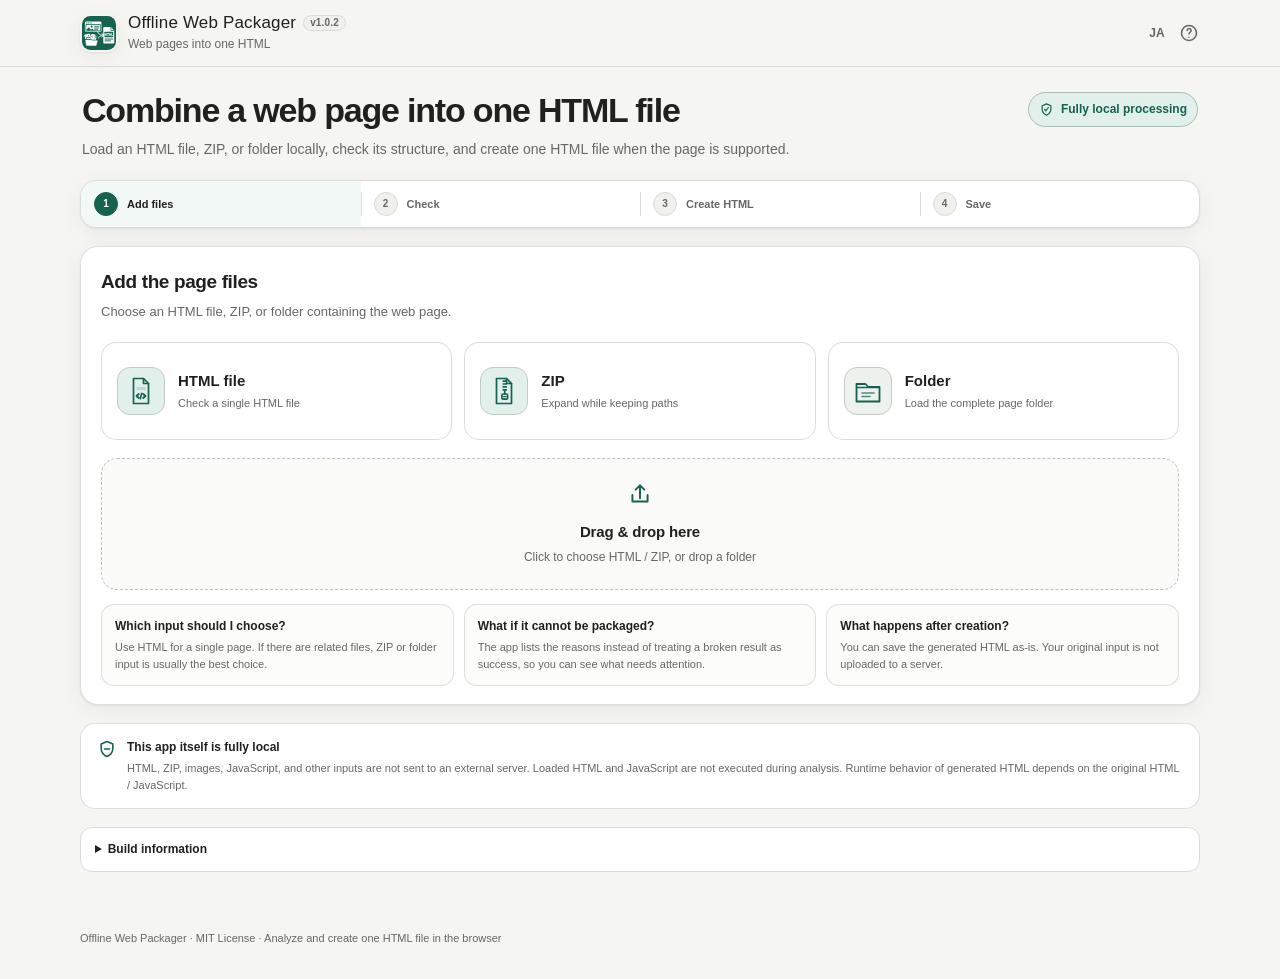
==== offline-web-packager.html @ 0f4d9cc2 "fix: standardize bilingual header and synchronize release artifact" ====
<!doctype html>
<html lang="ja">
<head>
  <meta charset="utf-8">
  <meta name="viewport" content="width=device-width,initial-scale=1,viewport-fit=cover">
  <meta name="color-scheme" content="light">
  <meta name="theme-color" content="#f5f5f2">
  <meta http-equiv="Content-Security-Policy" content="default-src 'self' data: blob:; script-src 'self' 'unsafe-inline' blob:; style-src 'self' 'unsafe-inline'; img-src 'self' data: blob:; font-src 'self' data: blob:; media-src 'self' data: blob:; worker-src 'self' blob:; connect-src 'none'; object-src 'none'; frame-src 'none'; base-uri 'none'; form-action 'none'">
  <title>Offline Web Packager</title>
  <link rel="icon" href="[data-uri]">
  <style>
    :root {
      color-scheme: light;
      --bg: #f5f5f2;
      --surface: #fff;
      --surface-muted: #f0f1ed;
      --surface-hover: #e9ebe6;
      --text: #20211f;
      --muted: #666963;
      --line: #dadbd6;
      --line-strong: #bfc1ba;
      --accent: #16624f;
      --accent-hover: #0e503f;
      --accent-soft: #e1f0ea;
      --warn: #8a5a00;
      --warn-soft: #fff4d8;
      --danger: #b3261e;
      --danger-soft: #fdecea;
      --focus: #4d8bc7;
      --shadow-sm: 0 1px 2px rgba(25,28,24,.08),0 6px 24px rgba(25,28,24,.05);
      --shadow-md: 0 20px 44px rgba(25,28,24,.16);
      --radius: 14px;
      --header-height: 66px;
    }
    * { box-sizing: border-box; }
    html { min-height: 100%; background: var(--bg); scroll-behavior: smooth; }
    body {
      margin: 0; min-height: 100vh; background: var(--bg); color: var(--text);
      font-family: -apple-system,BlinkMacSystemFont,"Segoe UI","Noto Sans JP","Yu Gothic UI","Hiragino Kaku Gothic ProN",Meiryo,sans-serif;
      font-size: 15px; line-height: 1.55; -webkit-font-smoothing: antialiased;
    }
    button,input,select { font: inherit; }
    button { color: inherit; }
    button:focus-visible,input:focus-visible,select:focus-visible,summary:focus-visible,[tabindex]:focus-visible {
      outline: 3px solid color-mix(in srgb,var(--focus) 55%,transparent); outline-offset: 2px;
    }
    .sr-only { position:absolute!important; width:1px!important; height:1px!important; padding:0!important; margin:-1px!important; overflow:hidden!important; clip:rect(0,0,0,0)!important; white-space:nowrap!important; border:0!important; }
    .app-header { position: sticky; z-index: 30; top: 0; min-height: var(--header-height); border-bottom: 1px solid color-mix(in srgb,var(--line) 82%,transparent); background: color-mix(in srgb,var(--bg) 92%,transparent); backdrop-filter: blur(16px) saturate(1.2); }
    .header-inner { width:min(1180px,100%); min-height:var(--header-height); margin:0 auto; padding:10px clamp(14px,2.8vw,30px); display:flex; align-items:center; gap:14px; }
    .brand { display:flex; align-items:center; gap:10px; min-width:0; }
    .brand-mark { display:block; width:38px; height:38px; flex:0 0 auto; border-radius:11px; overflow:hidden; box-shadow:var(--shadow-sm); }
    .brand-mark img { width:100%; height:100%; display:block; }
    .brand-copy { min-width:0; }
    .brand-name { margin:0; font-size:17px; line-height:1.2; letter-spacing:.01em; white-space:nowrap; overflow:hidden; text-overflow:ellipsis; }
    .version-badge { display:inline-flex; align-items:center; margin-left:7px; padding:1px 6px; border:1px solid var(--line); border-radius:999px; color:var(--muted); background:var(--surface-muted); font-size:10px; font-weight:650; vertical-align:2px; }
    .brand-meta { margin:2px 0 0; color:var(--muted); font-size:12px; white-space:nowrap; overflow:hidden; text-overflow:ellipsis; }
    .header-actions { margin-left:auto; display:flex; align-items:center; gap:12px; }
    .language-button { min-width:0; padding:5px 1px; border:0; background:transparent; color:var(--muted); font-size:12px; font-weight:750; letter-spacing:.02em; cursor:pointer; transition:color .16s ease,opacity .16s ease; }
    .language-button:hover { color:var(--text); }
    .language-button:active { opacity:.65; }
    .icon-button { display:inline-grid; place-items:center; width:38px; height:38px; padding:0; border:1px solid var(--line); border-radius:10px; background:var(--surface); cursor:pointer; transition:border-color .16s ease,background .16s ease,transform .16s ease; }
    .icon-button:hover { border-color:var(--line-strong); background:var(--surface-hover); }
    .icon-button:active { transform:translateY(1px); }
    .icon-button svg { width:18px; height:18px; display:block; }
    .header-icon-button { width:auto; height:auto; padding:5px 1px; border:0; border-radius:0; background:transparent; color:var(--muted); transition:color .16s ease,opacity .16s ease; }
    .header-icon-button:hover { border-color:transparent; background:transparent; color:var(--text); }
    .header-icon-button:active { transform:none; opacity:.65; }
    .header-icon-button svg { width:20px; height:20px; }
    .main { width:min(1180px,100%); margin:0 auto; padding:22px clamp(14px,2.8vw,30px) 58px; }
    .page-intro { display:flex; align-items:flex-start; justify-content:space-between; gap:20px; padding:0 2px 20px; }
    .page-intro h1 { margin:0; font-size:clamp(25px,4vw,34px); line-height:1.25; letter-spacing:-.035em; }
    .page-intro p { margin:7px 0 0; max-width:760px; color:var(--muted); font-size:14px; }
    .local-badge { display:inline-flex; align-items:center; gap:7px; flex:0 0 auto; margin-top:3px; padding:7px 10px; border:1px solid color-mix(in srgb,var(--accent) 24%,var(--line)); border-radius:999px; color:var(--accent); background:var(--accent-soft); font-size:12px; font-weight:700; white-space:nowrap; }
    .local-badge svg { width:15px; height:15px; }

    .workflow { margin:0 0 18px; border:1px solid var(--line); border-radius:16px; background:var(--surface); box-shadow:var(--shadow-sm); overflow:hidden; }
    .workflow-list { display:grid; grid-template-columns:repeat(4,minmax(0,1fr)); margin:0; padding:0; list-style:none; }
    .workflow-step { position:relative; display:flex; align-items:center; gap:9px; min-width:0; padding:11px 13px; color:var(--muted); font-size:11px; font-weight:720; }
    .workflow-step + .workflow-step::before { content:""; position:absolute; left:0; top:24%; bottom:24%; width:1px; background:var(--line); }
    .workflow-number { display:grid; place-items:center; width:24px; height:24px; flex:0 0 auto; border:1px solid var(--line); border-radius:50%; background:var(--surface-muted); color:var(--muted); font-size:10px; font-weight:850; }
    .workflow-label { overflow:hidden; text-overflow:ellipsis; white-space:nowrap; }
    .workflow-step[data-state="current"] { color:var(--text); background:color-mix(in srgb,var(--accent-soft) 48%,#fff); }
    .workflow-step[data-state="current"] .workflow-number { border-color:var(--accent); background:var(--accent); color:#fff; }
    .workflow-step[data-state="done"] { color:var(--accent); }
    .workflow-step[data-state="done"] .workflow-number { border-color:var(--accent); background:var(--accent-soft); color:var(--accent); }
    .panel { margin:0 0 18px; border:1px solid color-mix(in srgb,var(--line) 84%,transparent); border-radius:18px; background:var(--surface); box-shadow:var(--shadow-sm); overflow:hidden; }
    .panel-head { display:flex; justify-content:space-between; align-items:flex-start; gap:16px; padding:20px 20px 4px; }
    .panel-head h2 { margin:0; font-size:19px; letter-spacing:-.02em; }
    .panel-head p { margin:5px 0 0; color:var(--muted); font-size:13px; }
    .input-grid { display:grid; grid-template-columns:repeat(3,minmax(0,1fr)); gap:12px; padding:16px 20px; }
    .input-button { min-height:98px; display:flex; align-items:center; gap:13px; width:100%; padding:15px; border:1px solid color-mix(in srgb,var(--line) 88%,transparent); border-radius:15px; background:var(--surface); box-shadow:0 1px 0 rgba(255,255,255,.9) inset; text-align:left; cursor:pointer; transition:border-color .15s ease,background .15s ease,transform .15s ease,box-shadow .15s ease; }
    .input-button:hover { border-color:color-mix(in srgb,var(--accent) 48%,var(--line)); background:var(--accent-soft); box-shadow:0 6px 16px rgba(22,98,79,.08); }
    .input-button:active { transform:translateY(1px); }
    .input-icon { display:grid; place-items:center; width:48px; height:48px; flex:0 0 auto; border:1px solid color-mix(in srgb,var(--accent) 13%,var(--line)); border-radius:13px; background:color-mix(in srgb,var(--accent-soft) 72%,#fff); color:var(--accent); }
    .input-icon svg { width:32px; height:32px; }
    .input-button[data-kind="html"] .input-icon { background:var(--accent-soft); }
    .input-button[data-kind="zip"] .input-icon { background:var(--accent-soft); }
    .input-button[data-kind="folder"] .input-icon { background:#edf2ef; }
    .input-label { display:block; font-weight:780; }
    .input-note { display:block; margin-top:3px; color:var(--muted); font-size:11px; font-weight:500; }
    .dropzone { margin:2px 20px 14px; min-height:132px; display:grid; place-items:center; padding:22px; border:1.5px dashed var(--line-strong); border-radius:16px; background:#fafaf8; text-align:center; cursor:pointer; transition:border-color .15s ease,background .15s ease,box-shadow .15s ease,transform .15s ease; }
    .dropzone:hover,.dropzone:focus-visible,.dropzone[data-active="true"] { border-color:var(--accent); background:var(--accent-soft); box-shadow:inset 0 0 0 1px var(--accent), 0 8px 22px rgba(22,98,79,.07); }
    .dropzone:active { transform:translateY(1px); }
    .dropzone[aria-disabled="true"] { cursor:not-allowed; opacity:.58; transform:none; }
    .dropzone svg { width:26px; height:26px; color:var(--accent); }
    .dropzone strong { display:block; margin-top:7px; font-size:15px; letter-spacing:-.01em; }
    .dropzone span { display:block; margin-top:4px; color:var(--muted); font-size:12px; }
    .quick-guide { display:grid; grid-template-columns:repeat(3,minmax(0,1fr)); gap:10px; padding:0 20px 18px; }
    .quick-guide-item { min-width:0; padding:12px 13px; border:1px solid color-mix(in srgb,var(--line) 84%,transparent); border-radius:13px; background:#fcfcfb; }
    .quick-guide-item strong { display:block; font-size:12px; }
    .quick-guide-item p { margin:4px 0 0; color:var(--muted); font-size:11px; line-height:1.55; }
    .busy-row { display:none; align-items:center; gap:10px; margin:0 20px 20px; padding:12px 14px; border-radius:12px; background:var(--surface-muted); color:var(--muted); font-size:13px; }
    .busy-row[data-visible="true"] { display:flex; }
    .busy-copy { min-width:0; flex:1 1 auto; }
    .busy-copy strong { display:block; color:var(--text); font-size:12px; }
    .busy-progress-line { display:flex; align-items:center; gap:8px; margin-top:5px; }
    .busy-progress { width:min(300px,40vw); height:7px; accent-color:var(--accent); }
    .busy-progress-text { min-width:42px; color:var(--muted); font-size:10px; font-variant-numeric:tabular-nums; }
    .busy-cancel { min-height:36px; flex:0 0 auto; padding:6px 10px; }
    .spinner { width:17px; height:17px; flex:0 0 auto; border:2px solid var(--line-strong); border-top-color:var(--accent); border-radius:50%; animation:spin .8s linear infinite; }
    @keyframes spin { to { transform:rotate(360deg); } }
    .result-panel[hidden] { display:none; }
    .result-status { display:flex; align-items:flex-start; gap:12px; padding:20px 20px 18px; border-bottom:1px solid var(--line); background:#f8fcfa; }
    .result-status-icon { display:grid; place-items:center; width:38px; height:38px; flex:0 0 auto; border-radius:50%; background:var(--accent-soft); color:var(--accent); }
    .result-status-icon svg { width:21px; height:21px; }
    .result-status h2 { margin:0; font-size:18px; }
    .result-status p { margin:3px 0 0; color:var(--muted); font-size:12px; }
    .result-status[data-status="review"] { background:var(--warn-soft); }
    .result-status[data-status="review"] .result-status-icon { background:var(--warn-soft); color:var(--warn); }
    .result-status[data-status="blocked"] { background:var(--danger-soft); }
    .result-status[data-status="blocked"] .result-status-icon { background:var(--danger-soft); color:var(--danger); }
    .result-status[data-status="analyzing"] .result-status-icon { background:var(--surface-muted); color:var(--muted); }
    .analysis-section { border-top:1px solid var(--line); padding:16px 20px; }
    .analysis-head { display:flex; align-items:flex-start; justify-content:space-between; gap:12px; margin-bottom:11px; }
    .analysis-head h3 { margin:0; font-size:14px; }
    .analysis-head p { margin:3px 0 0; color:var(--muted); font-size:11px; }
    .analysis-counts { display:flex; flex-wrap:wrap; gap:6px; }
    .analysis-count { display:inline-flex; align-items:center; gap:5px; min-height:26px; padding:3px 8px; border:1px solid var(--line); border-radius:999px; background:var(--surface-muted); color:var(--muted); font-size:10px; font-weight:750; white-space:nowrap; }
    .analysis-count[data-kind="block"] { border-color:color-mix(in srgb,var(--danger) 22%,var(--line)); background:var(--danger-soft); color:var(--danger); }
    .analysis-count[data-kind="warning"] { border-color:color-mix(in srgb,var(--warn) 24%,var(--line)); background:var(--warn-soft); color:var(--warn); }
    .finding-list { display:grid; gap:8px; margin:0; padding:0; list-style:none; }
    .finding-item { display:grid; grid-template-columns:auto minmax(0,1fr); gap:10px; align-items:flex-start; padding:11px 12px; border:1px solid var(--line); border-radius:11px; background:#fcfcfb; }
    .finding-item[data-severity="block"] { border-color:color-mix(in srgb,var(--danger) 22%,var(--line)); background:color-mix(in srgb,var(--danger-soft) 55%,#fff); }
    .finding-item[data-severity="warning"] { border-color:color-mix(in srgb,var(--warn) 20%,var(--line)); background:color-mix(in srgb,var(--warn-soft) 52%,#fff); }
    .finding-icon { width:22px; height:22px; display:grid; place-items:center; margin-top:1px; border-radius:50%; background:var(--surface-muted); color:var(--accent); }
    .finding-item[data-severity="block"] .finding-icon { background:var(--danger-soft); color:var(--danger); }
    .finding-item[data-severity="warning"] .finding-icon { background:var(--warn-soft); color:var(--warn); }
    .finding-icon svg { width:14px; height:14px; }
    .finding-copy { min-width:0; }
    .finding-copy strong { display:block; font-size:12px; }
    .finding-copy p { margin:3px 0 0; color:var(--muted); font-size:11px; overflow-wrap:anywhere; }
    .finding-detail { margin-top:6px; }
    .finding-detail summary { width:max-content; max-width:100%; color:var(--muted); font-size:10px; cursor:pointer; }
    .finding-detail code { display:block; margin-top:6px; padding:7px 8px; border-radius:8px; background:rgba(255,255,255,.72); color:var(--muted); font-size:10px; white-space:pre-wrap; overflow-wrap:anywhere; }
    .analysis-ok { display:flex; align-items:flex-start; gap:9px; padding:11px 12px; border:1px solid color-mix(in srgb,var(--accent) 20%,var(--line)); border-radius:11px; background:var(--accent-soft); color:var(--accent); }
    .analysis-ok svg { width:18px; height:18px; flex:0 0 auto; margin-top:1px; }
    .analysis-ok p { margin:0; font-size:11px; font-weight:650; }
    .button:disabled { cursor:not-allowed; opacity:.48; transform:none; }
    .button:disabled:hover { border-color:var(--line); background:var(--surface); }
    .button.primary:disabled:hover { border-color:var(--accent); background:var(--accent); }
    .summary-grid { display:grid; grid-template-columns:repeat(4,minmax(0,1fr)); gap:9px; padding:16px 20px 0; }
    .summary-item { position:relative; min-width:0; padding:13px 13px 12px; border:1px solid color-mix(in srgb,var(--line) 88%,transparent); border-radius:14px; background:#f7f8f4; overflow:hidden; }
    .summary-item::before { content:""; position:absolute; left:0; top:0; width:100%; height:3px; background:var(--accent); opacity:.22; }
    .summary-label { display:block; color:var(--muted); font-size:10px; font-weight:700; }
    .summary-value { display:block; margin-top:2px; font-size:17px; font-weight:800; overflow-wrap:anywhere; }
    .entry-row { display:grid; grid-template-columns:minmax(0,1fr) auto; gap:12px; align-items:end; padding:16px 20px; }
    .field { display:grid; gap:6px; min-width:0; }
    .field label { font-size:11px; font-weight:750; color:var(--muted); }
    select { width:100%; min-height:42px; padding:8px 38px 8px 11px; border:1px solid var(--line); border-radius:10px; background:var(--surface); color:var(--text); }
    .entry-note { margin:0; max-width:310px; color:var(--muted); font-size:11px; text-align:right; }
    .report-actions { display:flex; flex-wrap:wrap; align-items:end; gap:12px; margin-top:18px; }
    .report-actions .field { flex:1 1 240px; min-width:0; }
    .report-actions input { width:100%; min-height:44px; padding:10px 12px; border:1px solid var(--line); border-radius:10px; font:inherit; color:var(--text); background:var(--surface); }
    .report-note { margin:8px 0 0; color:var(--muted); font-size:12px; line-height:1.7; }
    .file-section { border-top:1px solid var(--line); }
    .file-head { display:flex; justify-content:space-between; align-items:center; gap:12px; padding:13px 20px; }
    .file-head h3 { margin:0; font-size:14px; }
    .file-head span { color:var(--muted); font-size:11px; }
    .file-list { margin:0; padding:0 20px 16px; list-style:none; display:grid; gap:6px; max-height:370px; overflow:auto; overscroll-behavior:contain; }
    .file-item { display:grid; grid-template-columns:minmax(0,1fr) auto auto; gap:10px; align-items:center; min-height:44px; padding:8px 10px; border:1px solid color-mix(in srgb,var(--line) 88%,transparent); border-radius:12px; background:#fcfcfb; }
    .file-path { min-width:0; font-size:12px; font-weight:650; overflow-wrap:anywhere; }
    .file-type { padding:2px 7px; border-radius:999px; background:var(--surface-muted); color:var(--muted); font-size:10px; font-weight:750; text-transform:uppercase; }
    .file-size { min-width:62px; color:var(--muted); font-size:11px; text-align:right; white-space:nowrap; }
    .result-actions { display:flex; flex-wrap:wrap; justify-content:space-between; align-items:center; gap:10px; padding:0 20px 18px; }
    .result-actions .button-row { margin-left:auto; }
    .output-verification { display:grid; grid-template-columns:auto minmax(0,1fr); gap:10px; align-items:start; margin:16px 20px; padding:12px 14px; border:1px solid color-mix(in srgb,var(--accent) 20%,var(--line)); border-radius:12px; background:var(--accent-soft); color:var(--accent); }
    .output-verification[data-status="review"] { border-color:color-mix(in srgb,var(--warn) 24%,var(--line)); background:var(--warn-soft); color:var(--warn); }
    .output-verification > svg { width:22px; height:22px; flex:0 0 auto; margin-top:1px; }
    .output-verification strong { display:block; color:var(--text); font-size:12px; }
    .output-verification p { margin:3px 0 0; color:var(--muted); font-size:11px; }
    .output-note { flex:1 1 430px; min-width:0; margin:0; color:var(--muted); font-size:11px; line-height:1.65; }
    .button-row { display:flex; flex-wrap:wrap; gap:8px; }
    .button { min-height:42px; padding:8px 14px; border:1px solid var(--line); border-radius:11px; background:var(--surface); font-weight:750; cursor:pointer; transition:border-color .15s ease,background .15s ease,transform .15s ease,box-shadow .15s ease; }
    .button:hover { border-color:var(--line-strong); background:var(--surface-hover); box-shadow:0 5px 14px rgba(25,28,24,.08); }
    .button:active { transform:translateY(1px); }
    .button.primary { border-color:var(--accent); color:#fff; background:var(--accent); }
    .button.primary:hover { border-color:var(--accent-hover); background:var(--accent-hover); }
    .button.danger { color:var(--danger); }
    .foundation-note { margin:0; color:var(--muted); font-size:11px; }
    .error-panel { display:none; margin:0 0 18px; padding:14px 16px; border:1px solid color-mix(in srgb,var(--danger) 25%,var(--line)); border-radius:13px; background:var(--danger-soft); }
    .error-panel[data-visible="true"] { display:block; }
    .error-panel strong { display:block; color:var(--danger); }
    .error-panel p { margin:4px 0 0; font-size:12px; }
    .error-detail { margin-top:8px; }
    .error-detail summary { color:var(--muted); font-size:11px; cursor:pointer; }
    .error-detail code { display:block; margin-top:7px; padding:8px; border-radius:8px; background:rgba(255,255,255,.68); color:var(--muted); font-size:10px; white-space:pre-wrap; overflow-wrap:anywhere; }
    .privacy-strip { display:grid; grid-template-columns:auto minmax(0,1fr); gap:10px; align-items:start; margin-top:18px; padding:14px 16px; border:1px solid color-mix(in srgb,var(--line) 88%,transparent); border-radius:15px; background:var(--surface); }
    .privacy-strip svg { width:20px; height:20px; margin-top:1px; color:var(--accent); }
    .privacy-strip strong { display:block; font-size:12px; }
    .privacy-strip p { margin:3px 0 0; color:var(--muted); font-size:11px; }
    details.build-info { margin-top:18px; border:1px solid var(--line); border-radius:12px; background:var(--surface); overflow:hidden; }
    details.build-info > summary { padding:12px 14px; cursor:pointer; font-size:12px; font-weight:720; }
    .build-grid { display:grid; grid-template-columns:repeat(3,1fr); gap:8px; padding:0 14px 14px; }
    .build-item { padding:9px; border-radius:9px; background:var(--surface-muted); }
    .build-item span { display:block; color:var(--muted); font-size:9px; }
    .build-item strong { display:block; margin-top:2px; overflow-wrap:anywhere; font-size:11px; }
    footer { width:min(1180px,100%); margin:0 auto; padding:0 clamp(14px,2.8vw,30px) 32px; color:var(--muted); font-size:11px; }
    dialog { width:min(610px,calc(100vw - 30px)); max-height:min(760px,calc(100dvh - 30px)); padding:0; border:1px solid var(--line); border-radius:16px; background:var(--surface); box-shadow:var(--shadow-md); overflow:hidden; }
    dialog[open] { display:flex; flex-direction:column; }
    dialog::backdrop { background:rgba(0,0,0,.34); backdrop-filter:blur(2px); }
    .dialog-header { position:sticky; top:0; z-index:1; display:flex; align-items:center; justify-content:space-between; gap:12px; padding:15px 17px; border-bottom:1px solid var(--line); background:var(--surface); }
    .dialog-header h2 { margin:0; font-size:17px; }
    .dialog-close { display:grid; place-items:center; width:36px; height:36px; border:1px solid var(--line); border-radius:9px; background:var(--surface); cursor:pointer; }
    .dialog-close svg { width:17px; height:17px; }
    .dialog-body { min-height:0; padding:16px 18px 22px; overflow:auto; overscroll-behavior:contain; }
    .dialog-body h3 { margin:18px 0 7px; font-size:13px; }
    .dialog-body h3:first-child { margin-top:0; }
    .dialog-body p,.dialog-body li { color:var(--muted); font-size:12px; }
    .dialog-body ol,.dialog-body ul { padding-left:20px; }
    .dialog-note { padding:11px 12px; border-radius:10px; background:var(--surface-muted); }
    .app-confirm-dialog { width:min(480px,calc(100vw - 30px)); }
    .app-confirm-body { padding:14px 18px 18px; }
    .app-confirm-message { margin:0; color:var(--muted); font-size:13px; }
    .app-confirm-actions { display:grid; grid-template-columns:1fr 1fr; gap:8px; margin-top:16px; }
    .app-confirm-button { min-height:42px; border:1px solid var(--line); border-radius:10px; background:var(--surface); font-weight:750; cursor:pointer; }
    .app-confirm-button.primary { border-color:var(--accent); color:#fff; background:var(--accent); }
    .app-confirm-button.danger { border-color:var(--danger); color:#fff; background:var(--danger); }
    .app-toast { position:fixed; right:18px; bottom:calc(18px + env(safe-area-inset-bottom)); z-index:60; display:flex; align-items:center; gap:12px; max-width:min(430px,calc(100vw - 36px)); padding:10px 13px; border:1px solid var(--line); border-radius:12px; background:var(--surface); box-shadow:var(--shadow-md); opacity:0; pointer-events:none; transform:translateY(8px); transition:opacity .16s ease,transform .16s ease; }
    .app-toast[data-visible="true"] { opacity:1; pointer-events:auto; transform:translateY(0); }
    .app-toast-message { font-size:12px; }

    .mobile-action-bar { display:none; }
    @media (max-width:760px) {
      .main { padding-top:18px; padding-bottom:42px; }
      .page-intro { display:block; }
      .local-badge { margin-top:12px; }
      .input-grid { grid-template-columns:1fr; }
      .input-button { min-height:72px; }
      .quick-guide { grid-template-columns:1fr; }
      .summary-grid { grid-template-columns:1fr 1fr; }
      .entry-row { grid-template-columns:1fr; align-items:start; }
      .entry-note { max-width:none; text-align:left; }
      .file-item { grid-template-columns:minmax(0,1fr) auto; }
      .file-size { grid-column:2; }
      .file-type { display:none; }
      .build-grid { grid-template-columns:1fr; }
      body[data-mobile-action="true"] .main { padding-bottom:calc(122px + env(safe-area-inset-bottom)); }
      body[data-mobile-action="true"] footer { padding-bottom:calc(104px + env(safe-area-inset-bottom)); }
      .mobile-action-bar:not([hidden]) { position:fixed; left:10px; right:10px; bottom:calc(10px + env(safe-area-inset-bottom)); z-index:45; display:flex; align-items:center; gap:12px; padding:10px; border:1px solid color-mix(in srgb,var(--line) 86%,transparent); border-radius:14px; background:color-mix(in srgb,var(--surface) 96%,transparent); box-shadow:var(--shadow-md); backdrop-filter:blur(14px) saturate(1.1); }
      .mobile-action-copy { min-width:0; flex:1 1 auto; }
      .mobile-action-copy strong { display:block; overflow:hidden; text-overflow:ellipsis; white-space:nowrap; font-size:12px; }
      .mobile-action-copy span { display:block; margin-top:1px; overflow:hidden; text-overflow:ellipsis; white-space:nowrap; color:var(--muted); font-size:10px; }
      .mobile-action-bar .button { flex:0 0 auto; min-height:46px; max-width:52%; }
    }
    @media (max-width:520px) {
      :root { --header-height:58px; }
      .header-inner { padding-block:8px; }
      .brand-mark { width:34px; height:34px; border-radius:10px; }
      .brand-name { font-size:15px; }
      .brand-meta { display:none; }
      .header-actions { gap:11px; }
      .language-button { padding-block:6px; }
      .header-icon-button { padding-block:6px; }
      .workflow-list { grid-template-columns:1fr 1fr; }
      .workflow-step { padding:9px 11px; }
      .workflow-step:nth-child(3)::before { display:none; }
      .input-icon { width:46px; height:46px; }
      .input-icon svg { width:30px; height:30px; }
      .panel-head,.input-grid,.result-status,.entry-row,.file-head,.result-actions,.analysis-section,.quick-guide { padding-left:14px; padding-right:14px; }
      .dropzone,.output-verification { margin-left:14px; margin-right:14px; }
      .busy-row { margin-left:14px; margin-right:14px; align-items:flex-start; flex-wrap:wrap; }
      .busy-copy { flex-basis:calc(100% - 40px); }
      .busy-progress { width:100%; }
      .busy-cancel { width:100%; min-height:44px; }
      .summary-grid { padding-left:14px; padding-right:14px; }
      .file-list { padding-left:14px; padding-right:14px; }
      .result-actions { align-items:stretch; }
      .result-actions .button-row { width:100%; }
      .result-actions .button { flex:1 1 auto; min-height:46px; }
      dialog { width:100%; max-width:none; max-height:calc(100dvh - 12px - env(safe-area-inset-top)); margin:auto 0 0; border-width:1px 0 0; border-radius:20px 20px 0 0; }
      .dialog-body { padding-bottom:calc(24px + env(safe-area-inset-bottom)); }
      .app-confirm-actions { grid-template-columns:1fr; }
      .app-confirm-button { min-height:48px; }
    }
    @media (prefers-reduced-motion:reduce) { *,*::before,*::after { scroll-behavior:auto!important; transition-duration:.01ms!important; animation-duration:.01ms!important; } }
  </style>
</head>
<body>
  <header class="app-header">
    <div class="header-inner">
      <div class="brand">
        <div class="brand-mark" aria-hidden="true"><img id="appBrandIcon" src="[data-uri]" alt=""></div>
        <div class="brand-copy">
          <p class="brand-name"><span id="brandName">Offline Web Packager</span><span class="version-badge" id="versionBadge">v1.0.2</span></p>
          <p class="brand-meta" data-i18n="brandMeta">Webページを1つのHTMLへ</p>
        </div>
      </div>
      <div class="header-actions">
        <button class="language-button" id="languageButton" type="button" aria-label="英語に切り替え" title="英語に切り替え">EN</button>
        <button class="icon-button header-icon-button" id="helpButton" type="button" data-i18n-title="helpTitle" data-i18n-aria-label="helpTitle" title="使い方と注意事項" aria-label="使い方と注意事項">
          <svg viewBox="0 0 24 24" fill="none" stroke="currentColor" stroke-width="1.9" stroke-linecap="round" stroke-linejoin="round" aria-hidden="true"><circle cx="12" cy="12" r="9"/><path d="M9.8 9a2.35 2.35 0 1 1 3.72 1.9c-.92.67-1.52 1.12-1.52 2.1"/><path d="M12 17h.01"/></svg>
        </button>
      </div>
    </div>
  </header>

  <main class="main">
    <section class="page-intro" aria-labelledby="heroTitle">
      <div>
        <h1 id="heroTitle" data-i18n="introTitle">Webページを1つのHTMLにまとめる</h1>
        <p data-i18n="lead">HTML、ZIP、フォルダを端末内で読み込み、構成を確認して、対応範囲なら1つのHTMLを作成します。</p>
      </div>
      <div class="local-badge">
        <svg viewBox="0 0 24 24" fill="none" stroke="currentColor" stroke-width="1.9" stroke-linecap="round" stroke-linejoin="round" aria-hidden="true"><path d="M12 3 5 6v5c0 4.6 2.8 8 7 10 4.2-2 7-5.4 7-10V6z"/><path d="m9 12 2 2 4-5"/></svg>
        <span data-i18n="localBadge">完全ローカル処理</span>
      </div>
    </section>

    <nav class="workflow" id="workflow" data-i18n-aria-label="workflowLabel" aria-label="作業の流れ">
      <ol class="workflow-list">
        <li class="workflow-step" id="workflowStep1" data-state="current"><span class="workflow-number">1</span><span class="workflow-label" data-i18n="stepAdd">ファイルを追加</span></li>
        <li class="workflow-step" id="workflowStep2" data-state="upcoming"><span class="workflow-number">2</span><span class="workflow-label" data-i18n="stepCheck">確認</span></li>
        <li class="workflow-step" id="workflowStep3" data-state="upcoming"><span class="workflow-number">3</span><span class="workflow-label" data-i18n="stepCreate">HTMLを作成</span></li>
        <li class="workflow-step" id="workflowStep4" data-state="upcoming"><span class="workflow-number">4</span><span class="workflow-label" data-i18n="stepSave">保存</span></li>
      </ol>
    </nav>

    <section class="panel" id="inputPanel" aria-labelledby="inputTitle">
      <div class="panel-head">
        <div><h2 id="inputTitle" data-i18n="inputTitle">ページ一式を追加</h2><p data-i18n="inputBody">手元のHTML、ZIP、またはWebページのフォルダを選んでください。</p></div>
      </div>
      <div class="input-grid">
        <button class="input-button" id="chooseHtmlButton" data-kind="html" type="button">
          <span class="input-icon" aria-hidden="true"><svg viewBox="0 0 32 32" fill="none" stroke="currentColor" stroke-linecap="round" stroke-linejoin="round"><path d="M8.5 3.5h10l5 5v20h-15z" stroke-width="1.7"/><path d="M18.5 3.5v5h5" stroke-width="1.7"/><rect x="11.5" y="12" width="9.5" height="3" rx="1.2" fill="currentColor" stroke="none" opacity=".16"/><path d="m13.8 19-2.3 2 2.3 2m4.4-4 2.3 2-2.3 2" stroke-width="1.9"/><path d="m16.7 18.2-1.4 5.6" stroke-width="1.6"/></svg></span>
          <span><span class="input-label" data-i18n="htmlButton">HTMLファイル</span><span class="input-note" data-i18n="htmlNote">1つのHTMLを確認</span></span>
        </button>
        <button class="input-button" id="chooseZipButton" data-kind="zip" type="button">
          <span class="input-icon" aria-hidden="true"><svg viewBox="0 0 32 32" fill="none" stroke="currentColor" stroke-linecap="round" stroke-linejoin="round"><path d="M8.5 3.5h10l5 5v20h-15z" stroke-width="1.7"/><path d="M18.5 3.5v5h5" stroke-width="1.7"/><path d="M15.2 6.1h3.1M15.2 9h3.1M15.2 11.9h3.1M15.2 14.8h3.1" stroke-width="1.7"/><path d="M16.75 14.9v4.2" stroke-width="1.7"/><rect x="13.9" y="19" width="5.7" height="5.2" rx="1.3" stroke-width="1.7"/><path d="M15.4 21.6h2.7" stroke-width="1.4"/></svg></span>
          <span><span class="input-label" data-i18n="zipButton">ZIP</span><span class="input-note" data-i18n="zipNote">フォルダ構成を保って展開</span></span>
        </button>
        <button class="input-button" id="chooseFolderButton" data-kind="folder" type="button">
          <span class="input-icon" aria-hidden="true"><svg viewBox="0 0 32 32" fill="none" stroke="currentColor" stroke-linecap="round" stroke-linejoin="round"><path d="M4.5 9h9l2.8 3H27.5v14.5h-23z" stroke-width="1.8"/><path d="M5 12.5h22" stroke-width="1.5"/><path d="M10 18h12M10 21.5h8" stroke-width="1.5" opacity=".72"/></svg></span>
          <span><span class="input-label" data-i18n="folderButton">フォルダ</span><span class="input-note" data-i18n="folderNote">Webページ一式をまとめて読み込み</span></span>
        </button>
      </div>
      <div class="dropzone" id="dropzone" data-active="false" role="button" tabindex="0" data-i18n-aria-label="dropAria" aria-label="HTMLまたはZIPを選択、またはHTML・ZIP・フォルダをドラッグ＆ドロップ">
        <div>
          <svg viewBox="0 0 24 24" fill="none" stroke="currentColor" stroke-width="1.8" stroke-linecap="round" stroke-linejoin="round" aria-hidden="true"><path d="M12 16V4m0 0L8 8m4-4 4 4"/><path d="M5 13v6h14v-6"/></svg>
          <strong data-i18n="dropTitle">ここにドラッグ＆ドロップ</strong>
          <span data-i18n="dropBody">クリックしてHTML / ZIPを選択することもできます</span>
        </div>
      </div>
      <div class="quick-guide" aria-label="Quick guide">
        <div class="quick-guide-item"><strong data-i18n="guideTitle1">まず何を選べばよい？</strong><p data-i18n="guideBody1">ページ1枚だけならHTML、関連ファイルもあるならZIPかフォルダがおすすめです。</p></div>
        <div class="quick-guide-item"><strong data-i18n="guideTitle2">変換できないときは？</strong><p data-i18n="guideBody2">理由を一覧で表示します。成功扱いにせず、何を直せばよいか分かる形にします。</p></div>
        <div class="quick-guide-item"><strong data-i18n="guideTitle3">作成後の扱いは？</strong><p data-i18n="guideBody3">生成したHTMLはそのまま保存できます。元の入力はサーバーへ送信しません。</p></div>
      </div>
      <div class="busy-row" id="busyRow" data-visible="false" role="status" aria-live="polite">
        <span class="spinner" aria-hidden="true"></span>
        <div class="busy-copy"><strong id="busyText" data-i18n="reading">読み込んでいます…</strong><div class="busy-progress-line"><progress class="busy-progress" id="busyProgress" max="100"></progress><span class="busy-progress-text" id="busyProgressText"></span></div></div>
        <button class="button busy-cancel" id="cancelOperationButton" type="button" hidden data-i18n="cancelOperation">キャンセル</button>
      </div>
      <input id="quickInput" class="sr-only" type="file" accept=".html,.htm,.zip,text/html,application/zip">
      <input id="htmlInput" class="sr-only" type="file" accept=".html,.htm,text/html">
      <input id="zipInput" class="sr-only" type="file" accept=".zip,application/zip">
      <input id="folderInput" class="sr-only" type="file" webkitdirectory directory multiple>
    </section>

    <section class="error-panel" id="errorPanel" data-visible="false" role="alert" tabindex="-1">
      <strong id="errorTitle" data-i18n="errorTitle">読み込めませんでした</strong>
      <p id="errorMessage"></p>
      <details class="error-detail" id="errorDetail" hidden><summary data-i18n="technicalDetail">技術的な詳細</summary><code id="errorCode"></code></details>
    </section>

    <section class="panel result-panel" id="resultPanel" hidden aria-labelledby="resultTitle">
      <div class="result-status" id="analysisStatus" data-status="analyzing" aria-live="polite">
        <span class="result-status-icon" id="analysisStatusIcon" aria-hidden="true"></span>
        <div><h2 id="resultTitle" tabindex="-1">解析しています</h2><p id="resultSubtitle">ファイルの参照関係を静的に確認しています。HTMLやJavaScriptは実行しません。</p></div>
      </div>
      <div class="summary-grid">
        <div class="summary-item"><span class="summary-label" data-i18n="sourceType">入力</span><strong class="summary-value" id="sourceTypeValue">—</strong></div>
        <div class="summary-item"><span class="summary-label" data-i18n="fileCount">ファイル</span><strong class="summary-value" id="fileCountValue">0</strong></div>
        <div class="summary-item"><span class="summary-label" data-i18n="htmlCount">HTML</span><strong class="summary-value" id="htmlCountValue">0</strong></div>
        <div class="summary-item"><span class="summary-label" data-i18n="totalSize">合計サイズ</span><strong class="summary-value" id="totalSizeValue">0 B</strong></div>
      </div>
      <div class="entry-row">
        <div class="field"><label for="entryHtmlSelect" data-i18n="entryHtml">開始HTML</label><select id="entryHtmlSelect"></select></div>
        <p class="entry-note" id="entryNote"></p>
      </div>
      <section class="analysis-section" aria-labelledby="analysisTitle">
        <div class="analysis-head">
          <div><h3 id="analysisTitle" data-i18n="analysisTitle">確認結果</h3><p data-i18n="analysisBody">開始HTMLからたどれる参照と、対応外の構成を静的に確認します。</p></div>
          <div class="analysis-counts" id="analysisCounts"></div>
        </div>
        <div id="analysisResults"></div>
        <div class="report-actions">
          <div class="field"><label for="reportFilename" data-i18n="reportFilename">確認レポートのファイル名 (.txt)</label><input id="reportFilename" type="text" maxlength="200" disabled aria-describedby="reportNote" autocomplete="off" spellcheck="false"></div>
          <button class="button" id="saveReportButton" type="button" disabled data-i18n="saveReport">確認レポートを保存</button>
        </div>
        <p class="report-note" id="reportNote" data-i18n="reportNote">変換できない場合も、現在の確認結果をテキストで保存できます。ソース本文は含めません。</p>
      </section>
      <div class="file-section">
        <div class="file-head"><h3 data-i18n="filesTitle">読み込んだファイル</h3><span id="fileListHint"></span></div>
        <ul class="file-list" id="fileList"></ul>
      </div>
      <div class="result-actions">
        <p class="foundation-note" id="versionStageNote" data-i18n="analysisStageNote">確認結果に問題がなければ、次は「1つのHTMLを作成」を押します。</p>
        <div class="button-row"><button class="button danger" id="clearButton" type="button" data-i18n="clear">別のファイルに切り替える</button><button class="button primary" id="createHtmlButton" type="button" disabled data-i18n="createHtml">1つのHTMLを作成</button></div>
      </div>
    </section>

    <section class="panel output-panel" id="outputPanel" hidden aria-labelledby="outputTitle">
      <div class="result-status" data-status="convertible" aria-live="polite">
        <span class="result-status-icon" aria-hidden="true"><svg viewBox="0 0 24 24" fill="none" stroke="currentColor" stroke-width="2" stroke-linecap="round" stroke-linejoin="round"><path d="m5 12 4 4L19 6"/></svg></span>
        <div><h2 id="outputTitle" tabindex="-1" data-i18n="outputTitle">HTMLを作成しました</h2><p data-i18n="outputBody">必要なローカルファイルを1つのHTML内へ取り込みました。</p></div>
      </div>
      <div class="summary-grid">
        <div class="summary-item"><span class="summary-label" data-i18n="outputFile">保存ファイル</span><strong class="summary-value output-filename" id="outputFilename">—</strong></div>
        <div class="summary-item"><span class="summary-label" data-i18n="outputSize">生成サイズ</span><strong class="summary-value" id="outputSize">—</strong></div>
        <div class="summary-item"><span class="summary-label" data-i18n="embeddedFiles">取り込んだファイル</span><strong class="summary-value" id="embeddedFilesValue">0</strong></div>
        <div class="summary-item"><span class="summary-label" data-i18n="outputEntry">開始HTML</span><strong class="summary-value output-filename" id="outputEntryValue">—</strong></div>
      </div>
      <div class="output-verification" id="outputVerification" data-status="verified">
        <svg viewBox="0 0 24 24" fill="none" stroke="currentColor" stroke-width="2" stroke-linecap="round" stroke-linejoin="round" aria-hidden="true"><circle cx="12" cy="12" r="9"/><path d="m8 12 2.5 2.5L16 9"/></svg>
        <div><strong id="outputVerificationTitle" data-i18n="verificationTitle">作成後の確認</strong><p id="outputVerificationBody" data-i18n="verificationVerified">未解決のローカル参照や取り込み漏れは見つかりませんでした。</p></div>
      </div>
      <div class="result-actions">
        <p class="output-note" data-i18n="generatedRuntimeNote">生成したHTMLの実行時動作は、元のHTML / JavaScriptの内容に依存します。このツール自体は入力ファイルを外部送信しませんが、生成HTMLの安全性までは保証しません。</p>
        <div class="button-row"><button class="button" id="releaseOutputButton" type="button" data-i18n="releaseOutput">作成結果を閉じる</button><button class="button primary" id="saveHtmlButton" type="button" data-i18n="saveHtml">HTMLを保存</button></div>
      </div>
    </section>

    <section class="privacy-strip" aria-label="Privacy">
      <svg viewBox="0 0 24 24" fill="none" stroke="currentColor" stroke-width="1.9" stroke-linecap="round" stroke-linejoin="round" aria-hidden="true"><path d="M12 3 5 6v5c0 4.6 2.8 8 7 10 4.2-2 7-5.4 7-10V6z"/><path d="M9 12h6"/></svg>
      <div><strong data-i18n="privacyTitle">このアプリ自身は完全ローカル処理です</strong><p data-i18n="privacyBody">追加したHTML、ZIP、画像、JavaScript等を外部サーバーへ送信しません。読み込んだHTMLやJavaScriptも解析中に実行しません。生成HTMLの実行時動作は、元のHTML / JavaScriptに依存します。</p></div>
    </section>

    <details class="build-info"><summary data-i18n="buildInfo">ビルド情報</summary><div class="build-grid"><div class="build-item"><span data-i18n="appVersion">アプリバージョン</span><strong id="buildVersion">—</strong></div><div class="build-item"><span data-i18n="builtAt">生成日時</span><strong id="builtAt">—</strong></div><div class="build-item"><span data-i18n="runtimeNetwork">アプリの外部通信</span><strong data-i18n="runtimeNetworkValue">なし</strong></div></div></details>
  </main>

  <footer><span id="footerName">Offline Web Packager</span> · MIT License · <span data-i18n="footer">ブラウザ内でページ一式を確認</span></footer>

  <div class="mobile-action-bar" id="mobileActionBar" hidden role="region" data-i18n-aria-label="mobileActionLabel" aria-label="次の操作">
    <div class="mobile-action-copy"><strong id="mobileActionTitle"></strong><span id="mobileActionHint"></span></div>
    <button class="button primary" id="mobilePrimaryAction" type="button"></button>
  </div>

  <div class="sr-only" id="statusAnnouncer" role="status" aria-live="polite" aria-atomic="true"></div>

  <div class="app-toast" id="appToast" role="status" aria-live="polite" aria-atomic="true" data-visible="false"><span class="app-toast-message" id="appToastMessage"></span></div>

  <dialog class="app-confirm-dialog" id="appConfirmDialog" aria-labelledby="appConfirmTitle" aria-describedby="appConfirmMessage">
    <div class="dialog-header"><h2 id="appConfirmTitle">確認</h2><button class="dialog-close" id="appConfirmClose" type="button" data-i18n-aria-label="close" aria-label="閉じる"><svg viewBox="0 0 24 24" fill="none" stroke="currentColor" stroke-width="2" stroke-linecap="round"><path d="M6 6l12 12M18 6 6 18"/></svg></button></div>
    <div class="app-confirm-body"><p class="app-confirm-message" id="appConfirmMessage"></p><div class="app-confirm-actions"><button class="app-confirm-button" id="appConfirmCancel" type="button">キャンセル</button><button class="app-confirm-button primary" id="appConfirmOk" type="button">続ける</button></div></div>
  </dialog>

  <dialog id="helpDialog" aria-labelledby="helpTitle">
    <div class="dialog-header"><h2 id="helpTitle" data-i18n="helpTitle">使い方と注意事項</h2><button class="dialog-close" id="closeHelpButton" type="button" data-i18n-aria-label="close" aria-label="閉じる"><svg viewBox="0 0 24 24" fill="none" stroke="currentColor" stroke-width="2" stroke-linecap="round"><path d="M6 6l12 12M18 6 6 18"/></svg></button></div>
    <div class="dialog-body">
      <h3 data-i18n="helpBasicsTitle">基本操作</h3>
      <ol><li data-i18n="helpStep1">HTML、ZIP、またはフォルダを追加します。ドラッグ＆ドロップも使えます。</li><li data-i18n="helpStep2">ZIPやフォルダでは、フォルダ構成を保ったままファイルを読み込みます。</li><li data-i18n="helpStep3">複数のHTMLがある場合は、自動検出した開始HTMLを確認して必要なら変更します。</li></ol>
      <p data-i18n="helpReport">確認結果の下でファイル名を編集し、「確認レポートを保存」で現在の結果を .txt として保存できます。変換できない場合も利用できます。入力や開始HTMLを変えると以前のレポートは保存できません。レポートは静的解析の記録で、安全性を保証しません。</p>
      <h3 data-i18n="helpSafetyTitle">読み込み時の安全設計</h3>
      <ul><li data-i18n="helpSafety1">読み込んだHTMLやJavaScriptを、このアプリが勝手に実行することはありません。</li><li data-i18n="helpSafety2">ZIP内の「../」や絶対パスなど、フォルダの外側を指すファイル名は拒否します。</li><li data-i18n="helpSafety3">このアプリはマルウェアスキャナーではありません。「安全なHTML」と判定する機能ではありません。</li></ul>
      <h3 data-i18n="helpLimitsTitle">大きな入力</h3>
      <ul><li data-i18n="helpLimit1">1ファイルは50 MBまでです。</li><li data-i18n="helpLimit2">入力全体は100 MB、ファイル数は2,000件までです。</li><li data-i18n="helpLimit3">ZIPは展開前にファイル数・展開後サイズ・極端な圧縮率を確認します。</li></ul>
      <h3 data-i18n="helpBrowserTitle">このブラウザで使える機能</h3>
      <ul><li><span data-i18n="helpBrowserFolder">フォルダ選択</span>: <strong id="folderSupportStatus">—</strong></li><li><span data-i18n="helpBrowserZip">圧縮ZIPの展開</span>: <strong id="zipSupportStatus">—</strong></li><li><span data-i18n="helpBrowserSave">HTMLの保存</span>: <strong id="saveSupportStatus">—</strong></li></ul>
      <h3 data-i18n="helpPrivacyTitle">プライバシー</h3>
      <p data-i18n="helpPrivacyBody">このアプリ自身は完全ローカル処理です。入力ファイルをサーバーへ送信しません。ただし、今後生成するHTMLの実行時動作は元のHTML / JavaScriptに依存します。</p>
      <p class="dialog-note" data-i18n="helpVersionNote">v1.0.2では、ヘッダーの言語切り替えをEN / JAに統一し、切り替え先をラベルで案内します。</p>
    </div>
  </dialog>

  <script>
(function (global) {
  'use strict';

  const HTML_EXTENSIONS = new Set(['html', 'htm']);
  const ZIP_LOCAL_FILE = 0x04034b50;
  const ZIP_CENTRAL_FILE = 0x02014b50;
  const ZIP_END = 0x06054b50;
  const DEFAULT_LIMITS = Object.freeze({
    maxFiles: 2000,
    maxTotalBytes: 100 * 1024 * 1024,
    maxSingleBytes: 50 * 1024 * 1024,
    largeFileWarningBytes: 50 * 1024 * 1024,
    maxZipCompressionRatio: 200
  });
  const CRC_TABLE = (() => {
    const table = new Uint32Array(256);
    for (let n = 0; n < 256; n += 1) {
      let c = n;
      for (let k = 0; k < 8; k += 1) c = (c & 1) ? (0xedb88320 ^ (c >>> 1)) : (c >>> 1);
      table[n] = c >>> 0;
    }
    return table;
  })();

  class PackagerInputError extends Error {
    constructor(code, message, detail = '') {
      super(message);
      this.name = 'PackagerInputError';
      this.code = code;
      this.detail = detail;
    }
  }


  function abortError() {
    return new PackagerInputError('operation-cancelled', '処理をキャンセルしました。');
  }

  function throwIfAborted(signal) {
    if (signal && signal.aborted) throw abortError();
  }

  function reportProgress(options, stage, completed, total, detail = '') {
    throwIfAborted(options && options.signal);
    const callback = options && options.onProgress;
    if (typeof callback !== 'function') return;
    const safeTotal = Number.isFinite(total) && total > 0 ? total : 0;
    const safeCompleted = Number.isFinite(completed) ? Math.max(0, completed) : 0;
    callback({ stage, completed: safeCompleted, total: safeTotal, detail });
  }

  function inputLimits(options = {}) {
    return {
      maxFiles: Number.isFinite(options.maxFiles) ? options.maxFiles : DEFAULT_LIMITS.maxFiles,
      maxTotalBytes: Number.isFinite(options.maxTotalBytes) ? options.maxTotalBytes : DEFAULT_LIMITS.maxTotalBytes,
      maxSingleBytes: Number.isFinite(options.maxSingleBytes) ? options.maxSingleBytes : DEFAULT_LIMITS.maxSingleBytes,
      largeFileWarningBytes: Number.isFinite(options.largeFileWarningBytes) ? options.largeFileWarningBytes : DEFAULT_LIMITS.largeFileWarningBytes,
      maxZipCompressionRatio: Number.isFinite(options.maxZipCompressionRatio) ? options.maxZipCompressionRatio : DEFAULT_LIMITS.maxZipCompressionRatio
    };
  }

  function assertInputLimits(records, options = {}) {
    const files = Array.isArray(records) ? records : [];
    const limits = inputLimits(options);
    if (files.length > limits.maxFiles) {
      throw new PackagerInputError('too-many-files', 'ファイル数が上限を超えています。', `${files.length} / ${limits.maxFiles}`);
    }
    let totalBytes = 0;
    for (let index = 0; index < files.length; index += 1) {
      throwIfAborted(options.signal);
      const record = files[index] || {};
      const size = Number(record.size ?? record.bytes?.byteLength ?? record.file?.size ?? 0) || 0;
      const path = record.path || record.name || `file ${index + 1}`;
      if (size > limits.maxSingleBytes) {
        throw new PackagerInputError('file-too-large', '50 MBを超えるファイルは読み込めません。', `${path}: ${size} bytes`);
      }
      totalBytes += size;
      if (totalBytes > limits.maxTotalBytes) {
        throw new PackagerInputError('input-too-large', '入力全体が100 MBの上限を超えています。', `${totalBytes} bytes`);
      }
    }
    return { fileCount: files.length, totalBytes, limits };
  }

  function toUint8Array(value) {
    if (value instanceof Uint8Array) return value;
    if (value instanceof ArrayBuffer) return new Uint8Array(value);
    if (ArrayBuffer.isView(value)) return new Uint8Array(value.buffer, value.byteOffset, value.byteLength);
    throw new TypeError('Expected ArrayBuffer or Uint8Array.');
  }

  function safeDecodeURIComponent(value) {
    try { return decodeURIComponent(value); } catch { return value; }
  }

  function hasTraversalSegment(path) {
    const decoded = safeDecodeURIComponent(String(path).replace(/\\/g, '/'));
    return decoded.split('/').some(segment => segment === '..');
  }

  function assertSafeArchivePath(rawPath) {
    const value = String(rawPath || '');
    const slashPath = value.replace(/\\/g, '/');
    const decoded = safeDecodeURIComponent(slashPath);
    if (!value || /\0/.test(value)) throw new PackagerInputError('zip-path-invalid', 'ZIP内に無効なファイル名があります。', value);
    if (/^[a-zA-Z]:[\\/]/.test(value) || /^\\\\/.test(value) || slashPath.startsWith('/') || decoded.startsWith('/')) {
      throw new PackagerInputError('zip-path-absolute', 'ZIP内に端末上の絶対パスを示すファイル名があります。', value);
    }
    if (hasTraversalSegment(value)) {
      throw new PackagerInputError('zip-path-traversal', 'ZIP内にフォルダの外側を参照するファイル名があります。', value);
    }
  }

  function normalizeVirtualPath(rawPath, options = {}) {
    const rejectTraversal = options.rejectTraversal !== false;
    let value = String(rawPath || '').replace(/\\/g, '/').normalize('NFC');
    if (/\0/.test(value)) throw new PackagerInputError('path-invalid', 'ファイル名に無効な文字が含まれています。', rawPath);
    value = value.replace(/^\.\//, '');
    const parts = [];
    for (const part of value.split('/')) {
      if (!part || part === '.') continue;
      if (part === '..') {
        if (rejectTraversal) throw new PackagerInputError('path-traversal', 'フォルダの外側を参照するパスは読み込めません。', rawPath);
        if (parts.length) parts.pop();
        continue;
      }
      parts.push(part);
    }
    const normalized = parts.join('/');
    if (!normalized) throw new PackagerInputError('path-empty', '空のファイル名は読み込めません。', rawPath);
    return normalized;
  }

  function extensionOf(path) {
    const name = String(path).split('/').pop() || '';
    const dot = name.lastIndexOf('.');
    return dot > -1 ? name.slice(dot + 1).toLowerCase() : '';
  }

  function stripCommonRoot(entries) {
    const list = entries.map(entry => ({ ...entry, path: normalizeVirtualPath(entry.path) }));
    if (!list.length) return list;
    const split = list.map(entry => entry.path.split('/'));
    if (!split.every(parts => parts.length >= 2)) return list;
    const first = split[0][0];
    if (!split.every(parts => parts[0] === first)) return list;
    return list.map((entry, index) => ({ ...entry, path: split[index].slice(1).join('/') }));
  }

  function detectStartHtml(paths) {
    const candidates = paths
      .map(path => normalizeVirtualPath(path))
      .filter(path => HTML_EXTENSIONS.has(extensionOf(path)))
      .map(path => {
        const parts = path.split('/');
        const basename = parts[parts.length - 1].toLowerCase();
        const depth = parts.length - 1;
        let score = 0;
        if (basename === 'index.html') score += 1000;
        else if (basename === 'index.htm') score += 900;
        else if (basename === 'default.html' || basename === 'default.htm') score += 520;
        if (depth === 0) score += 500;
        score -= depth * 12;
        return { path, score, depth, basename };
      })
      .sort((a, b) => b.score - a.score || a.path.localeCompare(b.path, 'en'));

    if (!candidates.length) return { selected: '', candidates: [], reason: 'none', ambiguous: false };
    const selected = candidates[0].path;
    const topScore = candidates[0].score;
    const ambiguous = candidates.length > 1 && candidates[1].score === topScore;
    const lower = selected.toLowerCase();
    const reason = lower === 'index.html' || lower === 'index.htm'
      ? 'root-index'
      : /(^|\/)index\.html?$/.test(lower)
        ? 'nested-index'
        : candidates.length === 1
          ? 'single-html'
          : 'best-candidate';
    return { selected, candidates: candidates.map(item => item.path), reason, ambiguous };
  }

  function crc32(input) {
    const bytes = toUint8Array(input);
    let crc = 0xffffffff;
    for (let i = 0; i < bytes.length; i += 1) crc = CRC_TABLE[(crc ^ bytes[i]) & 0xff] ^ (crc >>> 8);
    return (crc ^ 0xffffffff) >>> 0;
  }

  function findEndOfCentralDirectory(bytes) {
    const min = Math.max(0, bytes.length - 0xffff - 22);
    for (let offset = bytes.length - 22; offset >= min; offset -= 1) {
      if (bytes[offset] === 0x50 && bytes[offset + 1] === 0x4b && bytes[offset + 2] === 0x05 && bytes[offset + 3] === 0x06) return offset;
    }
    return -1;
  }

  function decodeZipName(bytes, utf8) {
    if (utf8) return new TextDecoder('utf-8', { fatal: false }).decode(bytes);
    try {
      const decoded = new TextDecoder('utf-8', { fatal: true }).decode(bytes);
      if (!decoded.includes('\ufffd')) return decoded;
    } catch { /* fall through */ }
    let output = '';
    for (const byte of bytes) output += String.fromCharCode(byte);
    return output;
  }

  function supportsDeflateRaw() {
    if (typeof DecompressionStream !== 'function' || typeof Blob !== 'function' || typeof Blob.prototype.stream !== 'function' || typeof Response !== 'function') return false;
    try {
      new DecompressionStream('deflate-raw');
      return true;
    } catch {
      return false;
    }
  }

  async function inflateRaw(compressed) {
    if (!supportsDeflateRaw()) {
      throw new PackagerInputError('zip-deflate-unsupported', 'このブラウザでは圧縮されたZIPを展開できません。', 'DecompressionStream(\'deflate-raw\') is unavailable.');
    }
    let stream;
    try {
      stream = new Blob([compressed]).stream().pipeThrough(new DecompressionStream('deflate-raw'));
    } catch (error) {
      throw new PackagerInputError('zip-deflate-unsupported', 'このブラウザではこのZIPの圧縮方式を展開できません。', String(error && error.message || error));
    }
    try {
      return new Uint8Array(await new Response(stream).arrayBuffer());
    } catch (error) {
      throw new PackagerInputError('zip-corrupt', 'ZIPの展開中にエラーが発生しました。', String(error && error.message || error));
    }
  }

  async function readZip(input, options = {}) {
    const bytes = toUint8Array(input);
    const limits = inputLimits(options);
    const maxEntries = Number.isFinite(options.maxEntries) ? options.maxEntries : limits.maxFiles;
    const maxTotalUncompressed = Number.isFinite(options.maxTotalUncompressed) ? options.maxTotalUncompressed : limits.maxTotalBytes;
    const maxSingleUncompressed = Number.isFinite(options.maxSingleUncompressed) ? options.maxSingleUncompressed : limits.maxSingleBytes;
    const maxCompressionRatio = Number.isFinite(options.maxCompressionRatio) ? options.maxCompressionRatio : limits.maxZipCompressionRatio;
    throwIfAborted(options.signal);
    if (bytes.byteLength > limits.maxSingleBytes) {
      throw new PackagerInputError('zip-input-too-large', '50 MBを超えるZIPは読み込めません。', `${bytes.byteLength} bytes`);
    }
    const view = new DataView(bytes.buffer, bytes.byteOffset, bytes.byteLength);
    const eocd = findEndOfCentralDirectory(bytes);
    if (eocd < 0) throw new PackagerInputError('zip-invalid', 'ZIPとして読み込めませんでした。', 'End of central directory was not found.');
    if (view.getUint32(eocd, true) !== ZIP_END) throw new PackagerInputError('zip-invalid', 'ZIPとして読み込めませんでした。');

    const diskNumber = view.getUint16(eocd + 4, true);
    const centralDisk = view.getUint16(eocd + 6, true);
    const entriesOnDisk = view.getUint16(eocd + 8, true);
    const entryCount = view.getUint16(eocd + 10, true);
    const centralSize = view.getUint32(eocd + 12, true);
    const centralOffset = view.getUint32(eocd + 16, true);
    if (diskNumber !== 0 || centralDisk !== 0 || entriesOnDisk !== entryCount) {
      throw new PackagerInputError('zip-multidisk', '複数ファイルに分割されたZIPには対応していません。');
    }
    if (entryCount === 0xffff || centralSize === 0xffffffff || centralOffset === 0xffffffff) {
      throw new PackagerInputError('zip64-unsupported', '非常に大きなZIP形式にはまだ対応していません。', 'ZIP64 is not supported.');
    }
    if (entryCount > Math.max(maxEntries * 2, maxEntries + 512)) throw new PackagerInputError('zip-too-many-entries', 'ZIP内の項目数が多すぎます。', `${entryCount} entries`);
    if (centralOffset + centralSize > bytes.length) throw new PackagerInputError('zip-corrupt', 'ZIPの管理情報が壊れています。');

    const metadata = [];
    let cursor = centralOffset;
    let totalUncompressed = 0;
    let fileEntryCount = 0;
    for (let index = 0; index < entryCount; index += 1) {
      reportProgress(options, 'zip-index', index, Math.max(entryCount, 1));
      if (cursor + 46 > bytes.length || view.getUint32(cursor, true) !== ZIP_CENTRAL_FILE) {
        throw new PackagerInputError('zip-corrupt', 'ZIPのファイル一覧が壊れています。', `Central entry ${index + 1}`);
      }
      const madeBy = view.getUint16(cursor + 4, true);
      const flags = view.getUint16(cursor + 8, true);
      const method = view.getUint16(cursor + 10, true);
      const expectedCrc = view.getUint32(cursor + 16, true);
      const compressedSize = view.getUint32(cursor + 20, true);
      const uncompressedSize = view.getUint32(cursor + 24, true);
      const nameLength = view.getUint16(cursor + 28, true);
      const extraLength = view.getUint16(cursor + 30, true);
      const commentLength = view.getUint16(cursor + 32, true);
      const diskStart = view.getUint16(cursor + 34, true);
      const externalAttributes = view.getUint32(cursor + 38, true);
      const localOffset = view.getUint32(cursor + 42, true);
      const next = cursor + 46 + nameLength + extraLength + commentLength;
      if (next > bytes.length) throw new PackagerInputError('zip-corrupt', 'ZIPのファイル名情報が壊れています。');
      const nameBytes = bytes.subarray(cursor + 46, cursor + 46 + nameLength);
      const rawName = decodeZipName(nameBytes, Boolean(flags & 0x0800));
      assertSafeArchivePath(rawName);
      const path = normalizeVirtualPath(rawName);
      const isDirectory = rawName.endsWith('/');
      if (!isDirectory) {
        fileEntryCount += 1;
        if (fileEntryCount > maxEntries) throw new PackagerInputError('zip-too-many-files', 'ZIP内のファイル数が2,000件の上限を超えています。', `${fileEntryCount} files`);
      }
      const hostOs = madeBy >>> 8;
      const unixMode = (externalAttributes >>> 16) & 0xffff;
      const isSymlink = hostOs === 3 && (unixMode & 0xf000) === 0xa000;
      if (isSymlink) throw new PackagerInputError('zip-symlink', 'ZIP内のシンボリックリンクには対応していません。', rawName);
      if (flags & 0x0001) throw new PackagerInputError('zip-encrypted', 'パスワード付きZIPには対応していません。', rawName);
      if (!isDirectory && method !== 0 && method !== 8) {
        throw new PackagerInputError('zip-method-unsupported', 'このZIPで使われている圧縮方式には対応していません。', `${rawName}: method ${method}`);
      }
      if (diskStart !== 0) throw new PackagerInputError('zip-multidisk', '複数ファイルに分割されたZIPには対応していません。');
      if (compressedSize === 0xffffffff || uncompressedSize === 0xffffffff || localOffset === 0xffffffff) {
        throw new PackagerInputError('zip64-unsupported', '非常に大きなZIP形式にはまだ対応していません。', rawName);
      }
      if (!isDirectory && uncompressedSize > maxSingleUncompressed) {
        throw new PackagerInputError('zip-entry-too-large', 'ZIP内に大きすぎるファイルがあります。', `${rawName}: ${uncompressedSize} bytes`);
      }
      if (!isDirectory && compressedSize > 0 && uncompressedSize > 1024 * 1024 && (uncompressedSize / compressedSize) > maxCompressionRatio) {
        throw new PackagerInputError('zip-compression-ratio', 'ZIP内に展開後のサイズが急増するファイルがあります。', `${rawName}: ${Math.round(uncompressedSize / compressedSize)}x`);
      }
      if (!isDirectory) {
        totalUncompressed += uncompressedSize;
        if (totalUncompressed > maxTotalUncompressed) {
          throw new PackagerInputError('zip-expanded-too-large', 'ZIPを展開したときの合計サイズが大きすぎます。', `${totalUncompressed} bytes`);
        }
      }
      metadata.push({ path, rawName, isDirectory, method, flags, expectedCrc, compressedSize, uncompressedSize, localOffset });
      cursor = next;
    }

    reportProgress(options, 'zip-index', entryCount, Math.max(entryCount, 1));
    const files = [];
    const seen = new Set();
    let extractedCount = 0;
    const fileMetadataCount = metadata.filter(item => !item.isDirectory).length;
    for (const item of metadata) {
      throwIfAborted(options.signal);
      if (item.isDirectory) continue;
      if (seen.has(item.path)) throw new PackagerInputError('zip-duplicate-path', 'ZIP内に同じ場所を指すファイルが複数あります。', item.path);
      seen.add(item.path);
      const local = item.localOffset;
      if (local + 30 > bytes.length || view.getUint32(local, true) !== ZIP_LOCAL_FILE) {
        throw new PackagerInputError('zip-corrupt', 'ZIP内のファイル情報が壊れています。', item.rawName);
      }
      const localNameLength = view.getUint16(local + 26, true);
      const localExtraLength = view.getUint16(local + 28, true);
      const dataStart = local + 30 + localNameLength + localExtraLength;
      const dataEnd = dataStart + item.compressedSize;
      if (dataStart < 0 || dataEnd > bytes.length) throw new PackagerInputError('zip-corrupt', 'ZIP内のファイルデータが壊れています。', item.rawName);
      const compressed = bytes.subarray(dataStart, dataEnd);
      const data = item.method === 0 ? new Uint8Array(compressed) : await inflateRaw(compressed);
      if (data.byteLength !== item.uncompressedSize) {
        throw new PackagerInputError('zip-size-mismatch', 'ZIP内のファイルサイズが一致しません。', item.rawName);
      }
      if (crc32(data) !== item.expectedCrc) {
        throw new PackagerInputError('zip-crc-mismatch', 'ZIP内のファイルを正しく読み取れませんでした。', item.rawName);
      }
      files.push({ path: item.path, bytes: data, size: data.byteLength });
      extractedCount += 1;
      reportProgress(options, 'zip-extract', extractedCount, Math.max(fileMetadataCount, 1), item.path);
    }
    return stripCommonRoot(files);
  }


  function stripUrlSuffix(value) {
    const text = String(value || '').trim();
    const hash = text.indexOf('#');
    const query = text.indexOf('?');
    let end = text.length;
    if (hash >= 0) end = Math.min(end, hash);
    if (query >= 0) end = Math.min(end, query);
    return text.slice(0, end);
  }

  function directoryOf(path) {
    const normalized = String(path || '').replace(/\\/g, '/');
    const index = normalized.lastIndexOf('/');
    return index >= 0 ? normalized.slice(0, index + 1) : '';
  }

  function normalizeResolvedPath(value) {
    const decoded = safeDecodeURIComponent(String(value || '').replace(/\\/g, '/')).normalize('NFC');
    const parts = [];
    for (const segment of decoded.split('/')) {
      if (!segment || segment === '.') continue;
      if (segment === '..') {
        if (!parts.length) return { path: '', outsideRoot: true };
        parts.pop();
      } else {
        parts.push(segment);
      }
    }
    return { path: parts.join('/'), outsideRoot: false };
  }

  function classifyReference(rawValue) {
    const raw = String(rawValue || '').trim();
    if (!raw || raw.startsWith('#')) return { kind: 'ignored', raw };
    if (/^(?:data|blob|javascript|mailto|tel|about):/i.test(raw)) return { kind: 'ignored', raw };
    if (/^\/\//.test(raw)) return { kind: 'external', raw, url: raw };
    const scheme = raw.match(/^([a-z][a-z0-9+.-]*):/i);
    if (scheme) {
      if (/^https?$/i.test(scheme[1])) return { kind: 'external', raw, url: raw };
      return { kind: 'unsupported-scheme', raw, scheme: scheme[1].toLowerCase() };
    }
    return { kind: 'local', raw };
  }

  function resolveVirtualReference(fromPath, rawValue, baseHref = '') {
    const classified = classifyReference(rawValue);
    if (classified.kind !== 'local') return classified;
    const clean = stripUrlSuffix(classified.raw);
    if (!clean) return { kind: 'ignored', raw: classified.raw };

    let baseDirectory = directoryOf(fromPath);
    if (baseHref) {
      const baseClass = classifyReference(baseHref);
      if (baseClass.kind === 'external') return { kind: 'external-base', raw: classified.raw, baseHref };
      if (baseClass.kind === 'unsupported-scheme') return { kind: 'unsupported-base', raw: classified.raw, baseHref, scheme: baseClass.scheme };
      if (baseClass.kind === 'local') {
        const baseClean = stripUrlSuffix(baseHref);
        const baseJoined = baseClean.startsWith('/') ? baseClean.slice(1) : `${directoryOf(fromPath)}${baseClean}`;
        const normalizedBase = normalizeResolvedPath(baseJoined);
        if (normalizedBase.outsideRoot) return { kind: 'outside-root', raw: classified.raw, baseHref };
        baseDirectory = baseClean.endsWith('/') ? `${normalizedBase.path}${normalizedBase.path ? '/' : ''}` : directoryOf(normalizedBase.path);
      }
    }

    const joined = clean.startsWith('/') ? clean.slice(1) : `${baseDirectory}${clean}`;
    const normalized = normalizeResolvedPath(joined);
    if (normalized.outsideRoot || !normalized.path) return { kind: 'outside-root', raw: classified.raw };
    return { kind: 'local', raw: classified.raw, path: normalized.path };
  }

  function parseHtmlAttributes(tagSource) {
    const attrs = Object.create(null);
    const body = String(tagSource || '').replace(/^<\/?\s*[\w:-]+/i, '').replace(/\/?>\s*$/, '');
    const re = /([^\s=/>]+)(?:\s*=\s*(?:"([^"]*)"|'([^']*)'|([^\s"'=<>`]+)))?/g;
    let match;
    while ((match = re.exec(body))) {
      const name = match[1].toLowerCase();
      attrs[name] = match[2] ?? match[3] ?? match[4] ?? '';
    }
    return attrs;
  }

  function parseSrcset(value) {
    const source = String(value || '');
    const candidates = [];
    let index = 0;

    while (index < source.length) {
      while (index < source.length && /[\s,]/.test(source[index])) index += 1;
      if (index >= source.length) break;

      const urlStart = index;
      const isData = source.slice(index, index + 5).toLowerCase() === 'data:';
      if (isData) {
        while (index < source.length && !/\s/.test(source[index])) index += 1;
      } else {
        while (index < source.length && !/[\s,]/.test(source[index])) index += 1;
      }
      let url = source.slice(urlStart, index);
      if (!url) {
        index += 1;
        continue;
      }

      // srcset allows a candidate with no descriptor to end directly in a comma.
      // For data: URLs the separator comma is collected with the URL token, while
      // ordinary URLs stop before the comma. Handle both forms without splitting the
      // comma that belongs inside the data: URL itself.
      if (url.endsWith(',')) {
        url = url.replace(/,+$/, '');
        if (url) candidates.push({ url, descriptor: '' });
        continue;
      }
      if (index < source.length && source[index] === ',') {
        index += 1;
        candidates.push({ url, descriptor: '' });
        continue;
      }

      const descriptorStart = index;
      while (index < source.length && source[index] !== ',') index += 1;
      const descriptor = source.slice(descriptorStart, index).trim();
      if (index < source.length && source[index] === ',') index += 1;

      candidates.push({ url, descriptor });
    }
    return candidates;
  }

  function splitSrcset(value) {
    return parseSrcset(value).map(candidate => candidate.url);
  }

  function fragmentSuffix(value) {
    const raw = String(value || '').trim();
    const index = raw.indexOf('#');
    return index >= 0 ? raw.slice(index) : '';
  }

  function queryFragmentSuffix(value) {
    const raw = String(value || '').trim();
    const query = raw.indexOf('?');
    const fragment = raw.indexOf('#');
    const indexes = [query, fragment].filter(index => index >= 0);
    return indexes.length ? raw.slice(Math.min(...indexes)) : '';
  }

  function lineNumberFor(text, index) {
    if (!Number.isFinite(index) || index < 0) return 0;
    let line = 1;
    for (let i = 0; i < index; i += 1) if (text.charCodeAt(i) === 10) line += 1;
    return line;
  }

  async function readRecordText(record) {
    if (!record) return '';
    if (typeof record.text === 'string') return record.text;
    if (record.bytes != null) return new TextDecoder('utf-8', { fatal: false }).decode(toUint8Array(record.bytes));
    if (record.file && typeof record.file.text === 'function') return record.file.text();
    if (typeof record.text === 'function') return record.text();
    return '';
  }

  async function analyzeProject(records, entryHtml, options = {}) {
    const files = Array.isArray(records) ? records : [];
    throwIfAborted(options.signal);
    if (options.enforceInputLimits !== false) assertInputLimits(files, options);
    const exact = new Map();
    const lower = new Map();
    for (const source of files) {
      const path = normalizeVirtualPath(source.path);
      const record = { ...source, path, size: Number(source.size ?? source.bytes?.byteLength ?? 0) || 0 };
      exact.set(path, record);
      const key = path.toLocaleLowerCase('en-US');
      if (!lower.has(key)) lower.set(key, []);
      lower.get(key).push(path);
    }

    const findings = [];
    const findingKeys = new Set();
    const dependencies = [];
    const dependencyKeys = new Set();
    const scanned = new Set();
    const queued = [];
    const largeFileWarningBytes = Number.isFinite(options.largeFileWarningBytes) ? options.largeFileWarningBytes : DEFAULT_LIMITS.largeFileWarningBytes;

    function addFinding(severity, code, data = {}) {
      const key = [severity, code, data.path || '', data.target || '', data.line || '', data.detail || ''].join('|');
      if (findingKeys.has(key)) return;
      findingKeys.add(key);
      findings.push({ severity, code, ...data });
    }

    function addDependency(from, requested, actual, kind) {
      const key = `${from}|${requested}|${actual || ''}|${kind}`;
      if (dependencyKeys.has(key)) return;
      dependencyKeys.add(key);
      dependencies.push({ from, requested, actual: actual || '', kind });
    }

    function locateLocal(requestedPath, fromPath, rawTarget, kind) {
      if (exact.has(requestedPath)) {
        addDependency(fromPath, rawTarget, requestedPath, kind);
        return requestedPath;
      }
      const alternatives = lower.get(requestedPath.toLocaleLowerCase('en-US')) || [];
      if (alternatives.length === 1) {
        addFinding('warning', 'case-mismatch', { path: fromPath, target: rawTarget, resolved: alternatives[0] });
        addDependency(fromPath, rawTarget, alternatives[0], kind);
        return alternatives[0];
      }
      if (alternatives.length > 1) {
        addFinding('block', 'case-ambiguous', { path: fromPath, target: rawTarget, detail: alternatives.join(', ') });
        return '';
      }
      addFinding('block', 'missing-local-file', { path: fromPath, target: rawTarget, resolved: requestedPath });
      return '';
    }

    function handleReference(fromPath, rawTarget, kind, baseHref = '', optionsRef = {}) {
      const resolved = resolveVirtualReference(fromPath, rawTarget, baseHref);
      if (resolved.kind === 'ignored') return '';
      if (resolved.kind === 'external') {
        addFinding(optionsRef.navigation ? 'warning' : 'block', optionsRef.navigation ? 'external-link' : 'external-resource', { path: fromPath, target: rawTarget, kind });
        return '';
      }
      if (resolved.kind === 'external-base') {
        addFinding('block', 'external-base-url', { path: fromPath, target: baseHref });
        return '';
      }
      if (resolved.kind === 'unsupported-base' || resolved.kind === 'unsupported-scheme') {
        addFinding('warning', 'unsupported-url-scheme', { path: fromPath, target: rawTarget, detail: resolved.scheme || '' });
        return '';
      }
      if (resolved.kind === 'outside-root') {
        addFinding('block', 'reference-outside-root', { path: fromPath, target: rawTarget });
        return '';
      }
      const actual = locateLocal(resolved.path, fromPath, rawTarget, kind);
      if (actual && optionsRef.scan) queued.push({ path: actual, kind: optionsRef.scan });
      return actual;
    }

    function scanJavaScript(text, path, bodyStartLine = 1) {
      const tests = [
        ['block', 'dynamic-import', /\bimport\s*\(/g],
        ['block', 'import-meta-url', /\bimport\.meta(?:\.url)?\b/g],
        ['block', 'es-module-syntax', /(^|[;\n\r]\s*)import\s+(?!\()|(^|[;\n\r]\s*)export\s+(?:default\s+|const\s+|let\s+|var\s+|function\s+|class\s+|\{)/gm],
        ['block', 'web-worker', /\b(?:new\s+)?(?:Worker|SharedWorker)\s*\(/g],
        ['block', 'service-worker', /\bnavigator\s*\.\s*serviceWorker\s*\.\s*register\s*\(/g],
        ['block', 'wasm-loader', /\bWebAssembly\s*\.|["'`]([^"'`]*\.wasm(?:[?#][^"'`]*)?)["'`]/g],
        ['block', 'runtime-fetch', /\bfetch\s*\(/g],
        ['block', 'runtime-xhr', /\bXMLHttpRequest\b/g],
        ['block', 'runtime-network-api', /\b(?:WebSocket|EventSource)\s*\(|\bnavigator\s*\.\s*sendBeacon\s*\(/g],
        ['warning', 'dynamic-resource-loading', /document\s*\.\s*createElement\s*\(\s*["'](?:script|link|img|iframe)["']\s*\)|\.setAttribute\s*\(\s*["'](?:src|href)["']|\.(?:src|href)\s*=/g]
      ];
      for (const [severity, code, re] of tests) {
        re.lastIndex = 0;
        const match = re.exec(text);
        if (match) {
          // Module patterns include a separator/whitespace prefix; locate the keyword itself.
          const offset = match.index + (code === 'es-module-syntax' ? match[0].search(/\b(?:import|export)\b/) : 0);
          addFinding(severity, code, { path, line: bodyStartLine + lineNumberFor(text, offset) - 1 });
        }
      }
    }

    function scanCss(text, path) {
      const importRe = /@import\s+(?:url\(\s*)?(?:"([^"]+)"|'([^']+)'|([^\s);]+))\s*\)?[^;]*;/gi;
      let match;
      while ((match = importRe.exec(text))) {
        const target = match[1] || match[2] || match[3] || '';
        handleReference(path, target, 'css-import', '', { scan: 'css' });
      }
      const urlRe = /url\(\s*(?:"([^"]*)"|'([^']*)'|([^)'"\s][^)]*))\s*\)/gi;
      while ((match = urlRe.exec(text))) {
        const target = (match[1] ?? match[2] ?? match[3] ?? '').trim();
        if (!target || target.startsWith('#')) continue;
        handleReference(path, target, 'css-url');
      }
    }

    function scanHtml(text, path) {
      let baseHref = '';
      const baseTag = text.match(/<base\b[^>]*>/i);
      if (baseTag) {
        const attrs = parseHtmlAttributes(baseTag[0]);
        baseHref = attrs.href || '';
        const classified = classifyReference(baseHref);
        if (classified.kind === 'external') addFinding('block', 'external-base-url', { path, target: baseHref });
        else if (classified.kind === 'unsupported-scheme') addFinding('warning', 'unsupported-url-scheme', { path, target: baseHref, detail: classified.scheme });
      }

      const metaRe = /<meta\b[^>]*>/gi;
      let tagMatch;
      while ((tagMatch = metaRe.exec(text))) {
        const attrs = parseHtmlAttributes(tagMatch[0]);
        if ((attrs['http-equiv'] || '').toLowerCase() === 'content-security-policy') {
          addFinding('warning', 'csp-present', { path, line: lineNumberFor(text, tagMatch.index), detail: attrs.content || '' });
        }
      }

      const linkRe = /<link\b[^>]*>/gi;
      while ((tagMatch = linkRe.exec(text))) {
        const attrs = parseHtmlAttributes(tagMatch[0]);
        const href = attrs.href;
        if (!href) continue;
        const rel = (attrs.rel || '').toLowerCase().split(/\s+/).filter(Boolean);
        if (rel.includes('manifest')) {
          addFinding('block', 'pwa-manifest', { path, target: href, line: lineNumberFor(text, tagMatch.index) });
          handleReference(path, href, 'manifest', baseHref);
        } else if (rel.includes('stylesheet')) {
          handleReference(path, href, 'stylesheet', baseHref, { scan: 'css' });
        } else if (rel.some(value => ['icon', 'shortcut', 'apple-touch-icon', 'mask-icon'].includes(value))) {
          handleReference(path, href, 'icon', baseHref);
        } else if (rel.some(value => ['preload', 'modulepreload'].includes(value))) {
          if (rel.includes('modulepreload')) addFinding('block', 'es-module', { path, target: href, line: lineNumberFor(text, tagMatch.index) });
          handleReference(path, href, rel.includes('modulepreload') ? 'modulepreload' : 'preload', baseHref);
        }
      }

      const scriptRe = /<script\b([^>]*)>([\s\S]*?)<\/script\s*>/gi;
      while ((tagMatch = scriptRe.exec(text))) {
        const attrs = parseHtmlAttributes(`<script${tagMatch[1]}>`);
        const moduleScript = (attrs.type || '').trim().toLowerCase() === 'module';
        if (moduleScript) addFinding('block', 'es-module', { path, target: attrs.src || '', line: lineNumberFor(text, tagMatch.index) });
        if (attrs.src) {
          const actual = handleReference(path, attrs.src, moduleScript ? 'module-script' : 'script', baseHref, { scan: 'javascript' });
          if (moduleScript && actual) queued.push({ path: actual, kind: 'javascript' });
        } else if (tagMatch[2]) {
          // The opening tag can span lines. Map body offsets back to the original HTML.
          const bodyStart = tagMatch.index + tagMatch[0].indexOf('>') + 1;
          scanJavaScript(tagMatch[2], path, lineNumberFor(text, bodyStart));
        }
      }

      const resourceTags = [
        ['img', 'src', 'image'], ['source', 'src', 'media'], ['video', 'src', 'video'], ['video', 'poster', 'image'],
        ['audio', 'src', 'audio'], ['track', 'src', 'track'], ['input', 'src', 'image']
      ];
      for (const [tagName, attrName, kind] of resourceTags) {
        const re = new RegExp(`<${tagName}\\b[^>]*>`, 'gi');
        while ((tagMatch = re.exec(text))) {
          const attrs = parseHtmlAttributes(tagMatch[0]);
          if (attrs[attrName]) handleReference(path, attrs[attrName], kind, baseHref);
          if (attrs.srcset) for (const target of splitSrcset(attrs.srcset)) handleReference(path, target, 'srcset', baseHref);
        }
      }

      const iframeRe = /<iframe\b[^>]*>/gi;
      while ((tagMatch = iframeRe.exec(text))) {
        const attrs = parseHtmlAttributes(tagMatch[0]);
        if (!attrs.src) continue;
        const ref = resolveVirtualReference(path, attrs.src, baseHref);
        if (ref.kind === 'local') {
          addFinding('block', 'local-iframe', { path, target: attrs.src, line: lineNumberFor(text, tagMatch.index) });
          locateLocal(ref.path, path, attrs.src, 'iframe');
        } else if (ref.kind === 'external') {
          addFinding('block', 'external-resource', { path, target: attrs.src, kind: 'iframe' });
        }
      }

      const objectRe = /<(?:object|embed)\b[^>]*>/gi;
      while ((tagMatch = objectRe.exec(text))) {
        const attrs = parseHtmlAttributes(tagMatch[0]);
        const target = attrs.data || attrs.src || '';
        if (target) addFinding('warning', 'unsupported-embedded-object', { path, target, line: lineNumberFor(text, tagMatch.index) });
      }

      const anchorRe = /<a\b[^>]*>/gi;
      while ((tagMatch = anchorRe.exec(text))) {
        const attrs = parseHtmlAttributes(tagMatch[0]);
        const href = attrs.href || '';
        if (!href) continue;
        const classified = classifyReference(href);
        if (classified.kind === 'external') {
          addFinding('warning', 'external-link', { path, target: href, line: lineNumberFor(text, tagMatch.index) });
          continue;
        }
        if (classified.kind !== 'local') continue;
        const ref = resolveVirtualReference(path, href, baseHref);
        if (ref.kind !== 'local') continue;
        const linkKind = HTML_EXTENSIONS.has(extensionOf(ref.path)) ? 'html-navigation' : 'local-link';
        const actual = locateLocal(ref.path, path, href, linkKind);
        if (!actual || actual === path) continue;
        if (HTML_EXTENSIONS.has(extensionOf(actual))) {
          addFinding('block', 'multi-page-navigation', { path, target: href, resolved: actual, line: lineNumberFor(text, tagMatch.index) });
        } else {
          addFinding('block', 'local-file-link', { path, target: href, resolved: actual, line: lineNumberFor(text, tagMatch.index) });
        }
      }

      const styleRe = /<style\b[^>]*>([\s\S]*?)<\/style\s*>/gi;
      while ((tagMatch = styleRe.exec(text))) scanCss(tagMatch[1] || '', path);
      const styleAttrRe = /\sstyle\s*=\s*(?:"([^"]*)"|'([^']*)')/gi;
      while ((tagMatch = styleAttrRe.exec(text))) scanCss(tagMatch[1] || tagMatch[2] || '', path);
    }

    let sizeIndex = 0;
    for (const record of exact.values()) {
      throwIfAborted(options.signal);
      sizeIndex += 1;
      reportProgress(options, 'analyze-index', sizeIndex, Math.max(exact.size, 1), record.path);
      if (record.size > largeFileWarningBytes) addFinding('warning', 'large-file', { path: record.path, size: record.size });
    }

    const htmlPaths = [...exact.keys()].filter(path => HTML_EXTENSIONS.has(extensionOf(path))).sort((a, b) => a.localeCompare(b, 'en'));
    const detection = detectStartHtml(htmlPaths);
    let selectedEntry = entryHtml ? normalizeVirtualPath(entryHtml) : detection.selected;
    if (!selectedEntry || !exact.has(selectedEntry) || !HTML_EXTENSIONS.has(extensionOf(selectedEntry))) {
      addFinding('block', 'entry-html-missing', { path: selectedEntry || '' });
      selectedEntry = '';
    }
    if (detection.ambiguous) addFinding('warning', 'entry-html-ambiguous', { path: selectedEntry });
    if (htmlPaths.length > 1) addFinding('warning', 'additional-html-files', { path: selectedEntry, count: htmlPaths.length - 1 });

    if (selectedEntry) queued.push({ path: selectedEntry, kind: 'html' });
    let scannedCount = 0;
    while (queued.length) {
      throwIfAborted(options.signal);
      const item = queued.shift();
      const scanKey = `${item.kind}:${item.path}`;
      if (scanned.has(scanKey)) continue;
      scanned.add(scanKey);
      const record = exact.get(item.path);
      if (!record) continue;
      const text = await readRecordText(record);
      if (item.kind === 'html') scanHtml(text, item.path);
      else if (item.kind === 'css') scanCss(text, item.path);
      else if (item.kind === 'javascript') scanJavaScript(text, item.path);
      scannedCount += 1;
      reportProgress(options, 'analyze-scan', scannedCount, Math.max(scannedCount + queued.length, 1), item.path);
      if (scannedCount % 25 === 0) await Promise.resolve();
    }

    const blocks = findings.filter(item => item.severity === 'block');
    const warnings = findings.filter(item => item.severity === 'warning');
    const status = blocks.length ? 'blocked' : warnings.length ? 'review' : 'convertible';
    reportProgress(options, 'analyze-done', 1, 1);
    return {
      status,
      entryHtml: selectedEntry,
      findings,
      dependencies,
      counts: { block: blocks.length, warning: warnings.length, dependencies: dependencies.length, scanned: scanned.size },
      analyzedAt: new Date().toISOString()
    };
  }


  function mimeTypeForPath(path) {
    const ext = extensionOf(path);
    const byExtension = {
      html: 'text/html;charset=utf-8', htm: 'text/html;charset=utf-8', css: 'text/css;charset=utf-8', js: 'text/javascript;charset=utf-8',
      png: 'image/png', jpg: 'image/jpeg', jpeg: 'image/jpeg', gif: 'image/gif', webp: 'image/webp', avif: 'image/avif', svg: 'image/svg+xml', ico: 'image/x-icon',
      woff: 'font/woff', woff2: 'font/woff2', ttf: 'font/ttf', otf: 'font/otf',
      mp3: 'audio/mpeg', wav: 'audio/wav', ogg: 'audio/ogg', m4a: 'audio/mp4', aac: 'audio/aac', flac: 'audio/flac',
      mp4: 'video/mp4', webm: 'video/webm', mov: 'video/quicktime', m4v: 'video/x-m4v', ogv: 'video/ogg',
      txt: 'text/plain;charset=utf-8', json: 'application/json;charset=utf-8'
    };
    return byExtension[ext] || 'application/octet-stream';
  }

  function bytesToBase64(input) {
    const bytes = toUint8Array(input);
    if (typeof Buffer !== 'undefined' && typeof Buffer.from === 'function') return Buffer.from(bytes).toString('base64');
    let binary = '';
    const chunk = 0x8000;
    for (let offset = 0; offset < bytes.length; offset += chunk) {
      const part = bytes.subarray(offset, Math.min(bytes.length, offset + chunk));
      binary += String.fromCharCode(...part);
    }
    return btoa(binary);
  }

  async function readRecordBytes(record) {
    if (!record) return new Uint8Array();
    if (record.bytes != null) return new Uint8Array(toUint8Array(record.bytes));
    if (record.file && typeof record.file.arrayBuffer === 'function') return new Uint8Array(await record.file.arrayBuffer());
    if (typeof record.text === 'string') return new TextEncoder().encode(record.text);
    if (typeof record.text === 'function') return new TextEncoder().encode(await record.text());
    return new Uint8Array();
  }

  async function dataUriForRecord(record, path) {
    const bytes = await readRecordBytes(record);
    return `data:${mimeTypeForPath(path)};base64,${bytesToBase64(bytes)}`;
  }

  async function replaceAsync(text, regex, replacer) {
    const source = String(text || '');
    const matches = [];
    regex.lastIndex = 0;
    let match;
    while ((match = regex.exec(source))) {
      matches.push({ match, index: match.index });
      if (match[0] === '') regex.lastIndex += 1;
    }
    if (!matches.length) return source;
    const replacements = await Promise.all(matches.map(item => replacer(item.match, item.index)));
    let output = '';
    let cursor = 0;
    for (let index = 0; index < matches.length; index += 1) {
      const item = matches[index];
      output += source.slice(cursor, item.index) + replacements[index];
      cursor = item.index + item.match[0].length;
    }
    return output + source.slice(cursor);
  }

  function replaceTagAttribute(tagSource, attributeName, value) {
    const tag = String(tagSource || '');
    const escaped = String(value).replace(/&/g, '&amp;').replace(/"/g, '&quot;');
    const re = new RegExp(`(\\s${attributeName}\\s*=\\s*)(?:"[^"]*"|'[^']*'|[^\\s>]+)`, 'i');
    if (re.test(tag)) return tag.replace(re, `$1"${escaped}"`);
    const closeIndex = tag.lastIndexOf('>');
    if (closeIndex < 0) return tag;
    const insertAt = tag[closeIndex - 1] === '/' ? closeIndex - 1 : closeIndex;
    return `${tag.slice(0, insertAt)} ${attributeName}="${escaped}"${tag.slice(insertAt)}`;
  }

  function outputFilenameForEntry(entryHtml) {
    const base = (String(entryHtml || 'index.html').split('/').pop() || 'index.html').replace(/\.html?$/i, '');
    const safe = base.replace(/[<>:"/\\|?*\x00-\x1f]/g, '-').replace(/[. ]+$/g, '').trim() || 'index';
    return `${safe}-offline.html`;
  }

  function decodeTextDataUri(value) {
    const uri = String(value || '');
    if (!/^data:/i.test(uri)) return null;
    const comma = uri.indexOf(',');
    if (comma < 0) return null;
    const meta = uri.slice(5, comma);
    const body = uri.slice(comma + 1);
    try {
      if (/;base64(?:;|$)/i.test(meta)) {
        if (typeof Buffer !== 'undefined' && typeof Buffer.from === 'function') return Buffer.from(body, 'base64').toString('utf8');
        const binary = atob(body);
        const bytes = new Uint8Array(binary.length);
        for (let index = 0; index < binary.length; index += 1) bytes[index] = binary.charCodeAt(index);
        return new TextDecoder().decode(bytes);
      }
      return decodeURIComponent(body);
    } catch (_) {
      return null;
    }
  }

  async function verifyPackagedHtml(html, filename = 'index-offline.html', options = {}) {
    const output = String(html || '');
    const outputName = normalizeVirtualPath(filename || 'index-offline.html');
    const bytes = new TextEncoder().encode(output).byteLength;
    const reanalysis = await analyzeProject([{ path: outputName, text: output, size: bytes }], outputName, { largeFileWarningBytes: Number.MAX_SAFE_INTEGER, enforceInputLimits: false });
    const findings = [];
    const findingKeys = new Set();

    function addFinding(severity, code, data = {}) {
      const key = [severity, code, data.path || '', data.target || '', data.detail || ''].join('|');
      if (findingKeys.has(key)) return;
      findingKeys.add(key);
      findings.push({ severity, code, ...data });
    }

    for (const item of reanalysis.findings) addFinding(item.severity, item.code, item);

    const embeddedFiles = new Set((options.embeddedFiles || []).map(value => normalizeVirtualPath(value)));
    const sourceAnalysis = options.sourceAnalysis || options.analysis || null;
    if (sourceAnalysis && Array.isArray(sourceAnalysis.dependencies)) {
      for (const dependency of sourceAnalysis.dependencies) {
        const actual = dependency && dependency.actual ? normalizeVirtualPath(dependency.actual) : '';
        if (!actual || actual === normalizeVirtualPath(sourceAnalysis.entryHtml || '')) continue;
        if (!embeddedFiles.has(actual)) {
          addFinding('block', 'generated-dependency-not-embedded', {
            path: dependency.from || sourceAnalysis.entryHtml || '',
            target: dependency.requested || actual,
            resolved: actual,
            detail: dependency.kind || ''
          });
        }
      }
    }

    let embeddedStylesheets = 0;
    const linkRe = /<link\b[^>]*>/gi;
    let match;
    while ((match = linkRe.exec(output))) {
      const attrs = parseHtmlAttributes(match[0]);
      const rel = (attrs.rel || '').toLowerCase().split(/\s+/).filter(Boolean);
      const href = attrs.href || '';
      if (!rel.includes('stylesheet') || !/^data:text\/css(?:[;,]|$)/i.test(href)) continue;
      embeddedStylesheets += 1;
      const css = decodeTextDataUri(href);
      if (css == null) {
        addFinding('block', 'generated-css-data-invalid', { path: outputName, target: 'embedded stylesheet' });
        continue;
      }
      const references = [];
      const importRe = /@import\s+(?:url\(\s*)?(?:"([^"]+)"|'([^']+)'|([^\s);]+))\s*\)?[^;]*;/gi;
      let cssMatch;
      while ((cssMatch = importRe.exec(css))) references.push({ target: cssMatch[1] || cssMatch[2] || cssMatch[3] || '', kind: 'css-import' });
      const urlRe = /url\(\s*(?:"([^"]*)"|'([^']*)'|([^)'"\s][^)]*))\s*\)/gi;
      while ((cssMatch = urlRe.exec(css))) references.push({ target: (cssMatch[1] ?? cssMatch[2] ?? cssMatch[3] ?? '').trim(), kind: 'css-url' });
      for (const reference of references) {
        const target = reference.target;
        if (!target || target.startsWith('#')) continue;
        const classified = classifyReference(target);
        if (classified.kind === 'ignored') continue;
        if (classified.kind === 'local') addFinding('block', 'generated-css-unresolved-reference', { path: outputName, target, detail: reference.kind });
        else if (classified.kind === 'external') addFinding('block', 'generated-css-external-reference', { path: outputName, target, detail: reference.kind });
        else addFinding('warning', 'generated-css-unsupported-reference', { path: outputName, target, detail: classified.scheme || reference.kind });
      }
    }

    const anchorRe = /<a\b[^>]*>/gi;
    while ((match = anchorRe.exec(output))) {
      const attrs = parseHtmlAttributes(match[0]);
      const href = attrs.href || '';
      if (!href) continue;
      const resolved = resolveVirtualReference(outputName, href);
      if (resolved.kind === 'local' && resolved.path !== outputName) {
        addFinding('block', 'generated-local-link-reference', { path: outputName, target: href, resolved: resolved.path });
      }
    }

    const blocks = findings.filter(item => item.severity === 'block');
    const warnings = findings.filter(item => item.severity === 'warning');
    return {
      status: blocks.length ? 'blocked' : warnings.length ? 'review' : 'verified',
      findings,
      reanalysis,
      counts: {
        block: blocks.length,
        warning: warnings.length,
        reanalyzedReferences: reanalysis.counts.dependencies,
        sourceDependencies: sourceAnalysis?.dependencies?.length || 0,
        embeddedFiles: embeddedFiles.size,
        embeddedStylesheets
      },
      verifiedAt: new Date().toISOString()
    };
  }

  async function packageProject(records, entryHtml, options = {}) {
    const files = Array.isArray(records) ? records : [];
    throwIfAborted(options.signal);
    assertInputLimits(files, options);
    reportProgress(options, 'package-prepare', 0, 1);
    const analysis = options.analysis || await analyzeProject(files, entryHtml, options);
    if (analysis.status !== 'convertible') {
      throw new PackagerInputError('package-not-convertible', '確認事項または変換できない理由が残っているため、HTMLを作成できません。', analysis.status);
    }

    const exact = new Map();
    for (const source of files) {
      const path = normalizeVirtualPath(source.path);
      exact.set(path, { ...source, path, size: Number(source.size ?? source.bytes?.byteLength ?? 0) || 0 });
    }
    const selectedEntry = normalizeVirtualPath(entryHtml || analysis.entryHtml);
    const entryRecord = exact.get(selectedEntry);
    if (!entryRecord) throw new PackagerInputError('entry-html-missing', '開始するHTMLが見つかりません。', selectedEntry);

    const embedded = new Set();
    const cssCache = new Map();
    const uriCache = new Map();
    const progressTargets = new Set((analysis.dependencies || []).map(item => item.actual).filter(Boolean).filter(path => path !== selectedEntry));
    const progressTotal = Math.max(progressTargets.size, 1);
    function markEmbedded(path) {
      if (!embedded.has(path)) {
        embedded.add(path);
        reportProgress(options, 'package-embed', embedded.size, progressTotal, path);
      }
    }

    function requireLocal(fromPath, rawTarget, baseHref = '') {
      const resolved = resolveVirtualReference(fromPath, rawTarget, baseHref);
      if (resolved.kind !== 'local' || !exact.has(resolved.path)) {
        throw new PackagerInputError('package-reference-unresolved', '単一HTMLへ取り込めないファイル参照があります。', `${fromPath} -> ${rawTarget}`);
      }
      return resolved.path;
    }

    async function assetDataUri(path) {
      throwIfAborted(options.signal);
      if (uriCache.has(path)) return uriCache.get(path);
      const record = exact.get(path);
      if (!record) throw new PackagerInputError('package-file-missing', '必要なファイルが見つかりません。', path);
      const uri = await dataUriForRecord(record, path);
      throwIfAborted(options.signal);
      uriCache.set(path, uri);
      markEmbedded(path);
      return uri;
    }

    async function rewriteCss(text, cssPath, stack = new Set()) {
      let output = String(text || '');
      const importRe = /@import\s+(?:url\(\s*)?(?:"([^"]+)"|'([^']+)'|([^\s);]+))\s*\)?\s*([^;]*);/gi;
      output = await replaceAsync(output, importRe, async match => {
        const target = match[1] || match[2] || match[3] || '';
        const media = (match[4] || '').trim();
        const resolved = resolveVirtualReference(cssPath, target);
        if (resolved.kind === 'ignored') return match[0];
        const importedPath = requireLocal(cssPath, target);
        if (stack.has(importedPath)) throw new PackagerInputError('css-import-cycle', 'CSSの読み込みが循環しています。', importedPath);
        const imported = await inlineCss(importedPath, new Set([...stack, cssPath]));
        markEmbedded(importedPath);
        return media ? `@media ${media}{\n${imported}\n}` : imported;
      });
      const urlRe = /url\(\s*(?:"([^"]*)"|'([^']*)'|([^)'"\s][^)]*))\s*\)/gi;
      output = await replaceAsync(output, urlRe, async match => {
        const target = (match[1] ?? match[2] ?? match[3] ?? '').trim();
        if (!target || target.startsWith('#')) return match[0];
        const classified = classifyReference(target);
        if (classified.kind === 'ignored') return match[0];
        const assetPath = requireLocal(cssPath, target);
        return `url("${await assetDataUri(assetPath)}${fragmentSuffix(target)}")`;
      });
      return output;
    }

    async function inlineCss(path, stack = new Set()) {
      if (cssCache.has(path)) return cssCache.get(path);
      if (stack.has(path)) throw new PackagerInputError('css-import-cycle', 'CSSの読み込みが循環しています。', path);
      const record = exact.get(path);
      const text = await readRecordText(record);
      const rewritten = await rewriteCss(text, path, new Set([...stack, path]));
      cssCache.set(path, rewritten);
      return rewritten;
    }

    let html = await readRecordText(entryRecord);
    throwIfAborted(options.signal);
    reportProgress(options, 'package-prepare', 1, 1, selectedEntry);
    let baseHref = '';
    const baseTag = html.match(/<base\b[^>]*>/i);
    if (baseTag) baseHref = parseHtmlAttributes(baseTag[0]).href || '';

    const linkRe = /<link\b[^>]*>/gi;
    html = await replaceAsync(html, linkRe, async match => {
      const tag = match[0];
      const attrs = parseHtmlAttributes(tag);
      const href = attrs.href || '';
      if (!href) return tag;
      const rel = (attrs.rel || '').toLowerCase().split(/\s+/).filter(Boolean);
      if (rel.includes('stylesheet')) {
        const cssPath = requireLocal(selectedEntry, href, baseHref);
        const css = await inlineCss(cssPath);
        const uri = `data:text/css;charset=utf-8;base64,${bytesToBase64(new TextEncoder().encode(css))}`;
        markEmbedded(cssPath);
        return replaceTagAttribute(tag, 'href', uri);
      }
      if (rel.some(value => ['icon', 'shortcut', 'apple-touch-icon', 'mask-icon', 'preload'].includes(value))) {
        const resolved = resolveVirtualReference(selectedEntry, href, baseHref);
        if (resolved.kind === 'local' && exact.has(resolved.path)) return replaceTagAttribute(tag, 'href', `${await assetDataUri(resolved.path)}${fragmentSuffix(href)}`);
      }
      return tag;
    });

    const scriptRe = /<script\b([^>]*)>([\s\S]*?)<\s*\/\s*script\s*>/gi;
    html = await replaceAsync(html, scriptRe, async match => {
      const tag = match[0];
      const opening = tag.slice(0, tag.indexOf('>') + 1);
      const attrs = parseHtmlAttributes(opening);
      if (!attrs.src) return tag;
      const scriptPath = requireLocal(selectedEntry, attrs.src, baseHref);
      const uri = await assetDataUri(scriptPath);
      const rewrittenOpening = replaceTagAttribute(opening, 'src', uri);
      return `${rewrittenOpening}${match[2] || ''}<` + `/script>`;
    });

    const resourceSpecs = [
      ['img', ['src', 'srcset']], ['source', ['src', 'srcset']], ['video', ['src', 'poster']],
      ['audio', ['src']], ['track', ['src']], ['input', ['src']]
    ];
    for (const [tagName, attributes] of resourceSpecs) {
      const tagRe = new RegExp(`<${tagName}\\b[^>]*>`, 'gi');
      html = await replaceAsync(html, tagRe, async match => {
        let tag = match[0];
        let attrs = parseHtmlAttributes(tag);
        for (const attr of attributes) {
          const value = attrs[attr];
          if (!value) continue;
          if (attr === 'srcset') {
            const candidates = [];
            for (const candidate of parseSrcset(value)) {
              const ref = resolveVirtualReference(selectedEntry, candidate.url, baseHref);
              const descriptor = candidate.descriptor ? ` ${candidate.descriptor}` : '';
              if (ref.kind === 'local') {
                const uri = await assetDataUri(requireLocal(selectedEntry, candidate.url, baseHref));
                candidates.push(`${uri}${fragmentSuffix(candidate.url)}${descriptor}`);
              } else {
                candidates.push(`${candidate.url}${descriptor}`);
              }
            }
            tag = replaceTagAttribute(tag, attr, candidates.join(', '));
          } else {
            const ref = resolveVirtualReference(selectedEntry, value, baseHref);
            if (ref.kind === 'local') {
              const uri = await assetDataUri(requireLocal(selectedEntry, value, baseHref));
              tag = replaceTagAttribute(tag, attr, `${uri}${fragmentSuffix(value)}`);
            }
          }
          attrs = parseHtmlAttributes(tag);
        }
        return tag;
      });
    }

    const anchorRe = /<a\b[^>]*>/gi;
    html = await replaceAsync(html, anchorRe, async match => {
      const tag = match[0];
      const attrs = parseHtmlAttributes(tag);
      const href = attrs.href || '';
      if (!href) return tag;
      const resolved = resolveVirtualReference(selectedEntry, href, baseHref);
      if (resolved.kind === 'local' && resolved.path === selectedEntry) {
        return replaceTagAttribute(tag, 'href', queryFragmentSuffix(href) || '#');
      }
      return tag;
    });

    const styleRe = /<style\b([^>]*)>([\s\S]*?)<\s*\/\s*style\s*>/gi;
    html = await replaceAsync(html, styleRe, async match => {
      const opening = match[0].slice(0, match[0].indexOf('>') + 1);
      const css = await rewriteCss(match[2] || '', selectedEntry);
      return `${opening}${css}<` + `/style>`;
    });

    const styleAttrRe = /\sstyle\s*=\s*(?:"([^"]*)"|'([^']*)')/gi;
    html = await replaceAsync(html, styleAttrRe, async match => {
      const css = await rewriteCss(match[1] || match[2] || '', selectedEntry);
      const escaped = css.replace(/&/g, '&amp;').replace(/"/g, '&quot;');
      return ` style="${escaped}"`;
    });

    if (!/^\s*<!doctype\b/i.test(html)) html = `<!doctype html>\n${html}`;
    const outputBytes = new TextEncoder().encode(html).byteLength;
    const embeddedFiles = [...embedded].sort((a, b) => a.localeCompare(b, 'en'));
    const filename = outputFilenameForEntry(selectedEntry);
    throwIfAborted(options.signal);
    reportProgress(options, 'package-verify', 0, 1);
    const verification = await verifyPackagedHtml(html, filename, { sourceAnalysis: analysis, embeddedFiles });
    throwIfAborted(options.signal);
    reportProgress(options, 'package-verify', 1, 1);
    if (verification.status === 'blocked') {
      const detail = verification.findings.filter(item => item.severity === 'block').slice(0, 8).map(item => `${item.code}${item.target ? `: ${item.target}` : ''}`).join('\n');
      throw new PackagerInputError('package-verification-failed', '作成したHTMLの確認で問題が見つかったため、保存用HTMLは作成しませんでした。', detail);
    }
    reportProgress(options, 'package-done', 1, 1);
    return {
      html,
      filename,
      mime: 'text/html;charset=utf-8',
      size: outputBytes,
      entryHtml: selectedEntry,
      embeddedFiles,
      analysis,
      verification
    };
  }

  function classifyPath(path) {
    const ext = extensionOf(path);
    if (HTML_EXTENSIONS.has(ext)) return 'html';
    if (ext === 'css') return 'css';
    if (['js', 'mjs', 'cjs'].includes(ext)) return 'javascript';
    if (['png', 'jpg', 'jpeg', 'gif', 'webp', 'svg', 'avif', 'ico'].includes(ext)) return 'image';
    if (['woff', 'woff2', 'ttf', 'otf'].includes(ext)) return 'font';
    if (['mp3', 'wav', 'ogg', 'm4a', 'aac', 'flac'].includes(ext)) return 'audio';
    if (['mp4', 'webm', 'mov', 'm4v', 'ogv'].includes(ext)) return 'video';
    if (ext === 'json') return 'json';
    return 'other';
  }

  const api = Object.freeze({
    PackagerInputError,
    DEFAULT_LIMITS,
    assertInputLimits,
    normalizeVirtualPath,
    assertSafeArchivePath,
    stripCommonRoot,
    detectStartHtml,
    extensionOf,
    classifyPath,
    stripUrlSuffix,
    resolveVirtualReference,
    parseHtmlAttributes,
    parseSrcset,
    splitSrcset,
    fragmentSuffix,
    queryFragmentSuffix,
    analyzeProject,
    packageProject,
    verifyPackagedHtml,
    mimeTypeForPath,
    outputFilenameForEntry,
    crc32,
    supportsDeflateRaw,
    readZip
  });

  global.OfflineWebPackagerCore = api;
  if (typeof module !== 'undefined' && module.exports) module.exports = api;
})(typeof globalThis !== 'undefined' ? globalThis : this);

  </script>
  <script>
    (() => {
      'use strict';
      const APP_CONFIG = {"$schema":"./schemas/app-config.schema.json","name":"Offline Web Packager","nameJa":"Offline Web Packager","slug":"offline-web-packager","version":"1.0.2","description":"Analyze local HTML, ZIP, or web-page folders entirely in the browser and package supported static pages into one HTML file without uploading input data.","descriptionJa":"手元のHTML、ZIP、Webページ一式をブラウザ内だけで解析し、対応範囲の静的ページを1つのHTMLにまとめます。","defaultLanguage":"auto","repository":{"owner":"ttomohisa","name":"htmlapps-offline-web-packager"},"build":{"output":"dist/index.html","blockRuntimeNetwork":true,"selfExtract":{"enabled":true,"output":"dist/index.self-extract.html"},"sizeBudget":{"readableWarningMb":2,"selfExtractWarningMb":1}}};
      const BUILD_MANIFEST = {"schemaVersion":2,"builder":"single-html-app-template/1.3","generatedAtUtc":"2026-10-07T01:01:59.6640551Z","app":{"name":"Offline Web Packager","slug":"offline-web-packager","version":"1.0.2"},"dependencies":[]};
      const assetBundle = {"schemaVersion":2,"dependencies":{}};
      const Core = window.OfflineWebPackagerCore;
      if (!Core) throw new Error('OfflineWebPackagerCore was not initialized.');

      const translations = {
        ja: {
          brandMeta:"Webページを1つのHTMLへ", languageSwitch:"英語に切り替え", workflowLabel:"作業の流れ", stepAdd:"ファイルを追加", stepCheck:"確認", stepCreate:"HTMLを作成", stepSave:"保存", mobileActionLabel:"次の操作", helpTitle:"使い方と注意事項", close:"閉じる",
          introTitle:"Webページを1つのHTMLにまとめる", lead:"HTML、ZIP、フォルダを端末内で読み込み、構成を確認して、対応範囲なら1つのHTMLを作成します。", localBadge:"完全ローカル処理",
          inputTitle:"ページ一式を追加", inputBody:"手元のHTML、ZIP、またはWebページのフォルダを選んでください。", htmlButton:"HTMLファイル", htmlNote:"1つのHTMLを確認", zipButton:"ZIP", zipNote:"フォルダ構成を保って展開", folderButton:"フォルダ", folderNote:"Webページ一式をまとめて読み込み", guideTitle1:"まず何を選べばよい？", guideBody1:"ページ1枚だけならHTML、関連ファイルもあるならZIPかフォルダがおすすめです。", guideTitle2:"変換できないときは？", guideBody2:"理由を一覧で表示します。成功扱いにせず、何を直せばよいか分かる形にします。", guideTitle3:"作成後の扱いは？", guideBody3:"生成したHTMLはそのまま保存できます。元の入力はサーバーへ送信しません。",
          dropAria:"HTMLまたはZIPを選択、またはHTML・ZIP・フォルダをドラッグ＆ドロップ", dropTitle:"ここにドラッグ＆ドロップ", dropBody:"クリックしてHTML / ZIPを選択することもできます", reading:"読み込んでいます…", analyzing:"構成を確認しています…", packaging:"HTMLを作成して確認しています…", cancelOperation:"キャンセル", cancelling:"キャンセルしています…", cancelled:"処理をキャンセルしました", progressZipIndex:"ZIPの内容を確認しています…", progressZipExtract:"ZIPを展開しています…", progressInputIndex:"ファイルを確認しています…", progressAnalyzeIndex:"ファイル一覧を確認しています…", progressAnalyzeScan:"参照関係を確認しています…", progressPackagePrepare:"HTMLを準備しています…", progressPackageEmbed:"ファイルを取り込んでいます…", progressPackageVerify:"作成後の確認をしています…",
          errorTitle:"読み込めませんでした", technicalDetail:"技術的な詳細",
          sourceType:"入力", fileCount:"ファイル", htmlCount:"HTML", totalSize:"合計サイズ", entryHtml:"開始HTML", filesTitle:"読み込んだファイル", clear:"別のファイルに切り替える", createHtml:"1つのHTMLを作成",
          reportFilename:"確認レポートのファイル名 (.txt)", saveReport:"確認レポートを保存", reportTitle:"確認レポート", reportPayloadOmitted:"埋め込み内容は省略", reportNote:"変換できない場合も、現在の確認結果をテキストで保存できます。ソース本文は含めません。", reportSaved:"確認レポートのダウンロードを開始しました", reportOpened:"確認レポートを新しいタブに開きました。ブラウザの保存機能を使ってください。", reportUnsupported:"このブラウザでは確認レポートを保存できません。", reportLimitation:"静的解析の記録です。マルウェアスキャナーではなく、入力や生成HTMLの安全性、実行時の動作を保証しません。ファイル名や参照先など、表示された技術的な詳細を含むため、共有前に内容を確認してください。", helpReport:"確認結果の下でファイル名を編集し、「確認レポートを保存」で現在の結果を .txt として保存できます。変換できない場合も利用できます。ソース本文は含めませんが、ファイル名や参照先などの詳細は含みます。共有前に確認してください。入力や開始HTMLを変えると以前のレポートは保存できません。静的解析の記録であり、安全性を保証しません。",
          analysisTitle:"確認結果", analysisBody:"開始HTMLからたどれる参照と、v1で自動変換しない構成を静的に確認します。", analysisStageNote:"確認結果に問題がなければ、次は「1つのHTMLを作成」を押します。",
          statusAnalyzingTitle:"解析しています", statusAnalyzingBody:"ファイルの参照関係を静的に確認しています。HTMLやJavaScriptは実行しません。",
          statusConvertibleTitle:"1つのHTMLにまとめられます", statusConvertibleBody:"静的解析で確認できた範囲では、v1の自動変換を妨げる問題は見つかりませんでした。",
          statusReviewTitle:"確認が必要です", statusReviewBody:"変換を妨げると断定できる問題はありませんが、確認しておきたい点があります。",
          statusBlockedTitle:"このままでは1ファイルにできません", statusBlockedBody:"v1では自動変換しない構成、または必要ファイルの不足が見つかりました。",
          issueBlock:"変換できない理由", issueWarning:"確認事項", refsChecked:"参照確認", analysisOk:"静的解析でたどれた範囲では、未解決のローカルファイル参照や対応外の構成は見つかりませんでした。",
          privacyTitle:"このアプリ自身は完全ローカル処理です", privacyBody:"追加したHTML、ZIP、画像、JavaScript等を外部サーバーへ送信しません。読み込んだHTMLやJavaScriptも解析中に実行しません。生成HTMLの実行時動作は、元のHTML / JavaScriptに依存します。",
          buildInfo:"ビルド情報", appVersion:"アプリバージョン", builtAt:"生成日時", runtimeNetwork:"アプリの外部通信", runtimeNetworkValue:"なし", footer:"ブラウザ内で解析して1つのHTMLを作成",
          helpBasicsTitle:"基本操作", helpStep1:"HTML、ZIP、またはフォルダを追加します。ドロップ領域はHTML / ZIPのクリック選択にも使えます。", helpStep2:"開始HTMLからCSS、通常のJavaScript、画像、フォントなどの参照をたどります。", helpStep3:"「1つのHTMLにまとめられます」と表示されたら「HTMLを作成」→「HTMLを保存」で完了します。",
          helpSafetyTitle:"解析時の安全設計", helpLimitsTitle:"大きな入力", helpBrowserTitle:"このブラウザで使える機能", helpBrowserFolder:"フォルダ選択", helpBrowserZip:"圧縮ZIPの展開", helpBrowserSave:"HTMLの保存", browserAvailable:"利用できます", browserFallback:"代替動作で利用できます", browserUnavailable:"利用できません", helpLimit1:"1ファイルは50 MBまでです。", helpLimit2:"入力全体は100 MB、ファイル数は2,000件までです。", helpLimit3:"ZIPは展開前にファイル数・展開後サイズ・極端な圧縮率を確認します。", helpSafety1:"読み込んだHTMLやJavaScriptを、このアプリが勝手に実行することはありません。", helpSafety2:"ZIP内の「../」や絶対パスなど、フォルダの外側を指すファイル名は拒否します。", helpSafety3:"このアプリはマルウェアスキャナーではありません。「安全なHTML」と判定する機能ではありません。",
          helpPrivacyTitle:"プライバシー", helpPrivacyBody:"このアプリ自身は完全ローカル処理です。入力ファイルをサーバーへ送信しません。生成HTMLの実行時動作は元のHTML / JavaScriptに依存します。", helpVersionNote:"v1.0.2では、ヘッダーの言語切り替えをEN / JAに統一し、切り替え先をラベルで案内します。",
          confirmTitle:"確認", replaceMessage:"現在読み込んでいるファイルを解除して、新しい入力に置き換えますか？", replace:"置き換える", cancel:"キャンセル", clearTitle:"読み込みを解除", clearMessage:"現在読み込んでいるファイルをこのアプリから解除します。元のファイルは削除されません。", clearAction:"解除する",
          sourceHtml:"HTML", sourceZip:"ZIP", sourceFolder:"フォルダ", sourceDrop:"ドラッグ＆ドロップ", noHtml:"HTMLファイルが見つかりません。", startAutoRoot:"index.html を開始HTMLとして選びました。", startAutoNested:"index.html を開始HTMLの候補として選びました。", startAutoSingle:"HTMLが1つだけなので開始HTMLとして選びました。", startAutoBest:"候補の中から開始HTMLを選びました。必要なら変更してください。", startAmbiguous:"開始HTMLの候補が複数あります。内容に合うものを選んでください。",
          fileListAll:"{count}件を表示", fileListLimited:"{shown} / {count}件を表示", cleared:"読み込みを解除しました", folderEmpty:"フォルダ内にファイルがありません。", folderUnsupported:"このブラウザではフォルダ選択を利用できません。ZIPにまとめて読み込んでください。", folderPathUnsupported:"このブラウザではフォルダ内の相対パスを取得できません。ZIPにまとめて読み込んでください。", zipDeflateUnsupported:"このブラウザでは圧縮されたZIPを展開できません。フォルダ入力を使うか、STORE方式のZIPを使用してください。", saveUnsupported:"このブラウザでは生成HTMLを端末へ保存できません。", htmlOpened:"生成HTMLを新しいタブで開きました。ブラウザの保存機能を使って保存してください。", unsupportedDrop:"HTML、ZIP、またはフォルダをドロップしてください。", quickUnsupported:"HTMLまたはZIPを選択してください。", folderDropDirectOpenUnsupported:"このブラウザでは、端末から直接開いた状態のフォルダDrag & Dropを読み取れません。上の「フォルダ」ボタンかZIPを使用してください。", mixedZip:"ZIPとほかのファイルは同時に読み込めません。ZIPは1つずつ追加してください。", zipOne:"ZIPは1つずつ読み込んでください。", htmlOne:"HTMLファイルを1つ選んでください。", noFiles:"読み込めるファイルがありません。", duplicatePath:"同じパスのファイルが複数あります。", tooManyFiles:"ファイル数が2,000件の上限を超えています。", fileTooLarge:"50 MBを超えるファイルは読み込めません。", inputTooLarge:"入力全体が100 MBの上限を超えています。", zipCompressionRatio:"展開後のサイズが急増するZIPは読み込めません。", unknownError:"処理中に予期しないエラーが発生しました。", outputTitle:"HTMLを作成しました", outputBody:"必要なローカルファイルを1つのHTML内へ取り込みました。", outputFile:"保存ファイル", outputSize:"生成サイズ", embeddedFiles:"取り込んだファイル", outputEntry:"開始HTML", verificationTitle:"作成後の確認", verificationVerified:"未解決のローカル参照や取り込み漏れは見つかりませんでした。", verificationReview:"生成HTMLに確認事項があります。保存前に内容を確認してください。", generatedRuntimeNote:"生成したHTMLの実行時動作は、元のHTML / JavaScriptの内容に依存します。このツール自体は入力ファイルを外部送信しませんが、生成HTMLの安全性までは保証しません。", releaseOutput:"作成結果を閉じる", releaseOutputTitle:"生成結果を破棄", releaseOutputMessage:"作成したHTMLをこのアプリから破棄してメモリを解放します。入力ファイルは残るため、必要ならもう一度作成できます。", releaseOutputAction:"破棄する", outputReleased:"生成結果を破棄しました", saveHtml:"HTMLを保存", htmlSaved:"HTMLの保存を開始しました", mobileAnalyzingTitle:"構成を確認中", mobileAnalyzingHint:"完了すると次の操作を表示します", mobilePackagingTitle:"HTMLを作成中", mobilePackagingHint:"必要ファイルをまとめて再確認しています", mobileCreateTitle:"作成できます", mobileCreateHint:"必要ファイルを1つにまとめます", mobileReviewTitle:"確認が必要です", mobileReviewHint:"確認結果を見てください", mobileBlockedTitle:"このままでは作成できません", mobileBlockedHint:"理由を確認してください", mobileOutputTitle:"HTMLを作成しました", mobileOutputHint:"端末へ保存できます", mobileResultAction:"結果を見る", mobileWorking:"処理中…", savedAnnouncement:"HTMLの保存を開始しました"
        },
        en: {
          brandMeta:"Web pages into one HTML", languageSwitch:"Switch to Japanese", workflowLabel:"Workflow", stepAdd:"Add files", stepCheck:"Check", stepCreate:"Create HTML", stepSave:"Save", mobileActionLabel:"Next action", helpTitle:"How to use & notes", close:"Close",
          introTitle:"Combine a web page into one HTML file", lead:"Load an HTML file, ZIP, or folder locally, check its structure, and create one HTML file when the page is supported.", localBadge:"Fully local processing",
          inputTitle:"Add the page files", inputBody:"Choose an HTML file, ZIP, or folder containing the web page.", htmlButton:"HTML file", htmlNote:"Check a single HTML file", zipButton:"ZIP", zipNote:"Expand while keeping paths", folderButton:"Folder", folderNote:"Load the complete page folder", guideTitle1:"Which input should I choose?", guideBody1:"Use HTML for a single page. If there are related files, ZIP or folder input is usually the best choice.", guideTitle2:"What if it cannot be packaged?", guideBody2:"The app lists the reasons instead of treating a broken result as success, so you can see what needs attention.", guideTitle3:"What happens after creation?", guideBody3:"You can save the generated HTML as-is. Your original input is not uploaded to a server.",
          dropAria:"Choose HTML or ZIP, or drag and drop HTML, ZIP, or a folder", dropTitle:"Drag & drop here", dropBody:"Click to choose HTML / ZIP, or drop a folder", reading:"Reading files…", analyzing:"Checking the page structure…", packaging:"Creating and verifying HTML…", cancelOperation:"Cancel", cancelling:"Cancelling…", cancelled:"Processing cancelled", progressZipIndex:"Checking ZIP contents…", progressZipExtract:"Extracting ZIP…", progressInputIndex:"Checking files…", progressAnalyzeIndex:"Checking file list…", progressAnalyzeScan:"Checking references…", progressPackagePrepare:"Preparing HTML…", progressPackageEmbed:"Embedding files…", progressPackageVerify:"Running the post-build check…",
          errorTitle:"Could not process the input", technicalDetail:"Technical details",
          sourceType:"Input", fileCount:"Files", htmlCount:"HTML", totalSize:"Total size", entryHtml:"Start HTML", filesTitle:"Loaded files", clear:"Switch to another file", createHtml:"Create one HTML file",
          reportFilename:"Check report filename (.txt)", saveReport:"Save check report", reportTitle:"Check report", reportPayloadOmitted:"Embedded payload omitted", reportNote:"Save the current result as text, even when packaging is blocked. Source file contents are not included.", reportSaved:"Check report download started", reportOpened:"The check report was opened in a new tab. Use the browser save command to save it.", reportUnsupported:"This browser cannot save the check report.", reportLimitation:"This is a static-analysis record, not a malware scanner or a guarantee of safety or runtime behavior. It includes displayed technical details such as filenames and reference targets; review it before sharing.", helpReport:"Edit the filename below the check result, then choose Save check report to save the current result as .txt, including blocked results. Source file contents are excluded, but filenames and reference targets are included; review them before sharing. Changing input or the start HTML invalidates the previous report. Static analysis does not guarantee safety.",
          analysisTitle:"Check results", analysisBody:"Statically follows references from the start HTML and detects structures v1 does not convert automatically.", analysisStageNote:"If there are no issues in the check result, the next step is to create one HTML file.",
          statusAnalyzingTitle:"Analyzing", statusAnalyzingBody:"Checking file references statically. Loaded HTML and JavaScript are not executed.",
          statusConvertibleTitle:"Can be combined into one HTML file", statusConvertibleBody:"Within the scope of static analysis, no issue that blocks v1 automatic conversion was found.",
          statusReviewTitle:"Review needed", statusReviewBody:"No definite conversion blocker was found, but there are items worth checking.",
          statusBlockedTitle:"Cannot be made into one file as-is", statusBlockedBody:"A structure v1 does not automatically convert, or a required missing file, was found.",
          issueBlock:"Blocking reasons", issueWarning:"Review items", refsChecked:"References checked", analysisOk:"Within the references reached by static analysis, no unresolved local file reference or unsupported structure was found.",
          privacyTitle:"This app itself is fully local", privacyBody:"HTML, ZIP, images, JavaScript, and other inputs are not sent to an external server. Loaded HTML and JavaScript are not executed during analysis. Runtime behavior of generated HTML depends on the original HTML / JavaScript.",
          buildInfo:"Build information", appVersion:"App version", builtAt:"Built at", runtimeNetwork:"App network access", runtimeNetworkValue:"None", footer:"Analyze and create one HTML file in the browser",
          helpBasicsTitle:"Basics", helpStep1:"Add an HTML file, ZIP, or folder. You can also click the drop area to choose an HTML file or ZIP.", helpStep2:"The app follows references from the start HTML to CSS, classic JavaScript, images, fonts, and other files.", helpStep3:"When the result says the page can be combined, choose Create HTML and then Save HTML.",
          helpSafetyTitle:"Safe analysis", helpLimitsTitle:"Large inputs", helpBrowserTitle:"Available in this browser", helpBrowserFolder:"Folder selection", helpBrowserZip:"Compressed ZIP extraction", helpBrowserSave:"Save HTML", browserAvailable:"Available", browserFallback:"Available with fallback", browserUnavailable:"Unavailable", helpLimit1:"Each file is limited to 50 MB.", helpLimit2:"Total input is limited to 100 MB and 2,000 files.", helpLimit3:"ZIP files are checked for file count, expanded size, and extreme compression ratios before extraction.", helpSafety1:"This app does not execute loaded HTML or JavaScript during analysis.", helpSafety2:"ZIP paths such as ../ or absolute paths that point outside the archive root are rejected.", helpSafety3:"This app is not a malware scanner and does not label an HTML file as safe.",
          helpPrivacyTitle:"Privacy", helpPrivacyBody:"This app itself is fully local and does not upload input files. Runtime behavior of generated HTML depends on the original HTML / JavaScript.", helpVersionNote:"v1.0.2 standardizes the header language targets as EN / JA with localized labels describing the next language.",
          confirmTitle:"Confirm", replaceMessage:"Remove the currently loaded files from this app and replace them with the new input?", replace:"Replace", cancel:"Cancel", clearTitle:"Remove loaded files", clearMessage:"Remove the currently loaded files from this app. Your original files will not be deleted.", clearAction:"Remove",
          sourceHtml:"HTML", sourceZip:"ZIP", sourceFolder:"Folder", sourceDrop:"Drag & drop", noHtml:"No HTML file was found.", startAutoRoot:"index.html was selected as the start HTML.", startAutoNested:"An index.html file was selected as the start HTML candidate.", startAutoSingle:"The only HTML file was selected as the start HTML.", startAutoBest:"A start HTML candidate was selected. Change it if needed.", startAmbiguous:"There are multiple start HTML candidates. Choose the one that matches the page.",
          fileListAll:"Showing {count}", fileListLimited:"Showing {shown} of {count}", cleared:"Loaded files removed", folderEmpty:"The folder does not contain files.", folderUnsupported:"Folder selection is not available in this browser. Add the page as a ZIP instead.", folderPathUnsupported:"This browser cannot preserve relative paths for folder input. Add the page as a ZIP instead.", zipDeflateUnsupported:"This browser cannot expand compressed ZIP entries. Use folder input or a STORE-only ZIP.", saveUnsupported:"This browser cannot save the generated HTML to the device.", htmlOpened:"The generated HTML was opened in a new tab. Use the browser save command to save it.", unsupportedDrop:"Drop an HTML file, ZIP, or folder.", quickUnsupported:"Choose an HTML file or ZIP.", folderDropDirectOpenUnsupported:"This browser cannot read a dropped folder while the app is opened directly from the device. Use the Folder button above or a ZIP instead.", mixedZip:"Do not mix a ZIP with other files. Add one ZIP at a time.", zipOne:"Choose one ZIP at a time.", htmlOne:"Choose one HTML file.", noFiles:"No readable files were found.", duplicatePath:"Multiple files resolve to the same path.", tooManyFiles:"The 2,000-file limit was exceeded.", fileTooLarge:"Files larger than 50 MB cannot be loaded.", inputTooLarge:"The total input exceeds the 100 MB limit.", zipCompressionRatio:"This ZIP expands too sharply to process safely.", unknownError:"An unexpected error occurred while processing the input.", outputTitle:"HTML created", outputBody:"Required local files were embedded into one HTML file.", outputFile:"File to save", outputSize:"Output size", embeddedFiles:"Embedded files", outputEntry:"Start HTML", verificationTitle:"Post-build check", verificationVerified:"No unresolved local references or missed embedded dependencies were found.", verificationReview:"The generated HTML has review items. Check them before saving.", generatedRuntimeNote:"Runtime behavior of the generated HTML depends on the original HTML / JavaScript. This tool stays local, but it does not guarantee the generated HTML is safe.", releaseOutput:"Close generated result", releaseOutputTitle:"Discard generated result", releaseOutputMessage:"Discard the generated HTML from this app to release its memory. Input files remain loaded, so you can create it again if needed.", releaseOutputAction:"Discard", outputReleased:"Generated result discarded", saveHtml:"Save HTML", htmlSaved:"HTML download started", mobileAnalyzingTitle:"Checking structure", mobileAnalyzingHint:"The next action appears when complete", mobilePackagingTitle:"Creating HTML", mobilePackagingHint:"Embedding files and running the post-build check", mobileCreateTitle:"Ready to create", mobileCreateHint:"Combine required files into one HTML", mobileReviewTitle:"Review needed", mobileReviewHint:"Check the results", mobileBlockedTitle:"Cannot create as-is", mobileBlockedHint:"Check the reasons", mobileOutputTitle:"HTML created", mobileOutputHint:"Ready to save to this device", mobileResultAction:"View results", mobileWorking:"Working…", savedAnnouncement:"HTML download started"
        }
      };

      const FINDING_COPY = {
        'entry-html-missing': {
          ja:['開始するHTMLが見つかりません','1ファイル化の基準にするHTMLを選べません。'],
          en:['Start HTML was not found','There is no HTML file that can be used as the entry page.']
        },
        'entry-html-ambiguous': {
          ja:['開始HTMLの候補が複数あります','自動選択したHTMLが意図した開始ページか確認してください。'],
          en:['Multiple start HTML candidates','Check that the automatically selected HTML is the intended start page.']
        },
        'additional-html-files': {
          ja:['ほかのHTMLファイルも含まれています','開始HTML以外のページが含まれています。ページ間移動が必要な場合はv1の自動変換対象外です。'],
          en:['Additional HTML files are included','Files other than the start HTML are present. Multi-page navigation is outside v1 automatic conversion.']
        },
        'missing-local-file': {
          ja:['必要なファイルが見つかりません','ページから参照されているローカルファイルが入力内にありません。'],
          en:['A required file is missing','A local file referenced by the page is not present in the input.']
        },
        'case-mismatch': {
          ja:['ファイル名の大文字・小文字が一致していません','参照名と実際のファイル名で大文字・小文字が異なります。環境によっては読み込めません。'],
          en:['Filename letter case does not match','The reference and actual filename differ in uppercase/lowercase letters and may fail on some systems.']
        },
        'case-ambiguous': {
          ja:['同じ名前として扱われるファイルが複数あります','大文字・小文字だけが異なる候補が複数あり、参照先を一意に決められません。'],
          en:['Multiple files match the same name','More than one case-only filename match exists, so the reference cannot be resolved uniquely.']
        },
        'external-link': {
          ja:['外部サイトへのリンクがあります','通常のリンクです。1ファイル化を妨げませんが、オフラインではリンク先を開けません。'],
          en:['There is a link to an external site','This normal link does not block packaging, but its destination will not open while offline.']
        },
        'external-resource': {
          ja:['外部サイトのファイルを読み込む構成です','ページ表示に必要なファイルを外部URLから読み込んでいます。v1では自動ダウンロードしません。'],
          en:['The page loads a file from an external site','A required resource is loaded from an external URL. v1 does not download it automatically.']
        },
        'external-base-url': {
          ja:['外部サイトを基準にしたパスです','ページ内の相対パスが外部URLを基準に解決される構成です。'],
          en:['Relative paths use an external base URL','Relative references are resolved against an external URL.']
        },
        'reference-outside-root': {
          ja:['入力フォルダの外側を参照しています','相対パスを解決すると、読み込んだページ一式の外側になります。'],
          en:['A reference points outside the input root','Resolving the relative path points outside the loaded page files.']
        },
        'unsupported-url-scheme': {
          ja:['通常のファイル参照ではないURLがあります','v1で自動処理しない形式のURLが使われています。'],
          en:['A non-file URL scheme is used','The page uses a URL scheme that v1 does not process automatically.']
        },
        'es-module': {
          ja:['現在の変換対象外のJavaScript構成です','別のJavaScriptファイルをモジュールとして読み込む構成はv1では自動変換しません。'],
          en:['This JavaScript structure is outside v1 conversion','JavaScript loaded as a module is not automatically converted in v1.']
        },
        'es-module-syntax': {
          ja:['JavaScriptモジュールの記述があります','import / export を使うJavaScriptはv1では自動変換しません。'],
          en:['JavaScript module syntax was found','JavaScript using import / export is not automatically converted in v1.']
        },
        'dynamic-import': {
          ja:['実行中にJavaScriptを追加読み込みする記述があります','動的なJavaScript読み込みはv1では自動変換しません。'],
          en:['JavaScript is loaded dynamically at runtime','Dynamic JavaScript imports are not automatically converted in v1.']
        },
        'import-meta-url': {
          ja:['実行中のファイル位置を使うJavaScriptがあります','1ファイル化で意味が変わる可能性があるため、v1では自動変換しません。'],
          en:['JavaScript depends on its runtime file location','Its meaning can change after packaging, so v1 does not convert it automatically.']
        },
        'runtime-fetch': {
          ja:['実行中に別ファイルやURLを読み込む記述があります','ページを開いた後に fetch() でデータを読む構成はv1では自動変換しません。'],
          en:['The page loads data or a URL at runtime','Runtime fetch() loading is not automatically converted in v1.']
        },
        'runtime-xhr': {
          ja:['実行中に通信やファイル読み込みを行う記述があります','XMLHttpRequestを使う構成はv1では自動変換しません。'],
          en:['The page performs runtime loading or network access','XMLHttpRequest usage is not automatically converted in v1.']
        },
        'runtime-network-api': {
          ja:['外部接続につながる記述が見つかりました','ページ実行中に継続通信や送信を行うAPIが使われています。'],
          en:['A statement that can create an external connection was found','The page uses an API for runtime connections or sending data.']
        },
        'web-worker': {
          ja:['JavaScriptを別処理で動かす構成です','Worker / SharedWorkerを使うページはv1では自動変換しません。'],
          en:['JavaScript runs in a separate worker','Pages using Worker / SharedWorker are not automatically converted in v1.']
        },
        'service-worker': {
          ja:['オフライン機能を登録する構成です','Service Workerを登録するページはv1では自動変換しません。'],
          en:['The page registers offline/background behavior','Pages registering a Service Worker are not automatically converted in v1.']
        },
        'pwa-manifest': {
          ja:['Webアプリ用の設定ファイルがあります','PWA用のmanifestを使う構成はv1では自動変換しません。'],
          en:['A web-app manifest is used','PWA manifest handling is outside v1 automatic conversion.']
        },
        'wasm-loader': {
          ja:['WebAssemblyを読み込む構成です','WASMを読み込むページはv1では自動変換しません。'],
          en:['The page loads WebAssembly','Pages loading WASM are not automatically converted in v1.']
        },
        'local-iframe': {
          ja:['別のHTMLをページ内に読み込む構成です','ローカルiframeの統合はv1では自動変換しません。'],
          en:['Another local HTML page is embedded','Local iframe integration is outside v1 automatic conversion.']
        },
        'multi-page-navigation': {
          ja:['別のHTMLページへ移動する構成です','複数ページサイトを1つへ統合する処理はv1では行いません。'],
          en:['The page navigates to another local HTML page','v1 does not merge a multi-page site into one file.']
        },
        'local-file-link': {
          ja:['別のローカルファイルへのリンクがあります','リンク先のファイルはv1の1ファイル化では自動的に取り込みません。'],
          en:['There is a link to another local file','v1 does not automatically embed linked local files into the one-file output.']
        },
        'csp-present': {
          ja:['ページ内に読み込み制限が設定されています','1ファイル化後にスタイルやスクリプトの扱いを調整する必要がある可能性があります。'],
          en:['The page defines content loading restrictions','Its style/script restrictions may need adjustment after packaging.']
        },
        'large-file': {
          ja:['非常に大きなファイルがあります','50 MBを超えるファイルがあり、ブラウザのメモリ使用量が大きくなる可能性があります。'],
          en:['A very large file is included','A file exceeds 50 MB and may require substantial browser memory.']
        },
        'dynamic-resource-loading': {
          ja:['実行中に読み込み先を組み立てる可能性があります','JavaScriptが要素のsrc / hrefを後から設定しています。静的解析だけでは参照先を断定できません。'],
          en:['A resource may be assigned dynamically at runtime','JavaScript sets src / href later, so static analysis cannot determine every target.']
        },
        'unsupported-embedded-object': {
          ja:['埋め込みオブジェクトがあります','object / embed の内容はv1の自動変換対象として保証しません。'],
          en:['An embedded object is present','object / embed content is not guaranteed for v1 automatic conversion.']
        }
      };

      const $ = selector => document.querySelector(selector);
      const quickInput = $('#quickInput');
      const htmlInput = $('#htmlInput');
      const zipInput = $('#zipInput');
      const folderInput = $('#folderInput');
      const resultPanel = $('#resultPanel');
      const errorPanel = $('#errorPanel');
      const dropzone = $('#dropzone');
      const busyRow = $('#busyRow');
      const fileList = $('#fileList');
      const entryHtmlSelect = $('#entryHtmlSelect');
      const analysisResults = $('#analysisResults');
      const analysisCounts = $('#analysisCounts');
      const createHtmlButton = $('#createHtmlButton');
      const outputPanel = $('#outputPanel');
      const state = { files:new Map(), sourceKind:'', sourceName:'', entryHtml:'', language:readStorage(`${APP_CONFIG.slug}:language`) || detectLanguage(), busy:false, analysis:null, analysisRevision:0, reportRevision:-1, reportFilename:'', output:null, savedOnce:false, busyMode:'', operationController:null, progress:null, capabilities:null };

      function detectCapabilities() {
        const anchor=document.createElement('a');
        const hasFile=typeof File !== 'undefined';
        const folderPicker=('webkitdirectory' in folderInput) && (!hasFile || 'webkitRelativePath' in File.prototype);
        const directoryDrop=typeof DataTransferItem !== 'undefined' && (typeof DataTransferItem.prototype.getAsEntry==='function' || typeof DataTransferItem.prototype.webkitGetAsEntry==='function');
        const deflateRaw=typeof Core.supportsDeflateRaw==='function' ? Core.supportsDeflateRaw() : false;
        const blobUrl=typeof URL !== 'undefined' && typeof URL.createObjectURL==='function' && typeof URL.revokeObjectURL==='function';
        const anchorDownload='download' in anchor;
        return Object.freeze({folderPicker,directoryDrop,deflateRaw,blobUrl,anchorDownload});
      }
      state.capabilities=detectCapabilities();

      function readStorage(key) { try { return localStorage.getItem(key); } catch { return null; } }
      function writeStorage(key,value) { try { localStorage.setItem(key,value); } catch { /* optional */ } }
      function detectLanguage() { return /^ja\b/i.test(navigator.language || '') ? 'ja' : 'en'; }
      function t(key) { return translations[state.language][key] ?? translations.ja[key] ?? key; }
      function formatTemplate(value, replacements) { return Object.entries(replacements).reduce((text,[key,val]) => text.replace(`{${key}}`,String(val)),value); }
      function formatBytes(bytes) { if (!Number.isFinite(bytes) || bytes <= 0) return '0 B'; const units=['B','KB','MB','GB']; const index=Math.min(Math.floor(Math.log(bytes)/Math.log(1024)),units.length-1); const value=bytes/Math.pow(1024,index); return `${value >= 100 || index === 0 ? value.toFixed(0) : value.toFixed(1)} ${units[index]}`; }
      function announce(message) { const node=$('#statusAnnouncer'); node.textContent=''; requestAnimationFrame(()=>{ node.textContent=message; }); }

      const AppToast = (() => { let timer=0; return { show(message) { clearTimeout(timer); $('#appToastMessage').textContent=message; $('#appToast').dataset.visible='true'; timer=setTimeout(()=>$('#appToast').dataset.visible='false',2800); } }; })();
      window.AppToast = AppToast;

      const AppConfirm = (() => {
        const dialog=$('#appConfirmDialog'), title=$('#appConfirmTitle'), message=$('#appConfirmMessage'), cancel=$('#appConfirmCancel'), ok=$('#appConfirmOk'); let resolver=null, restoreFocus=null;
        function finish(value) { if (!dialog.open) return; const current=resolver; resolver=null; dialog.close(); if (restoreFocus instanceof HTMLElement && restoreFocus.isConnected) restoreFocus.focus({preventScroll:true}); restoreFocus=null; if (current) current(value); }
        $('#appConfirmClose').addEventListener('click',()=>finish(false)); cancel.addEventListener('click',()=>finish(false)); ok.addEventListener('click',()=>finish(true)); dialog.addEventListener('cancel',event=>{ event.preventDefault(); finish(false); });
        return { ask({heading,body,confirmLabel,danger=false}) { if (dialog.open) finish(false); title.textContent=heading; message.textContent=body; cancel.textContent=t('cancel'); ok.textContent=confirmLabel; ok.classList.toggle('danger',danger); ok.classList.toggle('primary',!danger); restoreFocus=document.activeElement; return new Promise(resolve=>{ resolver=resolve; dialog.showModal(); requestAnimationFrame(()=>cancel.focus({preventScroll:true})); }); } };
      })();

      class VirtualFileSystem {
        constructor() { this.map=new Map(); }
        add(record) {
          const path=Core.normalizeVirtualPath(record.path);
          if (this.map.has(path)) throw new Core.PackagerInputError('duplicate-path',t('duplicatePath'),path);
          this.map.set(path,{...record,path,size:Number(record.size)||0});
        }
        get size() { return this.map.size; }
        values() { return [...this.map.values()].sort((a,b)=>a.path.localeCompare(b.path,'en')); }
        totalSize() { let total=0; for (const file of this.map.values()) total += file.size; return total; }
        htmlPaths() { return this.values().filter(file=>Core.classifyPath(file.path)==='html').map(file=>file.path); }
        clear() { this.map.clear(); }
      }

      function progressLabel(stage) {
        const key={ 'zip-index':'progressZipIndex','zip-extract':'progressZipExtract','input-index':'progressInputIndex','analyze-index':'progressAnalyzeIndex','analyze-scan':'progressAnalyzeScan','package-prepare':'progressPackagePrepare','package-embed':'progressPackageEmbed','package-verify':'progressPackageVerify' }[stage];
        return key ? t(key) : (state.busyMode==='packaging' ? t('packaging') : state.busyMode==='analyzing' ? t('analyzing') : t('reading'));
      }
      function updateProgress(info={}) {
        state.progress=info;
        const progress=$('#busyProgress'), text=$('#busyProgressText');
        const total=Number(info.total)||0, completed=Number(info.completed)||0;
        $('#busyText').textContent=progressLabel(info.stage);
        if (total>0) { const percent=Math.max(0,Math.min(100,Math.round((completed/total)*100))); progress.value=percent; text.textContent=`${percent}%`; }
        else { progress.removeAttribute('value'); text.textContent=''; }
      }
      function setBusy(value,label='',mode='',options={}) {
        state.busy=value; state.busyMode=value ? (mode || 'reading') : '';
        if (value && options.controller) state.operationController=options.controller;
        if (!value) { state.operationController=null; state.progress=null; }
        busyRow.dataset.visible=String(value); $('#busyText').textContent=label || t('reading');
        const cancelButton=$('#cancelOperationButton'); cancelButton.hidden=!(value && options.canCancel); cancelButton.disabled=false;
        const progress=$('#busyProgress'), progressText=$('#busyProgressText');
        if (!value) { progress.removeAttribute('value'); progressText.textContent=''; } else if (!state.progress) { progress.removeAttribute('value'); progressText.textContent=''; }
        $('#inputPanel').setAttribute('aria-busy',String(value)); resultPanel.setAttribute('aria-busy',String(value));
        for (const button of [$('#chooseHtmlButton'),$('#chooseZipButton')]) button.disabled=value; $('#chooseFolderButton').disabled=value || !state.capabilities.folderPicker;
        dropzone.setAttribute('aria-disabled',String(value));
        entryHtmlSelect.disabled=value || !(state.files instanceof VirtualFileSystem) || !state.files.htmlPaths().length;
        renderReport();
      }
      function clearError() { errorPanel.dataset.visible='false'; $('#errorMessage').textContent=''; $('#errorDetail').hidden=true; $('#errorCode').textContent=''; }
      function friendlyErrorMessage(error) {
        const key={ 'too-many-files':'tooManyFiles','zip-too-many-files':'tooManyFiles','zip-too-many-entries':'tooManyFiles','file-too-large':'fileTooLarge','zip-entry-too-large':'fileTooLarge','zip-input-too-large':'fileTooLarge','input-too-large':'inputTooLarge','zip-expanded-too-large':'inputTooLarge','zip-compression-ratio':'zipCompressionRatio','folder-picker-unsupported':'folderUnsupported','folder-relative-path-unsupported':'folderPathUnsupported','zip-deflate-unsupported':'zipDeflateUnsupported','save-unsupported':'saveUnsupported' }[error?.code];
        if (key) return t(key);
        return error instanceof Core.PackagerInputError ? error.message : t('unknownError');
      }
      function showError(error) { const message=friendlyErrorMessage(error); $('#errorMessage').textContent=message; const detail=[error?.code,error?.detail,error?.message && error?.message !== message ? error.message : ''].filter(Boolean).join('\n'); $('#errorDetail').hidden=!detail; $('#errorCode').textContent=detail; errorPanel.dataset.visible='true'; errorPanel.scrollIntoView({behavior:'smooth',block:'nearest'}); requestAnimationFrame(()=>errorPanel.focus({preventScroll:true})); announce(message); }
      function handleOperationError(error) { if (error?.code==='operation-cancelled') { clearError(); AppToast.show(t('cancelled')); announce(t('cancelled')); return true; } showError(error); return false; }

      function sourceLabel() { return t(state.sourceKind === 'html' ? 'sourceHtml' : state.sourceKind === 'zip' ? 'sourceZip' : state.sourceKind === 'folder' ? 'sourceFolder' : 'sourceDrop'); }
      function startNote(detection) { if (detection.ambiguous) return t('startAmbiguous'); if (detection.reason==='root-index') return t('startAutoRoot'); if (detection.reason==='nested-index') return t('startAutoNested'); if (detection.reason==='single-html') return t('startAutoSingle'); if (detection.reason==='none') return t('noHtml'); return t('startAutoBest'); }
      function typeLabel(path) { const type=Core.classifyPath(path); return type === 'javascript' ? 'JS' : type.toUpperCase(); }
      function iconSvg(kind) {
        if (kind === 'blocked') return '<svg viewBox="0 0 24 24" fill="none" stroke="currentColor" stroke-width="2" stroke-linecap="round" stroke-linejoin="round"><circle cx="12" cy="12" r="9"/><path d="M12 7v6m0 4h.01"/></svg>';
        if (kind === 'review') return '<svg viewBox="0 0 24 24" fill="none" stroke="currentColor" stroke-width="2" stroke-linecap="round" stroke-linejoin="round"><path d="M12 3 2.8 19h18.4z"/><path d="M12 9v4m0 3h.01"/></svg>';
        if (kind === 'analyzing') return '<span class="spinner" aria-hidden="true"></span>';
        return '<svg viewBox="0 0 24 24" fill="none" stroke="currentColor" stroke-width="2" stroke-linecap="round" stroke-linejoin="round"><path d="m5 12 4 4L19 6"/></svg>';
      }

      function findingCopy(item) {
        const copy = FINDING_COPY[item.code]?.[state.language] || FINDING_COPY[item.code]?.ja;
        if (copy) return { title:copy[0], body:copy[1] };
        return state.language === 'ja'
          ? { title:'確認事項があります', body:'静的解析で確認が必要な記述が見つかりました。' }
          : { title:'An item needs review', body:'Static analysis found a statement that needs review.' };
      }

      function findingDetail(item) {
        const parts=[`code: ${item.code}`];
        if (item.path) parts.push(`file: ${item.path}`);
        if (item.line) parts.push(`line: ${item.line}`);
        if (item.target) parts.push(`target: ${item.target}`);
        if (item.resolved) parts.push(`resolved: ${item.resolved}`);
        if (item.size) parts.push(`size: ${item.size} bytes`);
        if (item.detail) parts.push(`detail: ${item.detail}`);
        return parts.join('\n');
      }

      function orderedFindings(result) {
        return [...result.findings].sort((a,b)=>(a.severity==='block'?0:1)-(b.severity==='block'?0:1) || String(a.path||'').localeCompare(String(b.path||''),'en'));
      }

      function reportFilename(value, fallback='check-report.txt') {
        let stem=String(value || '').replace(/[\\/\x00-\x1f\x7f-\x9f<>:"|?*\u202a-\u202e\u2066-\u2069]/g,'').trim().replace(/\.txt$/i,'').replace(/^[.\s]+|[.\s]+$/g,'');
        if (!stem) return fallback;
        if (/^(?:con|prn|aux|nul|com[1-9]|lpt[1-9])(?:\.|$)/i.test(stem)) stem=`_${stem}`;
        // Bound UTF-8 bytes as well as characters so Japanese names fit common filesystems.
        let bounded='', bytes=0;
        for (const char of stem) {
          const length=new TextEncoder().encode(char).length;
          if (bytes+length>240) break;
          bounded+=char; bytes+=length;
        }
        return `${bounded.replace(/[.\s]+$/g,'')}.txt`;
      }
      function defaultReportFilename() {
        const basename=state.entryHtml.split('/').pop().replace(/\.html?$/i,'');
        return reportFilename(basename ? `${basename}-check-report` : '', 'check-report.txt');
      }
      function resetReport() { state.reportRevision=-1; state.reportFilename=state.files.size ? defaultReportFilename() : ''; }
      function canSaveReport() {
        return !state.busy && state.files.size>0 && !!state.analysis && state.reportRevision===state.analysisRevision && state.capabilities.blobUrl;
      }
      function renderReport() {
        $('#reportFilename').value=state.reportFilename;
        $('#reportFilename').disabled=!canSaveReport();
        $('#saveReportButton').disabled=!canSaveReport();
        $('#saveReportButton').title=state.capabilities.blobUrl ? '' : t('reportUnsupported');
      }
      function reportFindingDetail(item) {
        const detail={...item};
        // A diagnostic target may itself embed HTML, script, or binary source bytes.
        // Keep the UI unchanged, but never include those inline payloads in exported text.
        for (const key of ['target','resolved','detail']) {
          if (typeof detail[key]!=='string') continue;
          // Attribute text is kept raw by the analyzer. Decode only for detection, without
          // parsing it as HTML; browsers normalize character references and URL tabs/newlines.
          const normalized=detail[key].replace(/&#(x[0-9a-f]+|[0-9]+);?/gi,(_,value)=>{
            const code=value[0].toLowerCase()==='x' ? parseInt(value.slice(1),16) : parseInt(value,10);
            return code>0 && code<=0x10ffff ? String.fromCodePoint(code) : '\ufffd';
          }).replace(/&(colon|Tab|NewLine);/g,(_,name)=>({colon:':',Tab:'\t',NewLine:'\n'})[name]).replace(/[\t\r\n]/g,'');
          const scheme=normalized.match(/\b(data|javascript|vbscript):/i);
          if (scheme) detail[key]=`${scheme[1].toLowerCase()}: [${t('reportPayloadOmitted')}]`;
        }
        return findingDetail(detail);
      }
      function buildCheckReport() {
        const result=state.analysis;
        const status=result.status==='convertible' ? 'statusConvertible' : result.status==='review' ? 'statusReview' : 'statusBlocked';
        const lines=[`${APP_CONFIG.name} — ${t('reportTitle')}`, `v${APP_CONFIG.version}`, '', t(`${status}Title`), t(`${status}Body`), '', `${t('entryHtml')}: ${result.entryHtml || '—'}`, `${t('issueBlock')}: ${result.counts.block}`, `${t('issueWarning')}: ${result.counts.warning}`, `${t('refsChecked')}: ${result.counts.dependencies}`, '', t('reportLimitation')];
        if (!result.findings.length) lines.push('',t('analysisOk'));
        for (const [index,item] of orderedFindings(result).entries()) {
          const copy=findingCopy(item);
          lines.push('', `${index+1}. [${t(item.severity==='block' ? 'issueBlock' : 'issueWarning')}] ${copy.title}`, copy.body, reportFindingDetail(item));
        }
        return `${lines.join('\n')}\n`;
      }
      function downloadBlob(blob,filename) {
        const url=URL.createObjectURL(blob);
        const a=document.createElement('a'); a.href=url; a.hidden=true;
        if (state.capabilities.anchorDownload) a.download=filename;
        else { a.target='_blank'; a.rel='noopener'; }
        try { document.body.append(a); a.click(); }
        finally { a.remove(); setTimeout(()=>URL.revokeObjectURL(url),state.capabilities.anchorDownload ? 1500 : 60000); }
      }

      function renderAnalysis() {
        const status=$('#analysisStatus'), icon=$('#analysisStatusIcon'), title=$('#resultTitle'), subtitle=$('#resultSubtitle');
        analysisCounts.innerHTML='';
        analysisResults.innerHTML='';
        createHtmlButton.disabled=true;
        createHtmlButton.title='';

        if (!state.analysis) {
          status.dataset.status='analyzing'; icon.innerHTML=iconSvg('analyzing'); title.textContent=t('statusAnalyzingTitle'); subtitle.textContent=t('statusAnalyzingBody');
          return;
        }

        const result=state.analysis;
        status.dataset.status=result.status;
        icon.innerHTML=iconSvg(result.status);
        if (result.status==='convertible') { title.textContent=t('statusConvertibleTitle'); subtitle.textContent=t('statusConvertibleBody'); }
        else if (result.status==='review') { title.textContent=t('statusReviewTitle'); subtitle.textContent=t('statusReviewBody'); }
        else { title.textContent=t('statusBlockedTitle'); subtitle.textContent=t('statusBlockedBody'); }
        createHtmlButton.disabled=state.busy || result.status!=='convertible';
        createHtmlButton.title=result.status==='convertible' ? '' : (state.language==='ja' ? '確認事項または変換できない理由が残っています' : 'Resolve review or blocking items before creating HTML');

        const countSpecs=[
          ['block',result.counts.block,t('issueBlock')],
          ['warning',result.counts.warning,t('issueWarning')],
          ['refs',result.counts.dependencies,t('refsChecked')]
        ];
        for (const [kind,count,label] of countSpecs) {
          if (kind !== 'refs' && !count) continue;
          const span=document.createElement('span'); span.className='analysis-count'; span.dataset.kind=kind; span.textContent=`${label} ${count}`; analysisCounts.append(span);
        }

        if (!result.findings.length) {
          const ok=document.createElement('div'); ok.className='analysis-ok';
          ok.innerHTML='<svg viewBox="0 0 24 24" fill="none" stroke="currentColor" stroke-width="2" stroke-linecap="round" stroke-linejoin="round" aria-hidden="true"><circle cx="12" cy="12" r="9"/><path d="m8 12 2.5 2.5L16 9"/></svg>';
          const p=document.createElement('p'); p.textContent=t('analysisOk'); ok.append(p); analysisResults.append(ok); return;
        }

        const list=document.createElement('ul'); list.className='finding-list';
        const ordered=orderedFindings(result);
        for (const item of ordered) {
          const li=document.createElement('li'); li.className='finding-item'; li.dataset.severity=item.severity;
          const iconWrap=document.createElement('span'); iconWrap.className='finding-icon'; iconWrap.innerHTML=item.severity==='block' ? '<svg viewBox="0 0 24 24" fill="none" stroke="currentColor" stroke-width="2" stroke-linecap="round"><path d="M12 4v9m0 4h.01"/></svg>' : '<svg viewBox="0 0 24 24" fill="none" stroke="currentColor" stroke-width="2" stroke-linecap="round"><path d="M12 5v8m0 4h.01"/></svg>';
          const copyWrap=document.createElement('div'); copyWrap.className='finding-copy';
          const copy=findingCopy(item); const strong=document.createElement('strong'); strong.textContent=copy.title; const body=document.createElement('p'); body.textContent=copy.body; copyWrap.append(strong,body);
          if (item.target) { const target=document.createElement('p'); target.textContent=state.language==='ja' ? `対象: ${item.target}` : `Target: ${item.target}`; copyWrap.append(target); }
          const details=document.createElement('details'); details.className='finding-detail'; const summary=document.createElement('summary'); summary.textContent=t('technicalDetail'); const code=document.createElement('code'); code.textContent=findingDetail(item); details.append(summary,code); copyWrap.append(details);
          li.append(iconWrap,copyWrap); list.append(li);
        }
        analysisResults.append(list);
      }

      function renderWorkflow() {
        let current=1;
        let doneThrough=0;
        if (state.files.size) { current=2; doneThrough=1; }
        if (state.busy && state.busyMode==='packaging' && state.analysis?.status==='convertible') { current=3; doneThrough=2; }
        else if (state.analysis && !state.busy) {
          if (state.analysis.status==='convertible') { current=3; doneThrough=2; }
          else { current=2; doneThrough=1; }
        }
        if (state.output) { current=4; doneThrough=3; }
        if (state.savedOnce && state.output) { current=4; doneThrough=4; }
        for (let i=1;i<=4;i++) {
          const step=$(`#workflowStep${i}`);
          step.dataset.state=i<=doneThrough ? 'done' : i===current ? 'current' : 'upcoming';
          step.setAttribute('aria-current',i===current ? 'step' : 'false');
        }
      }

      function renderMobileAction() {
        const bar=$('#mobileActionBar'), button=$('#mobilePrimaryAction'), title=$('#mobileActionTitle'), hint=$('#mobileActionHint');
        if (!state.files.size) { bar.hidden=true; document.body.dataset.mobileAction='false'; return; }
        bar.hidden=false; document.body.dataset.mobileAction='true';
        button.disabled=false; button.classList.add('primary'); button.dataset.action='';
        if (state.busy || !state.analysis) { const packaging=state.busyMode==='packaging'; title.textContent=t(packaging?'mobilePackagingTitle':'mobileAnalyzingTitle'); hint.textContent=t(packaging?'mobilePackagingHint':'mobileAnalyzingHint'); button.textContent=t('mobileWorking'); button.disabled=true; return; }
        if (state.output) { title.textContent=t('mobileOutputTitle'); hint.textContent=t('mobileOutputHint'); button.textContent=t('saveHtml'); button.dataset.action='save'; return; }
        if (state.analysis.status==='convertible') { title.textContent=t('mobileCreateTitle'); hint.textContent=t('mobileCreateHint'); button.textContent=t('createHtml'); button.dataset.action='create'; return; }
        const blocked=state.analysis.status==='blocked'; title.textContent=t(blocked?'mobileBlockedTitle':'mobileReviewTitle'); hint.textContent=t(blocked?'mobileBlockedHint':'mobileReviewHint'); button.textContent=t('mobileResultAction'); button.dataset.action='result'; button.classList.remove('primary');
      }

      function renderCapabilities() {
        const folderButton=$('#chooseFolderButton');
        folderButton.disabled=state.busy || !state.capabilities.folderPicker;
        const folderNote=folderButton.querySelector('.input-note');
        if (folderNote) folderNote.textContent=state.capabilities.folderPicker ? t('folderNote') : t('folderUnsupported');
        const folderStatus=$('#folderSupportStatus'), zipStatus=$('#zipSupportStatus'), saveStatus=$('#saveSupportStatus');
        if (folderStatus) folderStatus.textContent=state.capabilities.folderPicker ? t('browserAvailable') : t('browserUnavailable');
        if (zipStatus) zipStatus.textContent=state.capabilities.deflateRaw ? t('browserAvailable') : t('browserFallback');
        if (saveStatus) saveStatus.textContent=state.capabilities.blobUrl ? (state.capabilities.anchorDownload ? t('browserAvailable') : t('browserFallback')) : t('browserUnavailable');
      }

      function render() {
        $('#brandName').textContent=state.language==='ja' ? APP_CONFIG.nameJa : APP_CONFIG.name;
        $('#versionBadge').textContent=`v${APP_CONFIG.version}`;
        $('#footerName').textContent=state.language==='ja' ? APP_CONFIG.nameJa : APP_CONFIG.name;
        document.documentElement.lang=state.language;
        document.title=state.language==='ja' ? `${APP_CONFIG.nameJa} | ${t('introTitle')}` : `${APP_CONFIG.name} | ${t('introTitle')}`;
        document.querySelectorAll('[data-i18n]').forEach(el=>{ const key=el.dataset.i18n; if (translations[state.language][key] != null) el.textContent=t(key); });
        document.querySelectorAll('[data-i18n-title]').forEach(el=>el.title=t(el.dataset.i18nTitle));
        document.querySelectorAll('[data-i18n-aria-label]').forEach(el=>el.setAttribute('aria-label',t(el.dataset.i18nAriaLabel)));
        $('#languageButton').textContent=state.language==='ja' ? 'EN' : 'JA';
        $('#languageButton').setAttribute('aria-label',t('languageSwitch'));
        $('#languageButton').title=t('languageSwitch');
        $('#buildVersion').textContent=APP_CONFIG.version;
        $('#builtAt').textContent=BUILD_MANIFEST.generatedAtUtc || '—';
        renderCapabilities();
        renderReport();
        renderWorkflow();
        renderMobileAction();
        if (!state.files.size) { resultPanel.hidden=true; outputPanel.hidden=true; return; }
        resultPanel.hidden=false;
        $('#sourceTypeValue').textContent=sourceLabel();
        $('#fileCountValue').textContent=state.files.size.toLocaleString(state.language==='ja'?'ja-JP':'en-US');
        const htmlPaths=state.files.htmlPaths();
        $('#htmlCountValue').textContent=htmlPaths.length.toLocaleString(state.language==='ja'?'ja-JP':'en-US');
        $('#totalSizeValue').textContent=formatBytes(state.files.totalSize());
        const detection=Core.detectStartHtml(htmlPaths);
        if (!state.entryHtml || !htmlPaths.includes(state.entryHtml)) state.entryHtml=detection.selected;
        entryHtmlSelect.innerHTML='';
        if (!htmlPaths.length) { const option=document.createElement('option'); option.value=''; option.textContent=t('noHtml'); entryHtmlSelect.append(option); entryHtmlSelect.disabled=true; }
        else { entryHtmlSelect.disabled=state.busy; for (const path of htmlPaths) { const option=document.createElement('option'); option.value=path; option.textContent=path; option.selected=path===state.entryHtml; entryHtmlSelect.append(option); } }
        $('#entryNote').textContent=startNote(detection);
        renderAnalysis();
        outputPanel.hidden=!state.output;
        if (state.output) {
          $('#outputFilename').textContent=state.output.filename;
          $('#outputSize').textContent=formatBytes(state.output.size);
          $('#embeddedFilesValue').textContent=state.output.embeddedFiles.length.toLocaleString(state.language==='ja'?'ja-JP':'en-US');
          $('#outputEntryValue').textContent=state.output.entryHtml;
          const verification=state.output.verification;
          const verificationBox=$('#outputVerification');
          verificationBox.dataset.status=verification?.status==='review' ? 'review' : 'verified';
          $('#outputVerificationTitle').textContent=t('verificationTitle');
          $('#outputVerificationBody').textContent=verification?.status==='review' ? t('verificationReview') : t('verificationVerified');
        }
        const files=state.files.values(); const maxVisible=500; const shown=files.slice(0,maxVisible); fileList.innerHTML='';
        for (const file of shown) { const li=document.createElement('li'); li.className='file-item'; const path=document.createElement('span'); path.className='file-path'; path.textContent=file.path; path.title=file.path; const type=document.createElement('span'); type.className='file-type'; type.textContent=typeLabel(file.path); const size=document.createElement('span'); size.className='file-size'; size.textContent=formatBytes(file.size); li.append(path,type,size); fileList.append(li); }
        $('#fileListHint').textContent=shown.length===files.length ? formatTemplate(t('fileListAll'),{count:files.length}) : formatTemplate(t('fileListLimited'),{shown:shown.length,count:files.length});
      }

      function applyLanguage() { render(); writeStorage(`${APP_CONFIG.slug}:language`,state.language); }
      async function confirmReplace() { if (!state.files.size) return true; return AppConfirm.ask({heading:t('confirmTitle'),body:t('replaceMessage'),confirmLabel:t('replace')}); }

      function createOperation(label,mode,canCancel=false) {
        const controller=new AbortController();
        state.progress=null;
        if (mode==='reading') state.reportRevision=-1;
        setBusy(true,label,mode,{controller,canCancel});
        return controller;
      }
      function finishOperation(controller) {
        if (!controller || state.operationController===controller) setBusy(false);
      }

      async function runAnalysis({focusResult=false,controller=null,manageBusy=true}={}) {
        const revision=++state.analysisRevision;
        const ownController=!controller;
        const activeController=controller || new AbortController();
        state.analysis=null;
        state.reportRevision=-1;
        state.output=null;
        render();
        setBusy(true,t('analyzing'),'analyzing',{controller:activeController,canCancel:false});
        try {
          const result=await Core.analyzeProject(state.files.values(),state.entryHtml,{
            largeFileWarningBytes:Core.DEFAULT_LIMITS.largeFileWarningBytes,
            signal:activeController.signal,
            onProgress:updateProgress
          });
          if (revision!==state.analysisRevision) return;
          state.analysis=result;
          state.reportRevision=revision;
          clearError();
          render();
          const statusMessage=result.status==='convertible' ? t('statusConvertibleTitle') : result.status==='review' ? t('statusReviewTitle') : t('statusBlockedTitle');
          announce(statusMessage);
          if (focusResult) requestAnimationFrame(()=>$('#resultTitle').focus({preventScroll:true}));
        } catch (error) {
          if (revision!==state.analysisRevision) return;
          handleOperationError(error);
        } finally {
          if (revision===state.analysisRevision && (manageBusy || ownController)) { finishOperation(activeController); render(); }
        }
      }

      async function commitEntries(entries,sourceKind,sourceName='',controller=null) {
        const activeController=controller || new AbortController();
        Core.assertInputLimits(entries,{signal:activeController.signal});
        const next=new VirtualFileSystem();
        const total=Math.max(entries.length,1);
        for (let index=0; index<entries.length; index+=1) {
          if (activeController.signal.aborted) throw new Core.PackagerInputError('operation-cancelled',t('cancelled'));
          next.add(entries[index]);
          updateProgress({stage:'input-index',completed:index+1,total,detail:entries[index].path});
          if ((index+1)%50===0) await Promise.resolve();
        }
        if (!next.size) throw new Core.PackagerInputError('no-files',t('noFiles'));
        state.files=next; state.sourceKind=sourceKind; state.sourceName=sourceName; state.entryHtml=Core.detectStartHtml(next.htmlPaths()).selected; state.analysis=null; state.output=null; state.savedOnce=false; resetReport(); clearError(); render(); resultPanel.scrollIntoView({behavior:'smooth',block:'start'});
        await runAnalysis({focusResult:true,controller:activeController,manageBusy:false});
      }

      async function loadHtmlFile(file,skipConfirm=false) {
        if (!file || !['html','htm'].includes(Core.extensionOf(file.name))) throw new Core.PackagerInputError('html-required',t('htmlOne'));
        if (!skipConfirm && !(await confirmReplace())) { htmlInput.value=''; return; }
        const controller=createOperation(t('reading'),'reading',false); clearError();
        try {
          Core.assertInputLimits([{path:file.name,file,size:file.size}],{signal:controller.signal});
          await commitEntries([{path:file.name,file,size:file.size,source:'file'}],'html',file.name,controller);
        } catch (error) { handleOperationError(error); }
        finally { finishOperation(controller); htmlInput.value=''; render(); }
      }

      async function loadZipFile(file,skipConfirm=false) {
        if (!file || Core.extensionOf(file.name)!=='zip') throw new Core.PackagerInputError('zip-required',t('zipOne'));
        if (!skipConfirm && !(await confirmReplace())) { zipInput.value=''; return; }
        const controller=createOperation(t('reading'),'reading',true); clearError();
        try {
          Core.assertInputLimits([{path:file.name,file,size:file.size}],{signal:controller.signal});
          const buffer=await file.arrayBuffer();
          if (controller.signal.aborted) throw new Core.PackagerInputError('operation-cancelled',t('cancelled'));
          const unpacked=await Core.readZip(buffer,{signal:controller.signal,onProgress:updateProgress});
          await commitEntries(unpacked.map(item=>({path:item.path,bytes:item.bytes,size:item.size,source:'zip'})),'zip',file.name,controller);
        } catch (error) { handleOperationError(error); }
        finally { finishOperation(controller); zipInput.value=''; render(); }
      }

      function filesFromFolderInput(fileListInput) {
        if (!state.capabilities.folderPicker) throw new Core.PackagerInputError('folder-picker-unsupported',t('folderUnsupported'));
        const files=[...fileListInput];
        if (files.some(file=>!file.webkitRelativePath)) throw new Core.PackagerInputError('folder-relative-path-unsupported',t('folderPathUnsupported'));
        const raw=files.map(file=>({path:file.webkitRelativePath,file,size:file.size,source:'folder'}));
        Core.assertInputLimits(raw);
        return Core.stripCommonRoot(raw);
      }

      async function loadFolderFiles(files,skipConfirm=false,sourceKind='folder') {
        if (!files.length) throw new Core.PackagerInputError('folder-empty',t('folderEmpty'));
        if (!skipConfirm && !(await confirmReplace())) { folderInput.value=''; return; }
        const controller=createOperation(t('reading'),'reading',false); clearError();
        try {
          Core.assertInputLimits(files,{signal:controller.signal});
          await commitEntries(files,sourceKind,sourceKind==='folder' ? (files[0]?.path.split('/')[0] || '') : '',controller);
        } catch (error) { handleOperationError(error); }
        finally { finishOperation(controller); folderInput.value=''; render(); }
      }

      function readDirectoryChunk(reader) { return new Promise((resolve,reject)=>reader.readEntries(resolve,reject)); }
      async function readDirectoryEntries(directory) { const reader=directory.createReader(); const all=[]; while (true) { const chunk=await readDirectoryChunk(reader); if (!chunk.length) break; all.push(...chunk); } return all; }
      function entryToFile(entry) { return new Promise((resolve,reject)=>entry.file(resolve,reject)); }
      async function walkEntry(entry,prefix='',stats={files:0,totalBytes:0}) {
        const path=prefix ? `${prefix}/${entry.name}` : entry.name;
        if (entry.isFile) {
          const file=await entryToFile(entry);
          stats.files+=1; stats.totalBytes+=file.size;
          if (stats.files>Core.DEFAULT_LIMITS.maxFiles) throw new Core.PackagerInputError('too-many-files',t('tooManyFiles'),`${stats.files} files`);
          if (file.size>Core.DEFAULT_LIMITS.maxSingleBytes) throw new Core.PackagerInputError('file-too-large',t('fileTooLarge'),`${path}: ${file.size} bytes`);
          if (stats.totalBytes>Core.DEFAULT_LIMITS.maxTotalBytes) throw new Core.PackagerInputError('input-too-large',t('inputTooLarge'),`${stats.totalBytes} bytes`);
          return [{path,file,size:file.size,source:'drop'}];
        }
        if (entry.isDirectory) { const children=await readDirectoryEntries(entry); const nested=[]; for (const child of children) nested.push(...await walkEntry(child,path,stats)); return nested; }
        return [];
      }

      function getDroppedEntry(item) {
        if (!item) return null;
        const getter=typeof item.getAsEntry==='function' ? item.getAsEntry : typeof item.webkitGetAsEntry==='function' ? item.webkitGetAsEntry : null;
        if (!getter) return null;
        try { return getter.call(item); } catch { return null; }
      }

      function directDroppedFiles(dataTransfer) {
        const items=[...(dataTransfer?.items || [])].filter(item=>item.kind==='file');
        if (!items.length) return [...(dataTransfer?.files || [])];
        const files=items.map(item=>{ try { return typeof item.getAsFile==='function' ? item.getAsFile() : null; } catch { return null; } });
        return files.every(Boolean) ? files : [...(dataTransfer?.files || [])];
      }

      async function loadQuickFile(file) {
        if (!file) throw new Core.PackagerInputError('quick-empty',t('quickUnsupported'));
        const extension=Core.extensionOf(file.name);
        if (['html','htm'].includes(extension)) return loadHtmlFile(file);
        if (extension==='zip') return loadZipFile(file);
        throw new Core.PackagerInputError('quick-unsupported',t('quickUnsupported'),file.name);
      }

      async function handleDrop(event) {
        event.preventDefault(); dropzone.dataset.active='false'; if (state.busy) return;
        const dataTransfer=event.dataTransfer;
        const items=[...(dataTransfer?.items || [])];
        try {
          const droppedEntries=items.map(getDroppedEntry).filter(Boolean);
          const hasDirectory=droppedEntries.some(entry=>entry.isDirectory);

          // Direct files must use DataTransferItem.getAsFile()/dataTransfer.files first.
          // FileSystemFileEntry.file() can fail when this standalone app is opened via file://.
          if (!hasDirectory) {
            const files=directDroppedFiles(dataTransfer);
            if (files.length) {
              const entries=files.map(file=>({path:file.name,file,size:file.size,source:'drop'}));
              Core.assertInputLimits(entries);
              const normalized=Core.stripCommonRoot(entries);
              const zipEntries=normalized.filter(entry=>Core.extensionOf(entry.path)==='zip');
              if (zipEntries.length) {
                if (normalized.length!==1 || zipEntries.length!==1) throw new Core.PackagerInputError('drop-mixed-zip',t('mixedZip'));
                return loadZipFile(zipEntries[0].file);
              }
              if (normalized.length===1 && ['html','htm'].includes(Core.extensionOf(normalized[0].path))) return loadHtmlFile(normalized[0].file);
              return loadFolderFiles(normalized,false,'drop');
            }
          }

          const entries=[]; const dropStats={files:0,totalBytes:0};
          try {
            if (droppedEntries.length) {
              for (const entry of droppedEntries) entries.push(...await walkEntry(entry,'',dropStats));
            }
          } catch (error) {
            if (error?.name==='EncodingError' || /URI supplied to the API was malformed|Data URL has exceeded/i.test(String(error?.message || ''))) {
              throw new Core.PackagerInputError('folder-drop-file-protocol-unsupported',t('folderDropDirectOpenUnsupported'),String(error?.message || error));
            }
            throw error;
          }
          if (!entries.length) {
            for (const file of [...(dataTransfer?.files || [])]) entries.push({path:file.name,file,size:file.size,source:'drop'});
            Core.assertInputLimits(entries);
          }
          if (!entries.length) throw new Core.PackagerInputError('drop-empty',t('unsupportedDrop'));
          const normalized=Core.stripCommonRoot(entries);
          const zipEntries=normalized.filter(entry=>Core.extensionOf(entry.path)==='zip');
          if (zipEntries.length) {
            if (normalized.length!==1 || zipEntries.length!==1) throw new Core.PackagerInputError('drop-mixed-zip',t('mixedZip'));
            return loadZipFile(zipEntries[0].file);
          }
          if (normalized.length===1 && ['html','htm'].includes(Core.extensionOf(normalized[0].path))) return loadHtmlFile(normalized[0].file);
          return loadFolderFiles(normalized,false,'drop');
        } catch (error) { handleOperationError(error); setBusy(false); render(); }
      }

      $('#chooseHtmlButton').addEventListener('click',()=>htmlInput.click());
      dropzone.addEventListener('click',()=>{ if (!state.busy) quickInput.click(); });
      dropzone.addEventListener('keydown',event=>{ if (state.busy || (event.key!=='Enter' && event.key!==' ')) return; event.preventDefault(); quickInput.click(); });
      $('#chooseZipButton').addEventListener('click',()=>zipInput.click());
      $('#chooseFolderButton').addEventListener('click',()=>{ if (!state.capabilities.folderPicker) { showError(new Core.PackagerInputError('folder-picker-unsupported',t('folderUnsupported'))); return; } folderInput.click(); });
      quickInput.addEventListener('change',async()=>{ try { if (quickInput.files?.length===1) await loadQuickFile(quickInput.files[0]); else if (quickInput.files?.length) showError(new Core.PackagerInputError('quick-count',t('quickUnsupported'))); } catch (error) { handleOperationError(error); } finally { quickInput.value=''; } });
      htmlInput.addEventListener('change',async()=>{ try { if (htmlInput.files?.length===1) await loadHtmlFile(htmlInput.files[0]); else if (htmlInput.files?.length) showError(new Core.PackagerInputError('html-count',t('htmlOne'))); } catch (error) { handleOperationError(error); htmlInput.value=''; } });
      zipInput.addEventListener('change',async()=>{ try { if (zipInput.files?.length===1) await loadZipFile(zipInput.files[0]); else if (zipInput.files?.length) showError(new Core.PackagerInputError('zip-count',t('zipOne'))); } catch (error) { handleOperationError(error); zipInput.value=''; } });
      folderInput.addEventListener('change',async()=>{ try { if (folderInput.files?.length) await loadFolderFiles(filesFromFolderInput(folderInput.files)); } catch (error) { handleOperationError(error); folderInput.value=''; render(); } });
      entryHtmlSelect.addEventListener('change',()=>{ state.entryHtml=entryHtmlSelect.value; state.savedOnce=false; resetReport(); runAnalysis(); });
      createHtmlButton.addEventListener('click',async()=>{
        if (state.busy || !state.analysis || state.analysis.status!=='convertible') return;
        const controller=createOperation(t('packaging'),'packaging',true); clearError(); state.output=null; render();
        try {
          state.output=await Core.packageProject(state.files.values(),state.entryHtml,{analysis:state.analysis,signal:controller.signal,onProgress:updateProgress});
          state.savedOnce=false;
          render();
          outputPanel.scrollIntoView({behavior:'smooth',block:'nearest'});
          requestAnimationFrame(()=>$('#outputTitle').focus({preventScroll:true}));
          announce(t('outputTitle'));
        } catch (error) { handleOperationError(error); }
        finally { finishOperation(controller); render(); }
      });
      $('#reportFilename').addEventListener('input',()=>{ state.reportFilename=$('#reportFilename').value; });
      $('#saveReportButton').addEventListener('click',()=>{
        if (!canSaveReport()) return;
        state.reportFilename=reportFilename(state.reportFilename,defaultReportFilename());
        try {
          downloadBlob(new Blob([buildCheckReport()],{type:'text/plain;charset=utf-8'}),state.reportFilename);
          renderReport();
          const message=state.capabilities.anchorDownload ? t('reportSaved') : t('reportOpened');
          AppToast.show(message); announce(message);
        } catch (error) { showError(error); }
      });
      $('#saveHtmlButton').addEventListener('click',()=>{
        if (!state.output) return;
        if (!state.capabilities.blobUrl) { showError(new Core.PackagerInputError('save-unsupported',t('saveUnsupported'))); return; }
        const blob=new Blob([state.output.html],{type:'text/html;charset=utf-8'});
        downloadBlob(blob,state.output.filename);
        state.savedOnce=true; render();
        const message=state.capabilities.anchorDownload ? t('htmlSaved') : t('htmlOpened');
        AppToast.show(message); announce(message);
      });
      $('#releaseOutputButton').addEventListener('click',async()=>{
        if (!state.output) return;
        const ok=await AppConfirm.ask({heading:t('releaseOutputTitle'),body:t('releaseOutputMessage'),confirmLabel:t('releaseOutputAction'),danger:true});
        if (!ok) return;
        if (state.output && typeof state.output.html==='string') state.output.html='';
        state.output=null; state.savedOnce=false; render(); AppToast.show(t('outputReleased')); announce(t('outputReleased'));
        requestAnimationFrame(()=>createHtmlButton.focus({preventScroll:true}));
      });
      $('#cancelOperationButton').addEventListener('click',()=>{
        const controller=state.operationController;
        if (!controller || controller.signal.aborted) return;
        controller.abort();
        $('#cancelOperationButton').disabled=true;
        $('#busyText').textContent=t('cancelling');
        announce(t('cancelling'));
      });
      $('#clearButton').addEventListener('click',async()=>{
        if (!state.files.size) return;
        const ok=await AppConfirm.ask({heading:t('clearTitle'),body:t('clearMessage'),confirmLabel:t('clearAction'),danger:true}); if (!ok) return;
        state.analysisRevision+=1; if (state.operationController) state.operationController.abort();
        if (state.output && typeof state.output.html==='string') state.output.html='';
        if (state.files instanceof VirtualFileSystem) state.files.clear();
        state.files=new VirtualFileSystem(); state.sourceKind=''; state.sourceName=''; state.entryHtml=''; state.analysis=null; state.output=null; state.savedOnce=false; resetReport();
        quickInput.value=''; htmlInput.value=''; zipInput.value=''; folderInput.value=''; clearError(); setBusy(false); render(); AppToast.show(t('cleared'));
      });
      ['dragenter','dragover'].forEach(name=>dropzone.addEventListener(name,event=>{ event.preventDefault(); if (!state.busy) dropzone.dataset.active='true'; }));
      ['dragleave','drop'].forEach(name=>dropzone.addEventListener(name,event=>{ if (name==='dragleave' && event.relatedTarget && dropzone.contains(event.relatedTarget)) return; dropzone.dataset.active='false'; }));
      dropzone.addEventListener('drop',handleDrop);
      $('#mobilePrimaryAction').addEventListener('click',()=>{ const action=$('#mobilePrimaryAction').dataset.action; if (action==='create') createHtmlButton.click(); else if (action==='save') $('#saveHtmlButton').click(); else if (action==='result') { resultPanel.scrollIntoView({behavior:'smooth',block:'start'}); requestAnimationFrame(()=>$('#resultTitle').focus({preventScroll:true})); } });
      $('#languageButton').addEventListener('click',()=>{ state.language=state.language==='ja'?'en':'ja'; applyLanguage(); });
      const helpDialog=$('#helpDialog'); let helpRestoreFocus=null; function closeHelp(){ helpDialog.close(); if (helpRestoreFocus instanceof HTMLElement && helpRestoreFocus.isConnected) helpRestoreFocus.focus({preventScroll:true}); helpRestoreFocus=null; } $('#helpButton').addEventListener('click',()=>{ helpRestoreFocus=document.activeElement; helpDialog.showModal(); requestAnimationFrame(()=>$('#closeHelpButton').focus({preventScroll:true})); }); $('#closeHelpButton').addEventListener('click',closeHelp); helpDialog.addEventListener('cancel',event=>{ event.preventDefault(); closeHelp(); });

      window.StandaloneAssets = Object.freeze({ manifest:BUILD_MANIFEST, bundle:assetBundle, list(){ return Object.entries(assetBundle.dependencies || {}).flatMap(([dependencyId,dependency])=>Object.keys(dependency.assets || {}).map(assetKey=>`${dependencyId}/${assetKey}`)); }, async bytesAsync(){ throw new Error('No embedded runtime dependency assets are configured.'); }, async blobUrlAsync(){ throw new Error('No embedded runtime dependency assets are configured.'); } });
      applyLanguage();
    })();
  </script>
</body>
</html>
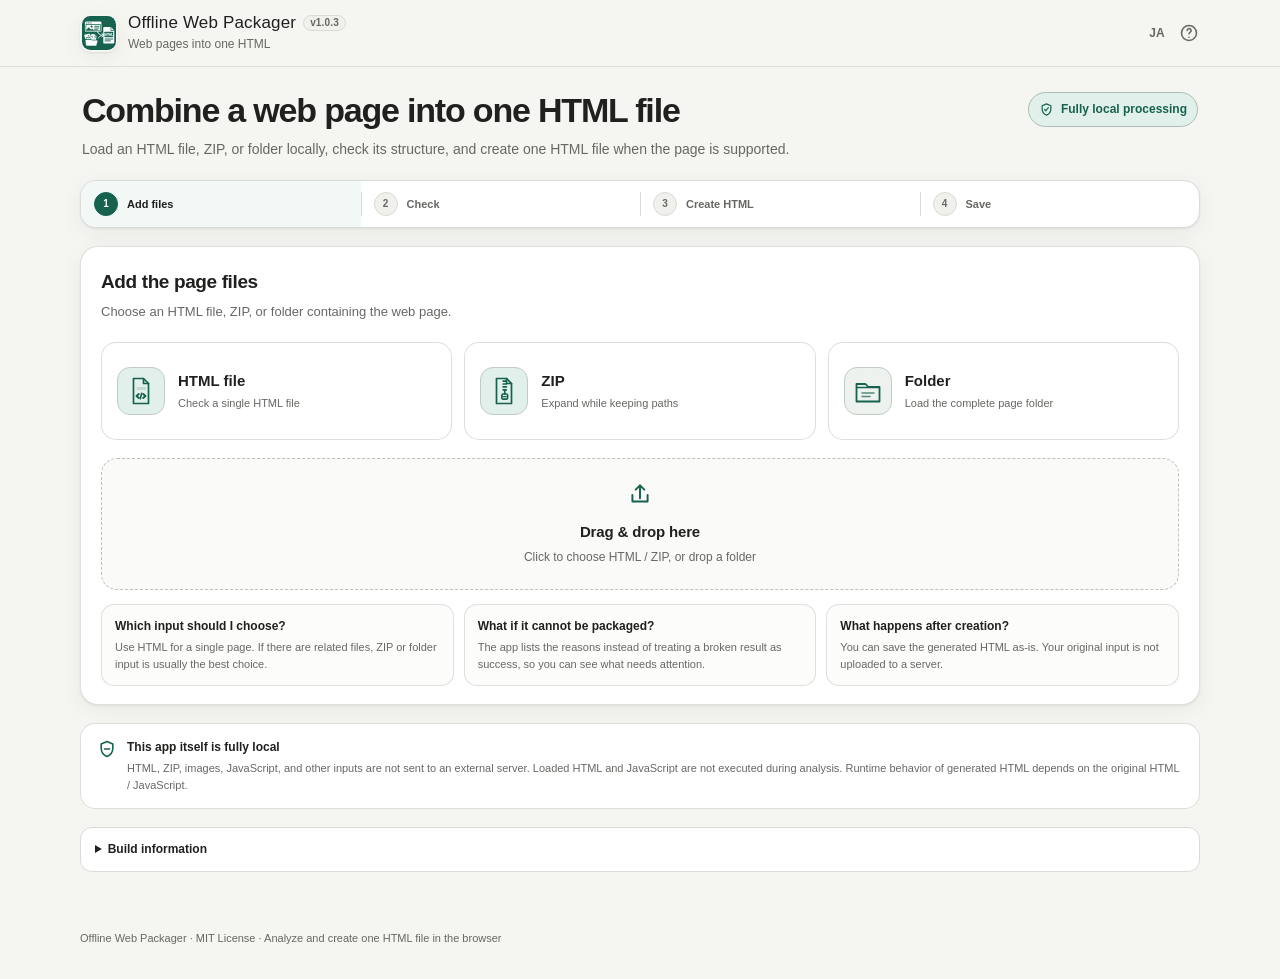
==== commit abd80423: "fix: normalize icon color and exact quarter-axis corners" ====
--- a/offline-web-packager.html
+++ b/offline-web-packager.html
@@ -7,7 +7,7 @@
   <meta name="theme-color" content="#f5f5f2">
   <meta http-equiv="Content-Security-Policy" content="default-src 'self' data: blob:; script-src 'self' 'unsafe-inline' blob:; style-src 'self' 'unsafe-inline'; img-src 'self' data: blob:; font-src 'self' data: blob:; media-src 'self' data: blob:; worker-src 'self' blob:; connect-src 'none'; object-src 'none'; frame-src 'none'; base-uri 'none'; form-action 'none'">
   <title>Offline Web Packager</title>
-  <link rel="icon" href="[data-uri]">
+  <link rel="icon" href="[data-uri]">
   <style>
     :root {
       color-scheme: light;
@@ -299,9 +299,9 @@
   <header class="app-header">
     <div class="header-inner">
       <div class="brand">
-        <div class="brand-mark" aria-hidden="true"><img id="appBrandIcon" src="[data-uri]" alt=""></div>
+        <div class="brand-mark" aria-hidden="true"><img id="appBrandIcon" src="[data-uri]" alt=""></div>
         <div class="brand-copy">
-          <p class="brand-name"><span id="brandName">Offline Web Packager</span><span class="version-badge" id="versionBadge">v1.0.2</span></p>
+          <p class="brand-name"><span id="brandName">Offline Web Packager</span><span class="version-badge" id="versionBadge">v1.0.3</span></p>
           <p class="brand-meta" data-i18n="brandMeta">Webページを1つのHTMLへ</p>
         </div>
       </div>
@@ -478,7 +478,7 @@
       <ul><li><span data-i18n="helpBrowserFolder">フォルダ選択</span>: <strong id="folderSupportStatus">—</strong></li><li><span data-i18n="helpBrowserZip">圧縮ZIPの展開</span>: <strong id="zipSupportStatus">—</strong></li><li><span data-i18n="helpBrowserSave">HTMLの保存</span>: <strong id="saveSupportStatus">—</strong></li></ul>
       <h3 data-i18n="helpPrivacyTitle">プライバシー</h3>
       <p data-i18n="helpPrivacyBody">このアプリ自身は完全ローカル処理です。入力ファイルをサーバーへ送信しません。ただし、今後生成するHTMLの実行時動作は元のHTML / JavaScriptに依存します。</p>
-      <p class="dialog-note" data-i18n="helpVersionNote">v1.0.2では、ヘッダーの言語切り替えをEN / JAに統一し、切り替え先をラベルで案内します。</p>
+      <p class="dialog-note" data-i18n="helpVersionNote">v1.0.3では、ヘッダーの言語切り替えをEN / JAに統一し、切り替え先をラベルで案内します。</p>
     </div>
   </dialog>
 
@@ -1752,8 +1752,8 @@
   <script>
     (() => {
       'use strict';
-      const APP_CONFIG = {"$schema":"./schemas/app-config.schema.json","name":"Offline Web Packager","nameJa":"Offline Web Packager","slug":"offline-web-packager","version":"1.0.2","description":"Analyze local HTML, ZIP, or web-page folders entirely in the browser and package supported static pages into one HTML file without uploading input data.","descriptionJa":"手元のHTML、ZIP、Webページ一式をブラウザ内だけで解析し、対応範囲の静的ページを1つのHTMLにまとめます。","defaultLanguage":"auto","repository":{"owner":"ttomohisa","name":"htmlapps-offline-web-packager"},"build":{"output":"dist/index.html","blockRuntimeNetwork":true,"selfExtract":{"enabled":true,"output":"dist/index.self-extract.html"},"sizeBudget":{"readableWarningMb":2,"selfExtractWarningMb":1}}};
-      const BUILD_MANIFEST = {"schemaVersion":2,"builder":"single-html-app-template/1.3","generatedAtUtc":"2026-10-07T01:01:59.6640551Z","app":{"name":"Offline Web Packager","slug":"offline-web-packager","version":"1.0.2"},"dependencies":[]};
+      const APP_CONFIG = {"$schema":"./schemas/app-config.schema.json","name":"Offline Web Packager","nameJa":"Offline Web Packager","slug":"offline-web-packager","version":"1.0.3","description":"Analyze local HTML, ZIP, or web-page folders entirely in the browser and package supported static pages into one HTML file without uploading input data.","descriptionJa":"手元のHTML、ZIP、Webページ一式をブラウザ内だけで解析し、対応範囲の静的ページを1つのHTMLにまとめます。","defaultLanguage":"auto","repository":{"owner":"ttomohisa","name":"htmlapps-offline-web-packager"},"build":{"output":"dist/index.html","blockRuntimeNetwork":true,"selfExtract":{"enabled":true,"output":"dist/index.self-extract.html"},"sizeBudget":{"readableWarningMb":2,"selfExtractWarningMb":1}}};
+      const BUILD_MANIFEST = {"schemaVersion":2,"builder":"single-html-app-template/1.3","generatedAtUtc":"2026-10-09T08:40:33.4740134Z","app":{"name":"Offline Web Packager","slug":"offline-web-packager","version":"1.0.3"},"dependencies":[]};
       const assetBundle = {"schemaVersion":2,"dependencies":{}};
       const Core = window.OfflineWebPackagerCore;
       if (!Core) throw new Error('OfflineWebPackagerCore was not initialized.');
@@ -1777,7 +1777,7 @@
           buildInfo:"ビルド情報", appVersion:"アプリバージョン", builtAt:"生成日時", runtimeNetwork:"アプリの外部通信", runtimeNetworkValue:"なし", footer:"ブラウザ内で解析して1つのHTMLを作成",
           helpBasicsTitle:"基本操作", helpStep1:"HTML、ZIP、またはフォルダを追加します。ドロップ領域はHTML / ZIPのクリック選択にも使えます。", helpStep2:"開始HTMLからCSS、通常のJavaScript、画像、フォントなどの参照をたどります。", helpStep3:"「1つのHTMLにまとめられます」と表示されたら「HTMLを作成」→「HTMLを保存」で完了します。",
           helpSafetyTitle:"解析時の安全設計", helpLimitsTitle:"大きな入力", helpBrowserTitle:"このブラウザで使える機能", helpBrowserFolder:"フォルダ選択", helpBrowserZip:"圧縮ZIPの展開", helpBrowserSave:"HTMLの保存", browserAvailable:"利用できます", browserFallback:"代替動作で利用できます", browserUnavailable:"利用できません", helpLimit1:"1ファイルは50 MBまでです。", helpLimit2:"入力全体は100 MB、ファイル数は2,000件までです。", helpLimit3:"ZIPは展開前にファイル数・展開後サイズ・極端な圧縮率を確認します。", helpSafety1:"読み込んだHTMLやJavaScriptを、このアプリが勝手に実行することはありません。", helpSafety2:"ZIP内の「../」や絶対パスなど、フォルダの外側を指すファイル名は拒否します。", helpSafety3:"このアプリはマルウェアスキャナーではありません。「安全なHTML」と判定する機能ではありません。",
-          helpPrivacyTitle:"プライバシー", helpPrivacyBody:"このアプリ自身は完全ローカル処理です。入力ファイルをサーバーへ送信しません。生成HTMLの実行時動作は元のHTML / JavaScriptに依存します。", helpVersionNote:"v1.0.2では、ヘッダーの言語切り替えをEN / JAに統一し、切り替え先をラベルで案内します。",
+          helpPrivacyTitle:"プライバシー", helpPrivacyBody:"このアプリ自身は完全ローカル処理です。入力ファイルをサーバーへ送信しません。生成HTMLの実行時動作は元のHTML / JavaScriptに依存します。", helpVersionNote:"v1.0.3では、ヘッダーの言語切り替えをEN / JAに統一し、切り替え先をラベルで案内します。",
           confirmTitle:"確認", replaceMessage:"現在読み込んでいるファイルを解除して、新しい入力に置き換えますか？", replace:"置き換える", cancel:"キャンセル", clearTitle:"読み込みを解除", clearMessage:"現在読み込んでいるファイルをこのアプリから解除します。元のファイルは削除されません。", clearAction:"解除する",
           sourceHtml:"HTML", sourceZip:"ZIP", sourceFolder:"フォルダ", sourceDrop:"ドラッグ＆ドロップ", noHtml:"HTMLファイルが見つかりません。", startAutoRoot:"index.html を開始HTMLとして選びました。", startAutoNested:"index.html を開始HTMLの候補として選びました。", startAutoSingle:"HTMLが1つだけなので開始HTMLとして選びました。", startAutoBest:"候補の中から開始HTMLを選びました。必要なら変更してください。", startAmbiguous:"開始HTMLの候補が複数あります。内容に合うものを選んでください。",
           fileListAll:"{count}件を表示", fileListLimited:"{shown} / {count}件を表示", cleared:"読み込みを解除しました", folderEmpty:"フォルダ内にファイルがありません。", folderUnsupported:"このブラウザではフォルダ選択を利用できません。ZIPにまとめて読み込んでください。", folderPathUnsupported:"このブラウザではフォルダ内の相対パスを取得できません。ZIPにまとめて読み込んでください。", zipDeflateUnsupported:"このブラウザでは圧縮されたZIPを展開できません。フォルダ入力を使うか、STORE方式のZIPを使用してください。", saveUnsupported:"このブラウザでは生成HTMLを端末へ保存できません。", htmlOpened:"生成HTMLを新しいタブで開きました。ブラウザの保存機能を使って保存してください。", unsupportedDrop:"HTML、ZIP、またはフォルダをドロップしてください。", quickUnsupported:"HTMLまたはZIPを選択してください。", folderDropDirectOpenUnsupported:"このブラウザでは、端末から直接開いた状態のフォルダDrag & Dropを読み取れません。上の「フォルダ」ボタンかZIPを使用してください。", mixedZip:"ZIPとほかのファイルは同時に読み込めません。ZIPは1つずつ追加してください。", zipOne:"ZIPは1つずつ読み込んでください。", htmlOne:"HTMLファイルを1つ選んでください。", noFiles:"読み込めるファイルがありません。", duplicatePath:"同じパスのファイルが複数あります。", tooManyFiles:"ファイル数が2,000件の上限を超えています。", fileTooLarge:"50 MBを超えるファイルは読み込めません。", inputTooLarge:"入力全体が100 MBの上限を超えています。", zipCompressionRatio:"展開後のサイズが急増するZIPは読み込めません。", unknownError:"処理中に予期しないエラーが発生しました。", outputTitle:"HTMLを作成しました", outputBody:"必要なローカルファイルを1つのHTML内へ取り込みました。", outputFile:"保存ファイル", outputSize:"生成サイズ", embeddedFiles:"取り込んだファイル", outputEntry:"開始HTML", verificationTitle:"作成後の確認", verificationVerified:"未解決のローカル参照や取り込み漏れは見つかりませんでした。", verificationReview:"生成HTMLに確認事項があります。保存前に内容を確認してください。", generatedRuntimeNote:"生成したHTMLの実行時動作は、元のHTML / JavaScriptの内容に依存します。このツール自体は入力ファイルを外部送信しませんが、生成HTMLの安全性までは保証しません。", releaseOutput:"作成結果を閉じる", releaseOutputTitle:"生成結果を破棄", releaseOutputMessage:"作成したHTMLをこのアプリから破棄してメモリを解放します。入力ファイルは残るため、必要ならもう一度作成できます。", releaseOutputAction:"破棄する", outputReleased:"生成結果を破棄しました", saveHtml:"HTMLを保存", htmlSaved:"HTMLの保存を開始しました", mobileAnalyzingTitle:"構成を確認中", mobileAnalyzingHint:"完了すると次の操作を表示します", mobilePackagingTitle:"HTMLを作成中", mobilePackagingHint:"必要ファイルをまとめて再確認しています", mobileCreateTitle:"作成できます", mobileCreateHint:"必要ファイルを1つにまとめます", mobileReviewTitle:"確認が必要です", mobileReviewHint:"確認結果を見てください", mobileBlockedTitle:"このままでは作成できません", mobileBlockedHint:"理由を確認してください", mobileOutputTitle:"HTMLを作成しました", mobileOutputHint:"端末へ保存できます", mobileResultAction:"結果を見る", mobileWorking:"処理中…", savedAnnouncement:"HTMLの保存を開始しました"
@@ -1800,7 +1800,7 @@
           buildInfo:"Build information", appVersion:"App version", builtAt:"Built at", runtimeNetwork:"App network access", runtimeNetworkValue:"None", footer:"Analyze and create one HTML file in the browser",
           helpBasicsTitle:"Basics", helpStep1:"Add an HTML file, ZIP, or folder. You can also click the drop area to choose an HTML file or ZIP.", helpStep2:"The app follows references from the start HTML to CSS, classic JavaScript, images, fonts, and other files.", helpStep3:"When the result says the page can be combined, choose Create HTML and then Save HTML.",
           helpSafetyTitle:"Safe analysis", helpLimitsTitle:"Large inputs", helpBrowserTitle:"Available in this browser", helpBrowserFolder:"Folder selection", helpBrowserZip:"Compressed ZIP extraction", helpBrowserSave:"Save HTML", browserAvailable:"Available", browserFallback:"Available with fallback", browserUnavailable:"Unavailable", helpLimit1:"Each file is limited to 50 MB.", helpLimit2:"Total input is limited to 100 MB and 2,000 files.", helpLimit3:"ZIP files are checked for file count, expanded size, and extreme compression ratios before extraction.", helpSafety1:"This app does not execute loaded HTML or JavaScript during analysis.", helpSafety2:"ZIP paths such as ../ or absolute paths that point outside the archive root are rejected.", helpSafety3:"This app is not a malware scanner and does not label an HTML file as safe.",
-          helpPrivacyTitle:"Privacy", helpPrivacyBody:"This app itself is fully local and does not upload input files. Runtime behavior of generated HTML depends on the original HTML / JavaScript.", helpVersionNote:"v1.0.2 standardizes the header language targets as EN / JA with localized labels describing the next language.",
+          helpPrivacyTitle:"Privacy", helpPrivacyBody:"This app itself is fully local and does not upload input files. Runtime behavior of generated HTML depends on the original HTML / JavaScript.", helpVersionNote:"v1.0.3 standardizes the header language targets as EN / JA with localized labels describing the next language.",
           confirmTitle:"Confirm", replaceMessage:"Remove the currently loaded files from this app and replace them with the new input?", replace:"Replace", cancel:"Cancel", clearTitle:"Remove loaded files", clearMessage:"Remove the currently loaded files from this app. Your original files will not be deleted.", clearAction:"Remove",
           sourceHtml:"HTML", sourceZip:"ZIP", sourceFolder:"Folder", sourceDrop:"Drag & drop", noHtml:"No HTML file was found.", startAutoRoot:"index.html was selected as the start HTML.", startAutoNested:"An index.html file was selected as the start HTML candidate.", startAutoSingle:"The only HTML file was selected as the start HTML.", startAutoBest:"A start HTML candidate was selected. Change it if needed.", startAmbiguous:"There are multiple start HTML candidates. Choose the one that matches the page.",
           fileListAll:"Showing {count}", fileListLimited:"Showing {shown} of {count}", cleared:"Loaded files removed", folderEmpty:"The folder does not contain files.", folderUnsupported:"Folder selection is not available in this browser. Add the page as a ZIP instead.", folderPathUnsupported:"This browser cannot preserve relative paths for folder input. Add the page as a ZIP instead.", zipDeflateUnsupported:"This browser cannot expand compressed ZIP entries. Use folder input or a STORE-only ZIP.", saveUnsupported:"This browser cannot save the generated HTML to the device.", htmlOpened:"The generated HTML was opened in a new tab. Use the browser save command to save it.", unsupportedDrop:"Drop an HTML file, ZIP, or folder.", quickUnsupported:"Choose an HTML file or ZIP.", folderDropDirectOpenUnsupported:"This browser cannot read a dropped folder while the app is opened directly from the device. Use the Folder button above or a ZIP instead.", mixedZip:"Do not mix a ZIP with other files. Add one ZIP at a time.", zipOne:"Choose one ZIP at a time.", htmlOne:"Choose one HTML file.", noFiles:"No readable files were found.", duplicatePath:"Multiple files resolve to the same path.", tooManyFiles:"The 2,000-file limit was exceeded.", fileTooLarge:"Files larger than 50 MB cannot be loaded.", inputTooLarge:"The total input exceeds the 100 MB limit.", zipCompressionRatio:"This ZIP expands too sharply to process safely.", unknownError:"An unexpected error occurred while processing the input.", outputTitle:"HTML created", outputBody:"Required local files were embedded into one HTML file.", outputFile:"File to save", outputSize:"Output size", embeddedFiles:"Embedded files", outputEntry:"Start HTML", verificationTitle:"Post-build check", verificationVerified:"No unresolved local references or missed embedded dependencies were found.", verificationReview:"The generated HTML has review items. Check them before saving.", generatedRuntimeNote:"Runtime behavior of the generated HTML depends on the original HTML / JavaScript. This tool stays local, but it does not guarantee the generated HTML is safe.", releaseOutput:"Close generated result", releaseOutputTitle:"Discard generated result", releaseOutputMessage:"Discard the generated HTML from this app to release its memory. Input files remain loaded, so you can create it again if needed.", releaseOutputAction:"Discard", outputReleased:"Generated result discarded", saveHtml:"Save HTML", htmlSaved:"HTML download started", mobileAnalyzingTitle:"Checking structure", mobileAnalyzingHint:"The next action appears when complete", mobilePackagingTitle:"Creating HTML", mobilePackagingHint:"Embedding files and running the post-build check", mobileCreateTitle:"Ready to create", mobileCreateHint:"Combine required files into one HTML", mobileReviewTitle:"Review needed", mobileReviewHint:"Check the results", mobileBlockedTitle:"Cannot create as-is", mobileBlockedHint:"Check the reasons", mobileOutputTitle:"HTML created", mobileOutputHint:"Ready to save to this device", mobileResultAction:"View results", mobileWorking:"Working…", savedAnnouncement:"HTML download started"
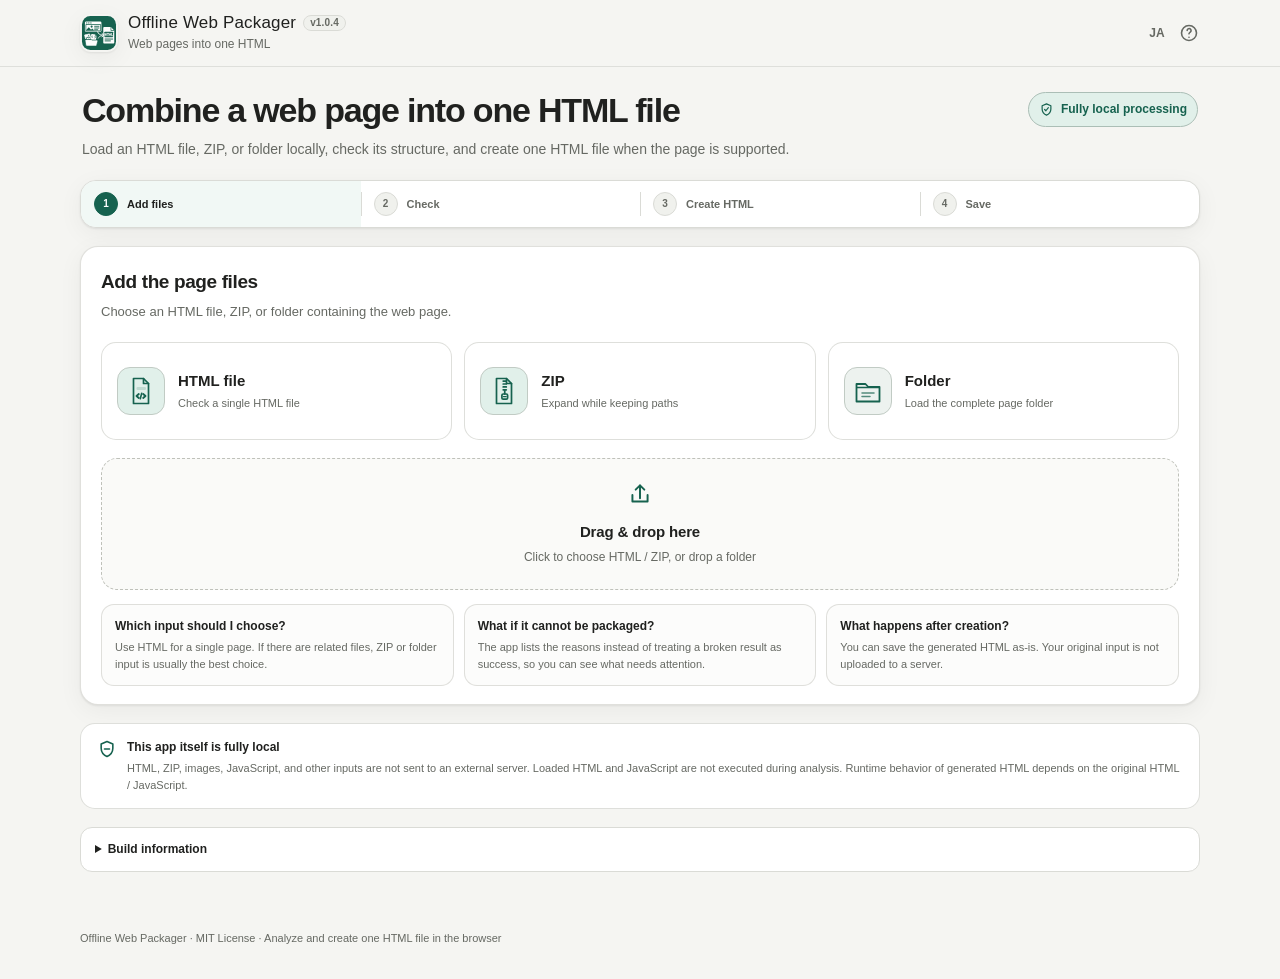
==== commit a4edf5ec: "fix: contain confirmation actions and lock modal background" ====
--- a/offline-web-packager.html
+++ b/offline-web-packager.html
@@ -215,6 +215,7 @@
     .build-item span { display:block; color:var(--muted); font-size:9px; }
     .build-item strong { display:block; margin-top:2px; overflow-wrap:anywhere; font-size:11px; }
     footer { width:min(1180px,100%); margin:0 auto; padding:0 clamp(14px,2.8vw,30px) 32px; color:var(--muted); font-size:11px; }
+    html:has(dialog:modal), body:has(dialog:modal) { overflow:hidden; overscroll-behavior:none; }
     dialog { width:min(610px,calc(100vw - 30px)); max-height:min(760px,calc(100dvh - 30px)); padding:0; border:1px solid var(--line); border-radius:16px; background:var(--surface); box-shadow:var(--shadow-md); overflow:hidden; }
     dialog[open] { display:flex; flex-direction:column; }
     dialog::backdrop { background:rgba(0,0,0,.34); backdrop-filter:blur(2px); }
@@ -229,7 +230,8 @@
     .dialog-body ol,.dialog-body ul { padding-left:20px; }
     .dialog-note { padding:11px 12px; border-radius:10px; background:var(--surface-muted); }
     .app-confirm-dialog { width:min(480px,calc(100vw - 30px)); }
-    .app-confirm-body { padding:14px 18px 18px; }
+    .app-confirm-dialog .dialog-header { flex:0 0 auto; }
+    .app-confirm-body { flex:1 1 auto; min-height:0; padding:14px 18px 18px; overflow:auto; overscroll-behavior:contain; }
     .app-confirm-message { margin:0; color:var(--muted); font-size:13px; }
     .app-confirm-actions { display:grid; grid-template-columns:1fr 1fr; gap:8px; margin-top:16px; }
     .app-confirm-button { min-height:42px; border:1px solid var(--line); border-radius:10px; background:var(--surface); font-weight:750; cursor:pointer; }
@@ -289,6 +291,7 @@
       .result-actions .button { flex:1 1 auto; min-height:46px; }
       dialog { width:100%; max-width:none; max-height:calc(100dvh - 12px - env(safe-area-inset-top)); margin:auto 0 0; border-width:1px 0 0; border-radius:20px 20px 0 0; }
       .dialog-body { padding-bottom:calc(24px + env(safe-area-inset-bottom)); }
+      .app-confirm-body { padding-bottom:calc(18px + env(safe-area-inset-bottom)); }
       .app-confirm-actions { grid-template-columns:1fr; }
       .app-confirm-button { min-height:48px; }
     }
@@ -301,7 +304,7 @@
       <div class="brand">
         <div class="brand-mark" aria-hidden="true"><img id="appBrandIcon" src="[data-uri]" alt=""></div>
         <div class="brand-copy">
-          <p class="brand-name"><span id="brandName">Offline Web Packager</span><span class="version-badge" id="versionBadge">v1.0.3</span></p>
+          <p class="brand-name"><span id="brandName">Offline Web Packager</span><span class="version-badge" id="versionBadge">v1.0.4</span></p>
           <p class="brand-meta" data-i18n="brandMeta">Webページを1つのHTMLへ</p>
         </div>
       </div>
@@ -478,7 +481,7 @@
       <ul><li><span data-i18n="helpBrowserFolder">フォルダ選択</span>: <strong id="folderSupportStatus">—</strong></li><li><span data-i18n="helpBrowserZip">圧縮ZIPの展開</span>: <strong id="zipSupportStatus">—</strong></li><li><span data-i18n="helpBrowserSave">HTMLの保存</span>: <strong id="saveSupportStatus">—</strong></li></ul>
       <h3 data-i18n="helpPrivacyTitle">プライバシー</h3>
       <p data-i18n="helpPrivacyBody">このアプリ自身は完全ローカル処理です。入力ファイルをサーバーへ送信しません。ただし、今後生成するHTMLの実行時動作は元のHTML / JavaScriptに依存します。</p>
-      <p class="dialog-note" data-i18n="helpVersionNote">v1.0.3では、ヘッダーの言語切り替えをEN / JAに統一し、切り替え先をラベルで案内します。</p>
+      <p class="dialog-note" data-i18n="helpVersionNote">v1.0.4では、ヘルプと確認画面を開いている間、背面のページはスクロールしません。画面が低い場合は確認画面の本文をスクロールして、キャンセルや実行ボタンまで移動できます。</p>
     </div>
   </dialog>
 
@@ -1752,8 +1755,8 @@
   <script>
     (() => {
       'use strict';
-      const APP_CONFIG = {"$schema":"./schemas/app-config.schema.json","name":"Offline Web Packager","nameJa":"Offline Web Packager","slug":"offline-web-packager","version":"1.0.3","description":"Analyze local HTML, ZIP, or web-page folders entirely in the browser and package supported static pages into one HTML file without uploading input data.","descriptionJa":"手元のHTML、ZIP、Webページ一式をブラウザ内だけで解析し、対応範囲の静的ページを1つのHTMLにまとめます。","defaultLanguage":"auto","repository":{"owner":"ttomohisa","name":"htmlapps-offline-web-packager"},"build":{"output":"dist/index.html","blockRuntimeNetwork":true,"selfExtract":{"enabled":true,"output":"dist/index.self-extract.html"},"sizeBudget":{"readableWarningMb":2,"selfExtractWarningMb":1}}};
-      const BUILD_MANIFEST = {"schemaVersion":2,"builder":"single-html-app-template/1.3","generatedAtUtc":"2026-10-09T08:40:33.4740134Z","app":{"name":"Offline Web Packager","slug":"offline-web-packager","version":"1.0.3"},"dependencies":[]};
+      const APP_CONFIG = {"$schema":"./schemas/app-config.schema.json","name":"Offline Web Packager","nameJa":"Offline Web Packager","slug":"offline-web-packager","version":"1.0.4","description":"Analyze local HTML, ZIP, or web-page folders entirely in the browser and package supported static pages into one HTML file without uploading input data.","descriptionJa":"手元のHTML、ZIP、Webページ一式をブラウザ内だけで解析し、対応範囲の静的ページを1つのHTMLにまとめます。","defaultLanguage":"auto","repository":{"owner":"ttomohisa","name":"htmlapps-offline-web-packager"},"build":{"output":"dist/index.html","blockRuntimeNetwork":true,"selfExtract":{"enabled":true,"output":"dist/index.self-extract.html"},"sizeBudget":{"readableWarningMb":2,"selfExtractWarningMb":1}}};
+      const BUILD_MANIFEST = {"schemaVersion":2,"builder":"single-html-app-template/1.3","generatedAtUtc":"2026-10-11T09:25:00.0000000Z","app":{"name":"Offline Web Packager","slug":"offline-web-packager","version":"1.0.4"},"dependencies":[]};
       const assetBundle = {"schemaVersion":2,"dependencies":{}};
       const Core = window.OfflineWebPackagerCore;
       if (!Core) throw new Error('OfflineWebPackagerCore was not initialized.');
@@ -1777,7 +1780,7 @@
           buildInfo:"ビルド情報", appVersion:"アプリバージョン", builtAt:"生成日時", runtimeNetwork:"アプリの外部通信", runtimeNetworkValue:"なし", footer:"ブラウザ内で解析して1つのHTMLを作成",
           helpBasicsTitle:"基本操作", helpStep1:"HTML、ZIP、またはフォルダを追加します。ドロップ領域はHTML / ZIPのクリック選択にも使えます。", helpStep2:"開始HTMLからCSS、通常のJavaScript、画像、フォントなどの参照をたどります。", helpStep3:"「1つのHTMLにまとめられます」と表示されたら「HTMLを作成」→「HTMLを保存」で完了します。",
           helpSafetyTitle:"解析時の安全設計", helpLimitsTitle:"大きな入力", helpBrowserTitle:"このブラウザで使える機能", helpBrowserFolder:"フォルダ選択", helpBrowserZip:"圧縮ZIPの展開", helpBrowserSave:"HTMLの保存", browserAvailable:"利用できます", browserFallback:"代替動作で利用できます", browserUnavailable:"利用できません", helpLimit1:"1ファイルは50 MBまでです。", helpLimit2:"入力全体は100 MB、ファイル数は2,000件までです。", helpLimit3:"ZIPは展開前にファイル数・展開後サイズ・極端な圧縮率を確認します。", helpSafety1:"読み込んだHTMLやJavaScriptを、このアプリが勝手に実行することはありません。", helpSafety2:"ZIP内の「../」や絶対パスなど、フォルダの外側を指すファイル名は拒否します。", helpSafety3:"このアプリはマルウェアスキャナーではありません。「安全なHTML」と判定する機能ではありません。",
-          helpPrivacyTitle:"プライバシー", helpPrivacyBody:"このアプリ自身は完全ローカル処理です。入力ファイルをサーバーへ送信しません。生成HTMLの実行時動作は元のHTML / JavaScriptに依存します。", helpVersionNote:"v1.0.3では、ヘッダーの言語切り替えをEN / JAに統一し、切り替え先をラベルで案内します。",
+          helpPrivacyTitle:"プライバシー", helpPrivacyBody:"このアプリ自身は完全ローカル処理です。入力ファイルをサーバーへ送信しません。生成HTMLの実行時動作は元のHTML / JavaScriptに依存します。", helpVersionNote:"v1.0.4では、ヘルプと確認画面を開いている間、背面のページはスクロールしません。画面が低い場合は確認画面の本文をスクロールして、キャンセルや実行ボタンまで移動できます。",
           confirmTitle:"確認", replaceMessage:"現在読み込んでいるファイルを解除して、新しい入力に置き換えますか？", replace:"置き換える", cancel:"キャンセル", clearTitle:"読み込みを解除", clearMessage:"現在読み込んでいるファイルをこのアプリから解除します。元のファイルは削除されません。", clearAction:"解除する",
           sourceHtml:"HTML", sourceZip:"ZIP", sourceFolder:"フォルダ", sourceDrop:"ドラッグ＆ドロップ", noHtml:"HTMLファイルが見つかりません。", startAutoRoot:"index.html を開始HTMLとして選びました。", startAutoNested:"index.html を開始HTMLの候補として選びました。", startAutoSingle:"HTMLが1つだけなので開始HTMLとして選びました。", startAutoBest:"候補の中から開始HTMLを選びました。必要なら変更してください。", startAmbiguous:"開始HTMLの候補が複数あります。内容に合うものを選んでください。",
           fileListAll:"{count}件を表示", fileListLimited:"{shown} / {count}件を表示", cleared:"読み込みを解除しました", folderEmpty:"フォルダ内にファイルがありません。", folderUnsupported:"このブラウザではフォルダ選択を利用できません。ZIPにまとめて読み込んでください。", folderPathUnsupported:"このブラウザではフォルダ内の相対パスを取得できません。ZIPにまとめて読み込んでください。", zipDeflateUnsupported:"このブラウザでは圧縮されたZIPを展開できません。フォルダ入力を使うか、STORE方式のZIPを使用してください。", saveUnsupported:"このブラウザでは生成HTMLを端末へ保存できません。", htmlOpened:"生成HTMLを新しいタブで開きました。ブラウザの保存機能を使って保存してください。", unsupportedDrop:"HTML、ZIP、またはフォルダをドロップしてください。", quickUnsupported:"HTMLまたはZIPを選択してください。", folderDropDirectOpenUnsupported:"このブラウザでは、端末から直接開いた状態のフォルダDrag & Dropを読み取れません。上の「フォルダ」ボタンかZIPを使用してください。", mixedZip:"ZIPとほかのファイルは同時に読み込めません。ZIPは1つずつ追加してください。", zipOne:"ZIPは1つずつ読み込んでください。", htmlOne:"HTMLファイルを1つ選んでください。", noFiles:"読み込めるファイルがありません。", duplicatePath:"同じパスのファイルが複数あります。", tooManyFiles:"ファイル数が2,000件の上限を超えています。", fileTooLarge:"50 MBを超えるファイルは読み込めません。", inputTooLarge:"入力全体が100 MBの上限を超えています。", zipCompressionRatio:"展開後のサイズが急増するZIPは読み込めません。", unknownError:"処理中に予期しないエラーが発生しました。", outputTitle:"HTMLを作成しました", outputBody:"必要なローカルファイルを1つのHTML内へ取り込みました。", outputFile:"保存ファイル", outputSize:"生成サイズ", embeddedFiles:"取り込んだファイル", outputEntry:"開始HTML", verificationTitle:"作成後の確認", verificationVerified:"未解決のローカル参照や取り込み漏れは見つかりませんでした。", verificationReview:"生成HTMLに確認事項があります。保存前に内容を確認してください。", generatedRuntimeNote:"生成したHTMLの実行時動作は、元のHTML / JavaScriptの内容に依存します。このツール自体は入力ファイルを外部送信しませんが、生成HTMLの安全性までは保証しません。", releaseOutput:"作成結果を閉じる", releaseOutputTitle:"生成結果を破棄", releaseOutputMessage:"作成したHTMLをこのアプリから破棄してメモリを解放します。入力ファイルは残るため、必要ならもう一度作成できます。", releaseOutputAction:"破棄する", outputReleased:"生成結果を破棄しました", saveHtml:"HTMLを保存", htmlSaved:"HTMLの保存を開始しました", mobileAnalyzingTitle:"構成を確認中", mobileAnalyzingHint:"完了すると次の操作を表示します", mobilePackagingTitle:"HTMLを作成中", mobilePackagingHint:"必要ファイルをまとめて再確認しています", mobileCreateTitle:"作成できます", mobileCreateHint:"必要ファイルを1つにまとめます", mobileReviewTitle:"確認が必要です", mobileReviewHint:"確認結果を見てください", mobileBlockedTitle:"このままでは作成できません", mobileBlockedHint:"理由を確認してください", mobileOutputTitle:"HTMLを作成しました", mobileOutputHint:"端末へ保存できます", mobileResultAction:"結果を見る", mobileWorking:"処理中…", savedAnnouncement:"HTMLの保存を開始しました"
@@ -1800,7 +1803,7 @@
           buildInfo:"Build information", appVersion:"App version", builtAt:"Built at", runtimeNetwork:"App network access", runtimeNetworkValue:"None", footer:"Analyze and create one HTML file in the browser",
           helpBasicsTitle:"Basics", helpStep1:"Add an HTML file, ZIP, or folder. You can also click the drop area to choose an HTML file or ZIP.", helpStep2:"The app follows references from the start HTML to CSS, classic JavaScript, images, fonts, and other files.", helpStep3:"When the result says the page can be combined, choose Create HTML and then Save HTML.",
           helpSafetyTitle:"Safe analysis", helpLimitsTitle:"Large inputs", helpBrowserTitle:"Available in this browser", helpBrowserFolder:"Folder selection", helpBrowserZip:"Compressed ZIP extraction", helpBrowserSave:"Save HTML", browserAvailable:"Available", browserFallback:"Available with fallback", browserUnavailable:"Unavailable", helpLimit1:"Each file is limited to 50 MB.", helpLimit2:"Total input is limited to 100 MB and 2,000 files.", helpLimit3:"ZIP files are checked for file count, expanded size, and extreme compression ratios before extraction.", helpSafety1:"This app does not execute loaded HTML or JavaScript during analysis.", helpSafety2:"ZIP paths such as ../ or absolute paths that point outside the archive root are rejected.", helpSafety3:"This app is not a malware scanner and does not label an HTML file as safe.",
-          helpPrivacyTitle:"Privacy", helpPrivacyBody:"This app itself is fully local and does not upload input files. Runtime behavior of generated HTML depends on the original HTML / JavaScript.", helpVersionNote:"v1.0.3 standardizes the header language targets as EN / JA with localized labels describing the next language.",
+          helpPrivacyTitle:"Privacy", helpPrivacyBody:"This app itself is fully local and does not upload input files. Runtime behavior of generated HTML depends on the original HTML / JavaScript.", helpVersionNote:"v1.0.4 keeps the page behind Help and confirmation dialogs from scrolling. In short windows, scroll the confirmation body to reach Cancel and the action button.",
           confirmTitle:"Confirm", replaceMessage:"Remove the currently loaded files from this app and replace them with the new input?", replace:"Replace", cancel:"Cancel", clearTitle:"Remove loaded files", clearMessage:"Remove the currently loaded files from this app. Your original files will not be deleted.", clearAction:"Remove",
           sourceHtml:"HTML", sourceZip:"ZIP", sourceFolder:"Folder", sourceDrop:"Drag & drop", noHtml:"No HTML file was found.", startAutoRoot:"index.html was selected as the start HTML.", startAutoNested:"An index.html file was selected as the start HTML candidate.", startAutoSingle:"The only HTML file was selected as the start HTML.", startAutoBest:"A start HTML candidate was selected. Change it if needed.", startAmbiguous:"There are multiple start HTML candidates. Choose the one that matches the page.",
           fileListAll:"Showing {count}", fileListLimited:"Showing {shown} of {count}", cleared:"Loaded files removed", folderEmpty:"The folder does not contain files.", folderUnsupported:"Folder selection is not available in this browser. Add the page as a ZIP instead.", folderPathUnsupported:"This browser cannot preserve relative paths for folder input. Add the page as a ZIP instead.", zipDeflateUnsupported:"This browser cannot expand compressed ZIP entries. Use folder input or a STORE-only ZIP.", saveUnsupported:"This browser cannot save the generated HTML to the device.", htmlOpened:"The generated HTML was opened in a new tab. Use the browser save command to save it.", unsupportedDrop:"Drop an HTML file, ZIP, or folder.", quickUnsupported:"Choose an HTML file or ZIP.", folderDropDirectOpenUnsupported:"This browser cannot read a dropped folder while the app is opened directly from the device. Use the Folder button above or a ZIP instead.", mixedZip:"Do not mix a ZIP with other files. Add one ZIP at a time.", zipOne:"Choose one ZIP at a time.", htmlOne:"Choose one HTML file.", noFiles:"No readable files were found.", duplicatePath:"Multiple files resolve to the same path.", tooManyFiles:"The 2,000-file limit was exceeded.", fileTooLarge:"Files larger than 50 MB cannot be loaded.", inputTooLarge:"The total input exceeds the 100 MB limit.", zipCompressionRatio:"This ZIP expands too sharply to process safely.", unknownError:"An unexpected error occurred while processing the input.", outputTitle:"HTML created", outputBody:"Required local files were embedded into one HTML file.", outputFile:"File to save", outputSize:"Output size", embeddedFiles:"Embedded files", outputEntry:"Start HTML", verificationTitle:"Post-build check", verificationVerified:"No unresolved local references or missed embedded dependencies were found.", verificationReview:"The generated HTML has review items. Check them before saving.", generatedRuntimeNote:"Runtime behavior of the generated HTML depends on the original HTML / JavaScript. This tool stays local, but it does not guarantee the generated HTML is safe.", releaseOutput:"Close generated result", releaseOutputTitle:"Discard generated result", releaseOutputMessage:"Discard the generated HTML from this app to release its memory. Input files remain loaded, so you can create it again if needed.", releaseOutputAction:"Discard", outputReleased:"Generated result discarded", saveHtml:"Save HTML", htmlSaved:"HTML download started", mobileAnalyzingTitle:"Checking structure", mobileAnalyzingHint:"The next action appears when complete", mobilePackagingTitle:"Creating HTML", mobilePackagingHint:"Embedding files and running the post-build check", mobileCreateTitle:"Ready to create", mobileCreateHint:"Combine required files into one HTML", mobileReviewTitle:"Review needed", mobileReviewHint:"Check the results", mobileBlockedTitle:"Cannot create as-is", mobileBlockedHint:"Check the reasons", mobileOutputTitle:"HTML created", mobileOutputHint:"Ready to save to this device", mobileResultAction:"View results", mobileWorking:"Working…", savedAnnouncement:"HTML download started"
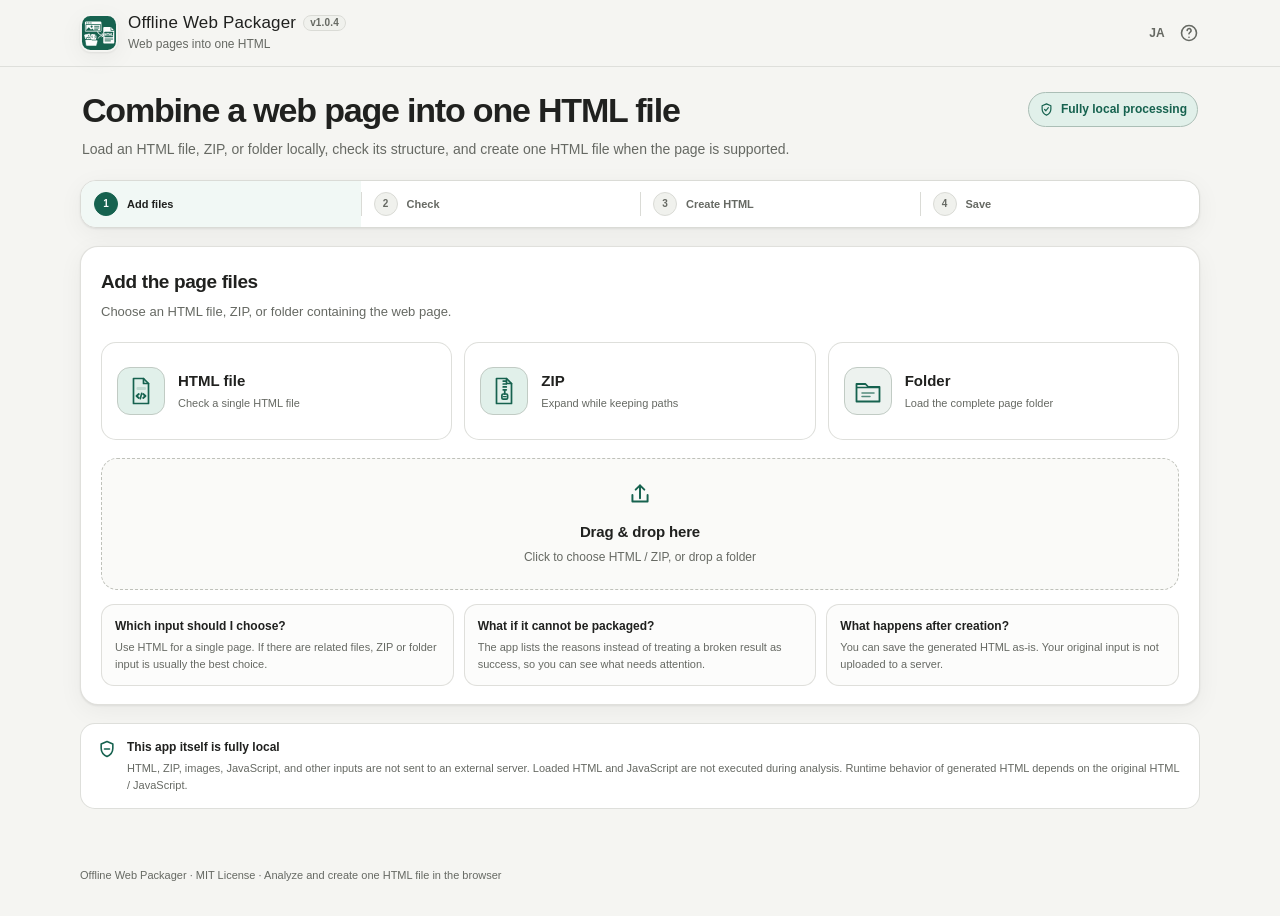
==== commit 262b298e: "fix: hide mobile informational footer and move build metadata into Help" ====
--- a/offline-web-packager.html
+++ b/offline-web-packager.html
@@ -242,7 +242,7 @@
     .app-toast-message { font-size:12px; }
 
     .mobile-action-bar { display:none; }
-    @media (max-width:760px) {
+    @media (max-width:760px) {footer{display:none}
       .main { padding-top:18px; padding-bottom:42px; }
       .page-intro { display:block; }
       .local-badge { margin-top:12px; }
@@ -448,7 +448,7 @@
       <div><strong data-i18n="privacyTitle">このアプリ自身は完全ローカル処理です</strong><p data-i18n="privacyBody">追加したHTML、ZIP、画像、JavaScript等を外部サーバーへ送信しません。読み込んだHTMLやJavaScriptも解析中に実行しません。生成HTMLの実行時動作は、元のHTML / JavaScriptに依存します。</p></div>
     </section>
 
-    <details class="build-info"><summary data-i18n="buildInfo">ビルド情報</summary><div class="build-grid"><div class="build-item"><span data-i18n="appVersion">アプリバージョン</span><strong id="buildVersion">—</strong></div><div class="build-item"><span data-i18n="builtAt">生成日時</span><strong id="builtAt">—</strong></div><div class="build-item"><span data-i18n="runtimeNetwork">アプリの外部通信</span><strong data-i18n="runtimeNetworkValue">なし</strong></div></div></details>
+
   </main>
 
   <footer><span id="footerName">Offline Web Packager</span> · MIT License · <span data-i18n="footer">ブラウザ内でページ一式を確認</span></footer>
@@ -481,7 +481,8 @@
       <ul><li><span data-i18n="helpBrowserFolder">フォルダ選択</span>: <strong id="folderSupportStatus">—</strong></li><li><span data-i18n="helpBrowserZip">圧縮ZIPの展開</span>: <strong id="zipSupportStatus">—</strong></li><li><span data-i18n="helpBrowserSave">HTMLの保存</span>: <strong id="saveSupportStatus">—</strong></li></ul>
       <h3 data-i18n="helpPrivacyTitle">プライバシー</h3>
       <p data-i18n="helpPrivacyBody">このアプリ自身は完全ローカル処理です。入力ファイルをサーバーへ送信しません。ただし、今後生成するHTMLの実行時動作は元のHTML / JavaScriptに依存します。</p>
-      <p class="dialog-note" data-i18n="helpVersionNote">v1.0.4では、ヘルプと確認画面を開いている間、背面のページはスクロールしません。画面が低い場合は確認画面の本文をスクロールして、キャンセルや実行ボタンまで移動できます。</p>
+
+      <details class="build-info"><summary data-i18n="buildInfo">ビルド情報</summary><div class="build-grid"><div class="build-item"><span data-i18n="appVersion">アプリバージョン</span><strong id="buildVersion">—</strong></div><div class="build-item"><span data-i18n="builtAt">生成日時</span><strong id="builtAt">—</strong></div><div class="build-item"><span data-i18n="runtimeNetwork">アプリの外部通信</span><strong data-i18n="runtimeNetworkValue">なし</strong></div></div></details>
     </div>
   </dialog>
 
@@ -1756,7 +1757,7 @@
     (() => {
       'use strict';
       const APP_CONFIG = {"$schema":"./schemas/app-config.schema.json","name":"Offline Web Packager","nameJa":"Offline Web Packager","slug":"offline-web-packager","version":"1.0.4","description":"Analyze local HTML, ZIP, or web-page folders entirely in the browser and package supported static pages into one HTML file without uploading input data.","descriptionJa":"手元のHTML、ZIP、Webページ一式をブラウザ内だけで解析し、対応範囲の静的ページを1つのHTMLにまとめます。","defaultLanguage":"auto","repository":{"owner":"ttomohisa","name":"htmlapps-offline-web-packager"},"build":{"output":"dist/index.html","blockRuntimeNetwork":true,"selfExtract":{"enabled":true,"output":"dist/index.self-extract.html"},"sizeBudget":{"readableWarningMb":2,"selfExtractWarningMb":1}}};
-      const BUILD_MANIFEST = {"schemaVersion":2,"builder":"single-html-app-template/1.3","generatedAtUtc":"2026-10-11T09:25:00.0000000Z","app":{"name":"Offline Web Packager","slug":"offline-web-packager","version":"1.0.4"},"dependencies":[]};
+      const BUILD_MANIFEST = {"schemaVersion":2,"builder":"single-html-app-template/1.3","generatedAtUtc":"2026-10-23T12:04:01.6804941Z","app":{"name":"Offline Web Packager","slug":"offline-web-packager","version":"1.0.4"},"dependencies":[]};
       const assetBundle = {"schemaVersion":2,"dependencies":{}};
       const Core = window.OfflineWebPackagerCore;
       if (!Core) throw new Error('OfflineWebPackagerCore was not initialized.');
@@ -1780,10 +1781,10 @@
           buildInfo:"ビルド情報", appVersion:"アプリバージョン", builtAt:"生成日時", runtimeNetwork:"アプリの外部通信", runtimeNetworkValue:"なし", footer:"ブラウザ内で解析して1つのHTMLを作成",
           helpBasicsTitle:"基本操作", helpStep1:"HTML、ZIP、またはフォルダを追加します。ドロップ領域はHTML / ZIPのクリック選択にも使えます。", helpStep2:"開始HTMLからCSS、通常のJavaScript、画像、フォントなどの参照をたどります。", helpStep3:"「1つのHTMLにまとめられます」と表示されたら「HTMLを作成」→「HTMLを保存」で完了します。",
           helpSafetyTitle:"解析時の安全設計", helpLimitsTitle:"大きな入力", helpBrowserTitle:"このブラウザで使える機能", helpBrowserFolder:"フォルダ選択", helpBrowserZip:"圧縮ZIPの展開", helpBrowserSave:"HTMLの保存", browserAvailable:"利用できます", browserFallback:"代替動作で利用できます", browserUnavailable:"利用できません", helpLimit1:"1ファイルは50 MBまでです。", helpLimit2:"入力全体は100 MB、ファイル数は2,000件までです。", helpLimit3:"ZIPは展開前にファイル数・展開後サイズ・極端な圧縮率を確認します。", helpSafety1:"読み込んだHTMLやJavaScriptを、このアプリが勝手に実行することはありません。", helpSafety2:"ZIP内の「../」や絶対パスなど、フォルダの外側を指すファイル名は拒否します。", helpSafety3:"このアプリはマルウェアスキャナーではありません。「安全なHTML」と判定する機能ではありません。",
-          helpPrivacyTitle:"プライバシー", helpPrivacyBody:"このアプリ自身は完全ローカル処理です。入力ファイルをサーバーへ送信しません。生成HTMLの実行時動作は元のHTML / JavaScriptに依存します。", helpVersionNote:"v1.0.4では、ヘルプと確認画面を開いている間、背面のページはスクロールしません。画面が低い場合は確認画面の本文をスクロールして、キャンセルや実行ボタンまで移動できます。",
+          helpPrivacyTitle:"プライバシー", helpPrivacyBody:"このアプリ自身は完全ローカル処理です。入力ファイルをサーバーへ送信しません。生成HTMLの実行時動作は元のHTML / JavaScriptに依存します。",
           confirmTitle:"確認", replaceMessage:"現在読み込んでいるファイルを解除して、新しい入力に置き換えますか？", replace:"置き換える", cancel:"キャンセル", clearTitle:"読み込みを解除", clearMessage:"現在読み込んでいるファイルをこのアプリから解除します。元のファイルは削除されません。", clearAction:"解除する",
           sourceHtml:"HTML", sourceZip:"ZIP", sourceFolder:"フォルダ", sourceDrop:"ドラッグ＆ドロップ", noHtml:"HTMLファイルが見つかりません。", startAutoRoot:"index.html を開始HTMLとして選びました。", startAutoNested:"index.html を開始HTMLの候補として選びました。", startAutoSingle:"HTMLが1つだけなので開始HTMLとして選びました。", startAutoBest:"候補の中から開始HTMLを選びました。必要なら変更してください。", startAmbiguous:"開始HTMLの候補が複数あります。内容に合うものを選んでください。",
-          fileListAll:"{count}件を表示", fileListLimited:"{shown} / {count}件を表示", cleared:"読み込みを解除しました", folderEmpty:"フォルダ内にファイルがありません。", folderUnsupported:"このブラウザではフォルダ選択を利用できません。ZIPにまとめて読み込んでください。", folderPathUnsupported:"このブラウザではフォルダ内の相対パスを取得できません。ZIPにまとめて読み込んでください。", zipDeflateUnsupported:"このブラウザでは圧縮されたZIPを展開できません。フォルダ入力を使うか、STORE方式のZIPを使用してください。", saveUnsupported:"このブラウザでは生成HTMLを端末へ保存できません。", htmlOpened:"生成HTMLを新しいタブで開きました。ブラウザの保存機能を使って保存してください。", unsupportedDrop:"HTML、ZIP、またはフォルダをドロップしてください。", quickUnsupported:"HTMLまたはZIPを選択してください。", folderDropDirectOpenUnsupported:"このブラウザでは、端末から直接開いた状態のフォルダDrag & Dropを読み取れません。上の「フォルダ」ボタンかZIPを使用してください。", mixedZip:"ZIPとほかのファイルは同時に読み込めません。ZIPは1つずつ追加してください。", zipOne:"ZIPは1つずつ読み込んでください。", htmlOne:"HTMLファイルを1つ選んでください。", noFiles:"読み込めるファイルがありません。", duplicatePath:"同じパスのファイルが複数あります。", tooManyFiles:"ファイル数が2,000件の上限を超えています。", fileTooLarge:"50 MBを超えるファイルは読み込めません。", inputTooLarge:"入力全体が100 MBの上限を超えています。", zipCompressionRatio:"展開後のサイズが急増するZIPは読み込めません。", unknownError:"処理中に予期しないエラーが発生しました。", outputTitle:"HTMLを作成しました", outputBody:"必要なローカルファイルを1つのHTML内へ取り込みました。", outputFile:"保存ファイル", outputSize:"生成サイズ", embeddedFiles:"取り込んだファイル", outputEntry:"開始HTML", verificationTitle:"作成後の確認", verificationVerified:"未解決のローカル参照や取り込み漏れは見つかりませんでした。", verificationReview:"生成HTMLに確認事項があります。保存前に内容を確認してください。", generatedRuntimeNote:"生成したHTMLの実行時動作は、元のHTML / JavaScriptの内容に依存します。このツール自体は入力ファイルを外部送信しませんが、生成HTMLの安全性までは保証しません。", releaseOutput:"作成結果を閉じる", releaseOutputTitle:"生成結果を破棄", releaseOutputMessage:"作成したHTMLをこのアプリから破棄してメモリを解放します。入力ファイルは残るため、必要ならもう一度作成できます。", releaseOutputAction:"破棄する", outputReleased:"生成結果を破棄しました", saveHtml:"HTMLを保存", htmlSaved:"HTMLの保存を開始しました", mobileAnalyzingTitle:"構成を確認中", mobileAnalyzingHint:"完了すると次の操作を表示します", mobilePackagingTitle:"HTMLを作成中", mobilePackagingHint:"必要ファイルをまとめて再確認しています", mobileCreateTitle:"作成できます", mobileCreateHint:"必要ファイルを1つにまとめます", mobileReviewTitle:"確認が必要です", mobileReviewHint:"確認結果を見てください", mobileBlockedTitle:"このままでは作成できません", mobileBlockedHint:"理由を確認してください", mobileOutputTitle:"HTMLを作成しました", mobileOutputHint:"端末へ保存できます", mobileResultAction:"結果を見る", mobileWorking:"処理中…", savedAnnouncement:"HTMLの保存を開始しました"
+          fileListAll:"{count}件を表示", fileListLimited:"{shown} / {count}件を表示", cleared:"読み込みを解除しました", folderEmpty:"フォルダ内にファイルがありません。", folderUnsupported:"このブラウザではフォルダ選択を利用できません。ZIPにまとめて読み込んでください。", folderPathUnsupported:"このブラウザではフォルダ内の相対パスを取得できません。ZIPにまとめて読み込んでください。", zipInvalid:"ZIPとして読み込めませんでした。", zipDeflateUnsupported:"このブラウザでは圧縮されたZIPを展開できません。フォルダ入力を使うか、STORE方式のZIPを使用してください。", saveUnsupported:"このブラウザでは生成HTMLを端末へ保存できません。", htmlOpened:"生成HTMLを新しいタブで開きました。ブラウザの保存機能を使って保存してください。", unsupportedDrop:"HTML、ZIP、またはフォルダをドロップしてください。", quickUnsupported:"HTMLまたはZIPを選択してください。", folderDropDirectOpenUnsupported:"このブラウザでは、端末から直接開いた状態のフォルダDrag & Dropを読み取れません。上の「フォルダ」ボタンかZIPを使用してください。", mixedZip:"ZIPとほかのファイルは同時に読み込めません。ZIPは1つずつ追加してください。", zipOne:"ZIPは1つずつ読み込んでください。", htmlOne:"HTMLファイルを1つ選んでください。", noFiles:"読み込めるファイルがありません。", duplicatePath:"同じパスのファイルが複数あります。", tooManyFiles:"ファイル数が2,000件の上限を超えています。", fileTooLarge:"50 MBを超えるファイルは読み込めません。", inputTooLarge:"入力全体が100 MBの上限を超えています。", zipCompressionRatio:"展開後のサイズが急増するZIPは読み込めません。", unknownError:"処理中に予期しないエラーが発生しました。", outputTitle:"HTMLを作成しました", outputBody:"必要なローカルファイルを1つのHTML内へ取り込みました。", outputFile:"保存ファイル", outputSize:"生成サイズ", embeddedFiles:"取り込んだファイル", outputEntry:"開始HTML", verificationTitle:"作成後の確認", verificationVerified:"未解決のローカル参照や取り込み漏れは見つかりませんでした。", verificationReview:"生成HTMLに確認事項があります。保存前に内容を確認してください。", generatedRuntimeNote:"生成したHTMLの実行時動作は、元のHTML / JavaScriptの内容に依存します。このツール自体は入力ファイルを外部送信しませんが、生成HTMLの安全性までは保証しません。", releaseOutput:"作成結果を閉じる", releaseOutputTitle:"生成結果を破棄", releaseOutputMessage:"作成したHTMLをこのアプリから破棄してメモリを解放します。入力ファイルは残るため、必要ならもう一度作成できます。", releaseOutputAction:"破棄する", outputReleased:"生成結果を破棄しました", saveHtml:"HTMLを保存", htmlSaved:"HTMLの保存を開始しました", mobileAnalyzingTitle:"構成を確認中", mobileAnalyzingHint:"完了すると次の操作を表示します", mobilePackagingTitle:"HTMLを作成中", mobilePackagingHint:"必要ファイルをまとめて再確認しています", mobileCreateTitle:"作成できます", mobileCreateHint:"必要ファイルを1つにまとめます", mobileReviewTitle:"確認が必要です", mobileReviewHint:"確認結果を見てください", mobileBlockedTitle:"このままでは作成できません", mobileBlockedHint:"理由を確認してください", mobileOutputTitle:"HTMLを作成しました", mobileOutputHint:"端末へ保存できます", mobileResultAction:"結果を見る", mobileWorking:"処理中…", savedAnnouncement:"HTMLの保存を開始しました"
         },
         en: {
           brandMeta:"Web pages into one HTML", languageSwitch:"Switch to Japanese", workflowLabel:"Workflow", stepAdd:"Add files", stepCheck:"Check", stepCreate:"Create HTML", stepSave:"Save", mobileActionLabel:"Next action", helpTitle:"How to use & notes", close:"Close",
@@ -1803,10 +1804,10 @@
           buildInfo:"Build information", appVersion:"App version", builtAt:"Built at", runtimeNetwork:"App network access", runtimeNetworkValue:"None", footer:"Analyze and create one HTML file in the browser",
           helpBasicsTitle:"Basics", helpStep1:"Add an HTML file, ZIP, or folder. You can also click the drop area to choose an HTML file or ZIP.", helpStep2:"The app follows references from the start HTML to CSS, classic JavaScript, images, fonts, and other files.", helpStep3:"When the result says the page can be combined, choose Create HTML and then Save HTML.",
           helpSafetyTitle:"Safe analysis", helpLimitsTitle:"Large inputs", helpBrowserTitle:"Available in this browser", helpBrowserFolder:"Folder selection", helpBrowserZip:"Compressed ZIP extraction", helpBrowserSave:"Save HTML", browserAvailable:"Available", browserFallback:"Available with fallback", browserUnavailable:"Unavailable", helpLimit1:"Each file is limited to 50 MB.", helpLimit2:"Total input is limited to 100 MB and 2,000 files.", helpLimit3:"ZIP files are checked for file count, expanded size, and extreme compression ratios before extraction.", helpSafety1:"This app does not execute loaded HTML or JavaScript during analysis.", helpSafety2:"ZIP paths such as ../ or absolute paths that point outside the archive root are rejected.", helpSafety3:"This app is not a malware scanner and does not label an HTML file as safe.",
-          helpPrivacyTitle:"Privacy", helpPrivacyBody:"This app itself is fully local and does not upload input files. Runtime behavior of generated HTML depends on the original HTML / JavaScript.", helpVersionNote:"v1.0.4 keeps the page behind Help and confirmation dialogs from scrolling. In short windows, scroll the confirmation body to reach Cancel and the action button.",
+          helpPrivacyTitle:"Privacy", helpPrivacyBody:"This app itself is fully local and does not upload input files. Runtime behavior of generated HTML depends on the original HTML / JavaScript.",
           confirmTitle:"Confirm", replaceMessage:"Remove the currently loaded files from this app and replace them with the new input?", replace:"Replace", cancel:"Cancel", clearTitle:"Remove loaded files", clearMessage:"Remove the currently loaded files from this app. Your original files will not be deleted.", clearAction:"Remove",
           sourceHtml:"HTML", sourceZip:"ZIP", sourceFolder:"Folder", sourceDrop:"Drag & drop", noHtml:"No HTML file was found.", startAutoRoot:"index.html was selected as the start HTML.", startAutoNested:"An index.html file was selected as the start HTML candidate.", startAutoSingle:"The only HTML file was selected as the start HTML.", startAutoBest:"A start HTML candidate was selected. Change it if needed.", startAmbiguous:"There are multiple start HTML candidates. Choose the one that matches the page.",
-          fileListAll:"Showing {count}", fileListLimited:"Showing {shown} of {count}", cleared:"Loaded files removed", folderEmpty:"The folder does not contain files.", folderUnsupported:"Folder selection is not available in this browser. Add the page as a ZIP instead.", folderPathUnsupported:"This browser cannot preserve relative paths for folder input. Add the page as a ZIP instead.", zipDeflateUnsupported:"This browser cannot expand compressed ZIP entries. Use folder input or a STORE-only ZIP.", saveUnsupported:"This browser cannot save the generated HTML to the device.", htmlOpened:"The generated HTML was opened in a new tab. Use the browser save command to save it.", unsupportedDrop:"Drop an HTML file, ZIP, or folder.", quickUnsupported:"Choose an HTML file or ZIP.", folderDropDirectOpenUnsupported:"This browser cannot read a dropped folder while the app is opened directly from the device. Use the Folder button above or a ZIP instead.", mixedZip:"Do not mix a ZIP with other files. Add one ZIP at a time.", zipOne:"Choose one ZIP at a time.", htmlOne:"Choose one HTML file.", noFiles:"No readable files were found.", duplicatePath:"Multiple files resolve to the same path.", tooManyFiles:"The 2,000-file limit was exceeded.", fileTooLarge:"Files larger than 50 MB cannot be loaded.", inputTooLarge:"The total input exceeds the 100 MB limit.", zipCompressionRatio:"This ZIP expands too sharply to process safely.", unknownError:"An unexpected error occurred while processing the input.", outputTitle:"HTML created", outputBody:"Required local files were embedded into one HTML file.", outputFile:"File to save", outputSize:"Output size", embeddedFiles:"Embedded files", outputEntry:"Start HTML", verificationTitle:"Post-build check", verificationVerified:"No unresolved local references or missed embedded dependencies were found.", verificationReview:"The generated HTML has review items. Check them before saving.", generatedRuntimeNote:"Runtime behavior of the generated HTML depends on the original HTML / JavaScript. This tool stays local, but it does not guarantee the generated HTML is safe.", releaseOutput:"Close generated result", releaseOutputTitle:"Discard generated result", releaseOutputMessage:"Discard the generated HTML from this app to release its memory. Input files remain loaded, so you can create it again if needed.", releaseOutputAction:"Discard", outputReleased:"Generated result discarded", saveHtml:"Save HTML", htmlSaved:"HTML download started", mobileAnalyzingTitle:"Checking structure", mobileAnalyzingHint:"The next action appears when complete", mobilePackagingTitle:"Creating HTML", mobilePackagingHint:"Embedding files and running the post-build check", mobileCreateTitle:"Ready to create", mobileCreateHint:"Combine required files into one HTML", mobileReviewTitle:"Review needed", mobileReviewHint:"Check the results", mobileBlockedTitle:"Cannot create as-is", mobileBlockedHint:"Check the reasons", mobileOutputTitle:"HTML created", mobileOutputHint:"Ready to save to this device", mobileResultAction:"View results", mobileWorking:"Working…", savedAnnouncement:"HTML download started"
+          fileListAll:"Showing {count}", fileListLimited:"Showing {shown} of {count}", cleared:"Loaded files removed", folderEmpty:"The folder does not contain files.", folderUnsupported:"Folder selection is not available in this browser. Add the page as a ZIP instead.", folderPathUnsupported:"This browser cannot preserve relative paths for folder input. Add the page as a ZIP instead.", zipInvalid:"Could not read this file as a ZIP archive.", zipDeflateUnsupported:"This browser cannot expand compressed ZIP entries. Use folder input or a STORE-only ZIP.", saveUnsupported:"This browser cannot save the generated HTML to the device.", htmlOpened:"The generated HTML was opened in a new tab. Use the browser save command to save it.", unsupportedDrop:"Drop an HTML file, ZIP, or folder.", quickUnsupported:"Choose an HTML file or ZIP.", folderDropDirectOpenUnsupported:"This browser cannot read a dropped folder while the app is opened directly from the device. Use the Folder button above or a ZIP instead.", mixedZip:"Do not mix a ZIP with other files. Add one ZIP at a time.", zipOne:"Choose one ZIP at a time.", htmlOne:"Choose one HTML file.", noFiles:"No readable files were found.", duplicatePath:"Multiple files resolve to the same path.", tooManyFiles:"The 2,000-file limit was exceeded.", fileTooLarge:"Files larger than 50 MB cannot be loaded.", inputTooLarge:"The total input exceeds the 100 MB limit.", zipCompressionRatio:"This ZIP expands too sharply to process safely.", unknownError:"An unexpected error occurred while processing the input.", outputTitle:"HTML created", outputBody:"Required local files were embedded into one HTML file.", outputFile:"File to save", outputSize:"Output size", embeddedFiles:"Embedded files", outputEntry:"Start HTML", verificationTitle:"Post-build check", verificationVerified:"No unresolved local references or missed embedded dependencies were found.", verificationReview:"The generated HTML has review items. Check them before saving.", generatedRuntimeNote:"Runtime behavior of the generated HTML depends on the original HTML / JavaScript. This tool stays local, but it does not guarantee the generated HTML is safe.", releaseOutput:"Close generated result", releaseOutputTitle:"Discard generated result", releaseOutputMessage:"Discard the generated HTML from this app to release its memory. Input files remain loaded, so you can create it again if needed.", releaseOutputAction:"Discard", outputReleased:"Generated result discarded", saveHtml:"Save HTML", htmlSaved:"HTML download started", mobileAnalyzingTitle:"Checking structure", mobileAnalyzingHint:"The next action appears when complete", mobilePackagingTitle:"Creating HTML", mobilePackagingHint:"Embedding files and running the post-build check", mobileCreateTitle:"Ready to create", mobileCreateHint:"Combine required files into one HTML", mobileReviewTitle:"Review needed", mobileReviewHint:"Check the results", mobileBlockedTitle:"Cannot create as-is", mobileBlockedHint:"Check the reasons", mobileOutputTitle:"HTML created", mobileOutputHint:"Ready to save to this device", mobileResultAction:"View results", mobileWorking:"Working…", savedAnnouncement:"HTML download started"
         }
       };
 
@@ -2018,7 +2019,7 @@
       }
       function clearError() { errorPanel.dataset.visible='false'; $('#errorMessage').textContent=''; $('#errorDetail').hidden=true; $('#errorCode').textContent=''; }
       function friendlyErrorMessage(error) {
-        const key={ 'too-many-files':'tooManyFiles','zip-too-many-files':'tooManyFiles','zip-too-many-entries':'tooManyFiles','file-too-large':'fileTooLarge','zip-entry-too-large':'fileTooLarge','zip-input-too-large':'fileTooLarge','input-too-large':'inputTooLarge','zip-expanded-too-large':'inputTooLarge','zip-compression-ratio':'zipCompressionRatio','folder-picker-unsupported':'folderUnsupported','folder-relative-path-unsupported':'folderPathUnsupported','zip-deflate-unsupported':'zipDeflateUnsupported','save-unsupported':'saveUnsupported' }[error?.code];
+        const key={ 'too-many-files':'tooManyFiles','zip-too-many-files':'tooManyFiles','zip-too-many-entries':'tooManyFiles','file-too-large':'fileTooLarge','zip-entry-too-large':'fileTooLarge','zip-input-too-large':'fileTooLarge','input-too-large':'inputTooLarge','zip-expanded-too-large':'inputTooLarge','zip-compression-ratio':'zipCompressionRatio','folder-picker-unsupported':'folderUnsupported','folder-relative-path-unsupported':'folderPathUnsupported','zip-invalid':'zipInvalid','zip-deflate-unsupported':'zipDeflateUnsupported','save-unsupported':'saveUnsupported' }[error?.code];
         if (key) return t(key);
         return error instanceof Core.PackagerInputError ? error.message : t('unknownError');
       }
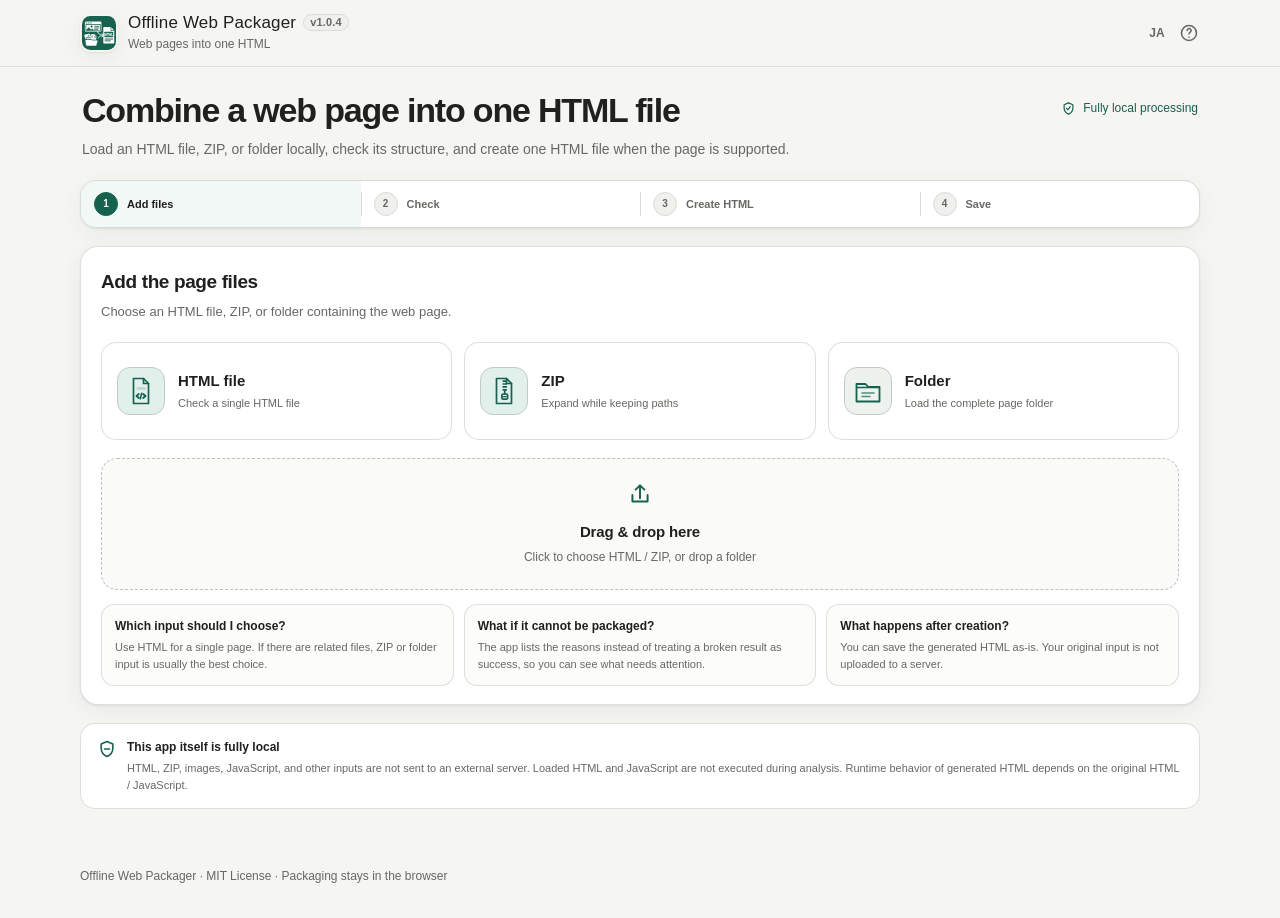
==== commit 4f4a1bb6: "fix: align badge, header, help dialog and footer with the shared app design" ====
--- a/offline-web-packager.html
+++ b/offline-web-packager.html
@@ -52,7 +52,7 @@
     .brand-mark img { width:100%; height:100%; display:block; }
     .brand-copy { min-width:0; }
     .brand-name { margin:0; font-size:17px; line-height:1.2; letter-spacing:.01em; white-space:nowrap; overflow:hidden; text-overflow:ellipsis; }
-    .version-badge { display:inline-flex; align-items:center; margin-left:7px; padding:1px 6px; border:1px solid var(--line); border-radius:999px; color:var(--muted); background:var(--surface-muted); font-size:10px; font-weight:650; vertical-align:2px; }
+    .version-badge { display:inline-flex; align-items:center; margin-left:7px; padding:1px 6px; border:1px solid var(--line); border-radius:999px; color:var(--muted); background:var(--surface-muted); font-size:11px; font-weight:650; vertical-align:2px; }
     .brand-meta { margin:2px 0 0; color:var(--muted); font-size:12px; white-space:nowrap; overflow:hidden; text-overflow:ellipsis; }
     .header-actions { margin-left:auto; display:flex; align-items:center; gap:12px; }
     .language-button { min-width:0; padding:5px 1px; border:0; background:transparent; color:var(--muted); font-size:12px; font-weight:750; letter-spacing:.02em; cursor:pointer; transition:color .16s ease,opacity .16s ease; }
@@ -70,7 +70,7 @@
     .page-intro { display:flex; align-items:flex-start; justify-content:space-between; gap:20px; padding:0 2px 20px; }
     .page-intro h1 { margin:0; font-size:clamp(25px,4vw,34px); line-height:1.25; letter-spacing:-.035em; }
     .page-intro p { margin:7px 0 0; max-width:760px; color:var(--muted); font-size:14px; }
-    .local-badge { display:inline-flex; align-items:center; gap:7px; flex:0 0 auto; margin-top:3px; padding:7px 10px; border:1px solid color-mix(in srgb,var(--accent) 24%,var(--line)); border-radius:999px; color:var(--accent); background:var(--accent-soft); font-size:12px; font-weight:700; white-space:nowrap; }
+    .local-badge { display:inline-flex; align-items:center; gap:7px; flex:0 0 auto; margin-top:3px; padding:7px 0; border:0; border-radius:0; color:var(--accent); background:transparent; font-size:12px; font-weight:500; white-space:nowrap; }
     .local-badge svg { width:15px; height:15px; }
 
     .workflow { margin:0 0 18px; border:1px solid var(--line); border-radius:16px; background:var(--surface); box-shadow:var(--shadow-sm); overflow:hidden; }
@@ -214,15 +214,15 @@
     .build-item { padding:9px; border-radius:9px; background:var(--surface-muted); }
     .build-item span { display:block; color:var(--muted); font-size:9px; }
     .build-item strong { display:block; margin-top:2px; overflow-wrap:anywhere; font-size:11px; }
-    footer { width:min(1180px,100%); margin:0 auto; padding:0 clamp(14px,2.8vw,30px) 32px; color:var(--muted); font-size:11px; }
+    footer { width:min(1180px,100%); margin:0 auto; padding:0 clamp(14px,2.8vw,30px) 32px; color:var(--muted); font-size:12px; }
     html:has(dialog:modal), body:has(dialog:modal) { overflow:hidden; overscroll-behavior:none; }
     dialog { width:min(610px,calc(100vw - 30px)); max-height:min(760px,calc(100dvh - 30px)); padding:0; border:1px solid var(--line); border-radius:16px; background:var(--surface); box-shadow:var(--shadow-md); overflow:hidden; }
     dialog[open] { display:flex; flex-direction:column; }
     dialog::backdrop { background:rgba(0,0,0,.34); backdrop-filter:blur(2px); }
     .dialog-header { position:sticky; top:0; z-index:1; display:flex; align-items:center; justify-content:space-between; gap:12px; padding:15px 17px; border-bottom:1px solid var(--line); background:var(--surface); }
     .dialog-header h2 { margin:0; font-size:17px; }
-    .dialog-close { display:grid; place-items:center; width:36px; height:36px; border:1px solid var(--line); border-radius:9px; background:var(--surface); cursor:pointer; }
-    .dialog-close svg { width:17px; height:17px; }
+    .dialog-close { display:grid; place-items:center; width:34px; height:34px; border:0; border-radius:9px; background:transparent; cursor:pointer; }
+    .dialog-close svg { width:18px; height:18px; }
     .dialog-body { min-height:0; padding:16px 18px 22px; overflow:auto; overscroll-behavior:contain; }
     .dialog-body h3 { margin:18px 0 7px; font-size:13px; }
     .dialog-body h3:first-child { margin-top:0; }
@@ -451,7 +451,7 @@
 
   </main>
 
-  <footer><span id="footerName">Offline Web Packager</span> · MIT License · <span data-i18n="footer">ブラウザ内でページ一式を確認</span></footer>
+  <footer><span id="footerName">Offline Web Packager</span> · MIT License · <span data-i18n="footer">梱包はブラウザー内で完結</span></footer>
 
   <div class="mobile-action-bar" id="mobileActionBar" hidden role="region" data-i18n-aria-label="mobileActionLabel" aria-label="次の操作">
     <div class="mobile-action-copy"><strong id="mobileActionTitle"></strong><span id="mobileActionHint"></span></div>
@@ -463,12 +463,12 @@
   <div class="app-toast" id="appToast" role="status" aria-live="polite" aria-atomic="true" data-visible="false"><span class="app-toast-message" id="appToastMessage"></span></div>
 
   <dialog class="app-confirm-dialog" id="appConfirmDialog" aria-labelledby="appConfirmTitle" aria-describedby="appConfirmMessage">
-    <div class="dialog-header"><h2 id="appConfirmTitle">確認</h2><button class="dialog-close" id="appConfirmClose" type="button" data-i18n-aria-label="close" aria-label="閉じる"><svg viewBox="0 0 24 24" fill="none" stroke="currentColor" stroke-width="2" stroke-linecap="round"><path d="M6 6l12 12M18 6 6 18"/></svg></button></div>
+    <div class="dialog-header"><h2 id="appConfirmTitle">確認</h2><button class="dialog-close" id="appConfirmClose" type="button" data-i18n-aria-label="close" aria-label="閉じる"><svg viewBox="0 0 24 24" fill="none" stroke="currentColor" stroke-width="1.8" stroke-linecap="round"><path d="m6 6 12 12"/><path d="M18 6 6 18"/></svg></button></div>
     <div class="app-confirm-body"><p class="app-confirm-message" id="appConfirmMessage"></p><div class="app-confirm-actions"><button class="app-confirm-button" id="appConfirmCancel" type="button">キャンセル</button><button class="app-confirm-button primary" id="appConfirmOk" type="button">続ける</button></div></div>
   </dialog>
 
   <dialog id="helpDialog" aria-labelledby="helpTitle">
-    <div class="dialog-header"><h2 id="helpTitle" data-i18n="helpTitle">使い方と注意事項</h2><button class="dialog-close" id="closeHelpButton" type="button" data-i18n-aria-label="close" aria-label="閉じる"><svg viewBox="0 0 24 24" fill="none" stroke="currentColor" stroke-width="2" stroke-linecap="round"><path d="M6 6l12 12M18 6 6 18"/></svg></button></div>
+    <div class="dialog-header"><h2 id="helpTitle" data-i18n="helpTitle">使い方と注意事項</h2><button class="dialog-close" id="closeHelpButton" type="button" data-i18n-aria-label="close" aria-label="閉じる"><svg viewBox="0 0 24 24" fill="none" stroke="currentColor" stroke-width="1.8" stroke-linecap="round"><path d="m6 6 12 12"/><path d="M18 6 6 18"/></svg></button></div>
     <div class="dialog-body">
       <h3 data-i18n="helpBasicsTitle">基本操作</h3>
       <ol><li data-i18n="helpStep1">HTML、ZIP、またはフォルダを追加します。ドラッグ＆ドロップも使えます。</li><li data-i18n="helpStep2">ZIPやフォルダでは、フォルダ構成を保ったままファイルを読み込みます。</li><li data-i18n="helpStep3">複数のHTMLがある場合は、自動検出した開始HTMLを確認して必要なら変更します。</li></ol>
@@ -1757,7 +1757,7 @@
     (() => {
       'use strict';
       const APP_CONFIG = {"$schema":"./schemas/app-config.schema.json","name":"Offline Web Packager","nameJa":"Offline Web Packager","slug":"offline-web-packager","version":"1.0.4","description":"Analyze local HTML, ZIP, or web-page folders entirely in the browser and package supported static pages into one HTML file without uploading input data.","descriptionJa":"手元のHTML、ZIP、Webページ一式をブラウザ内だけで解析し、対応範囲の静的ページを1つのHTMLにまとめます。","defaultLanguage":"auto","repository":{"owner":"ttomohisa","name":"htmlapps-offline-web-packager"},"build":{"output":"dist/index.html","blockRuntimeNetwork":true,"selfExtract":{"enabled":true,"output":"dist/index.self-extract.html"},"sizeBudget":{"readableWarningMb":2,"selfExtractWarningMb":1}}};
-      const BUILD_MANIFEST = {"schemaVersion":2,"builder":"single-html-app-template/1.3","generatedAtUtc":"2026-10-23T12:04:01.6804941Z","app":{"name":"Offline Web Packager","slug":"offline-web-packager","version":"1.0.4"},"dependencies":[]};
+      const BUILD_MANIFEST = {"schemaVersion":2,"builder":"single-html-app-template/1.3","generatedAtUtc":"2026-11-13T23:55:01.2899232Z","app":{"name":"Offline Web Packager","slug":"offline-web-packager","version":"1.0.4"},"dependencies":[]};
       const assetBundle = {"schemaVersion":2,"dependencies":{}};
       const Core = window.OfflineWebPackagerCore;
       if (!Core) throw new Error('OfflineWebPackagerCore was not initialized.');
@@ -1778,7 +1778,7 @@
           statusBlockedTitle:"このままでは1ファイルにできません", statusBlockedBody:"v1では自動変換しない構成、または必要ファイルの不足が見つかりました。",
           issueBlock:"変換できない理由", issueWarning:"確認事項", refsChecked:"参照確認", analysisOk:"静的解析でたどれた範囲では、未解決のローカルファイル参照や対応外の構成は見つかりませんでした。",
           privacyTitle:"このアプリ自身は完全ローカル処理です", privacyBody:"追加したHTML、ZIP、画像、JavaScript等を外部サーバーへ送信しません。読み込んだHTMLやJavaScriptも解析中に実行しません。生成HTMLの実行時動作は、元のHTML / JavaScriptに依存します。",
-          buildInfo:"ビルド情報", appVersion:"アプリバージョン", builtAt:"生成日時", runtimeNetwork:"アプリの外部通信", runtimeNetworkValue:"なし", footer:"ブラウザ内で解析して1つのHTMLを作成",
+          buildInfo:"ビルド情報", appVersion:"アプリバージョン", builtAt:"生成日時", runtimeNetwork:"アプリの外部通信", runtimeNetworkValue:"なし", footer:"梱包はブラウザー内で完結",
           helpBasicsTitle:"基本操作", helpStep1:"HTML、ZIP、またはフォルダを追加します。ドロップ領域はHTML / ZIPのクリック選択にも使えます。", helpStep2:"開始HTMLからCSS、通常のJavaScript、画像、フォントなどの参照をたどります。", helpStep3:"「1つのHTMLにまとめられます」と表示されたら「HTMLを作成」→「HTMLを保存」で完了します。",
           helpSafetyTitle:"解析時の安全設計", helpLimitsTitle:"大きな入力", helpBrowserTitle:"このブラウザで使える機能", helpBrowserFolder:"フォルダ選択", helpBrowserZip:"圧縮ZIPの展開", helpBrowserSave:"HTMLの保存", browserAvailable:"利用できます", browserFallback:"代替動作で利用できます", browserUnavailable:"利用できません", helpLimit1:"1ファイルは50 MBまでです。", helpLimit2:"入力全体は100 MB、ファイル数は2,000件までです。", helpLimit3:"ZIPは展開前にファイル数・展開後サイズ・極端な圧縮率を確認します。", helpSafety1:"読み込んだHTMLやJavaScriptを、このアプリが勝手に実行することはありません。", helpSafety2:"ZIP内の「../」や絶対パスなど、フォルダの外側を指すファイル名は拒否します。", helpSafety3:"このアプリはマルウェアスキャナーではありません。「安全なHTML」と判定する機能ではありません。",
           helpPrivacyTitle:"プライバシー", helpPrivacyBody:"このアプリ自身は完全ローカル処理です。入力ファイルをサーバーへ送信しません。生成HTMLの実行時動作は元のHTML / JavaScriptに依存します。",
@@ -1801,7 +1801,7 @@
           statusBlockedTitle:"Cannot be made into one file as-is", statusBlockedBody:"A structure v1 does not automatically convert, or a required missing file, was found.",
           issueBlock:"Blocking reasons", issueWarning:"Review items", refsChecked:"References checked", analysisOk:"Within the references reached by static analysis, no unresolved local file reference or unsupported structure was found.",
           privacyTitle:"This app itself is fully local", privacyBody:"HTML, ZIP, images, JavaScript, and other inputs are not sent to an external server. Loaded HTML and JavaScript are not executed during analysis. Runtime behavior of generated HTML depends on the original HTML / JavaScript.",
-          buildInfo:"Build information", appVersion:"App version", builtAt:"Built at", runtimeNetwork:"App network access", runtimeNetworkValue:"None", footer:"Analyze and create one HTML file in the browser",
+          buildInfo:"Build information", appVersion:"App version", builtAt:"Built at", runtimeNetwork:"App network access", runtimeNetworkValue:"None", footer:"Packaging stays in the browser",
           helpBasicsTitle:"Basics", helpStep1:"Add an HTML file, ZIP, or folder. You can also click the drop area to choose an HTML file or ZIP.", helpStep2:"The app follows references from the start HTML to CSS, classic JavaScript, images, fonts, and other files.", helpStep3:"When the result says the page can be combined, choose Create HTML and then Save HTML.",
           helpSafetyTitle:"Safe analysis", helpLimitsTitle:"Large inputs", helpBrowserTitle:"Available in this browser", helpBrowserFolder:"Folder selection", helpBrowserZip:"Compressed ZIP extraction", helpBrowserSave:"Save HTML", browserAvailable:"Available", browserFallback:"Available with fallback", browserUnavailable:"Unavailable", helpLimit1:"Each file is limited to 50 MB.", helpLimit2:"Total input is limited to 100 MB and 2,000 files.", helpLimit3:"ZIP files are checked for file count, expanded size, and extreme compression ratios before extraction.", helpSafety1:"This app does not execute loaded HTML or JavaScript during analysis.", helpSafety2:"ZIP paths such as ../ or absolute paths that point outside the archive root are rejected.", helpSafety3:"This app is not a malware scanner and does not label an HTML file as safe.",
           helpPrivacyTitle:"Privacy", helpPrivacyBody:"This app itself is fully local and does not upload input files. Runtime behavior of generated HTML depends on the original HTML / JavaScript.",
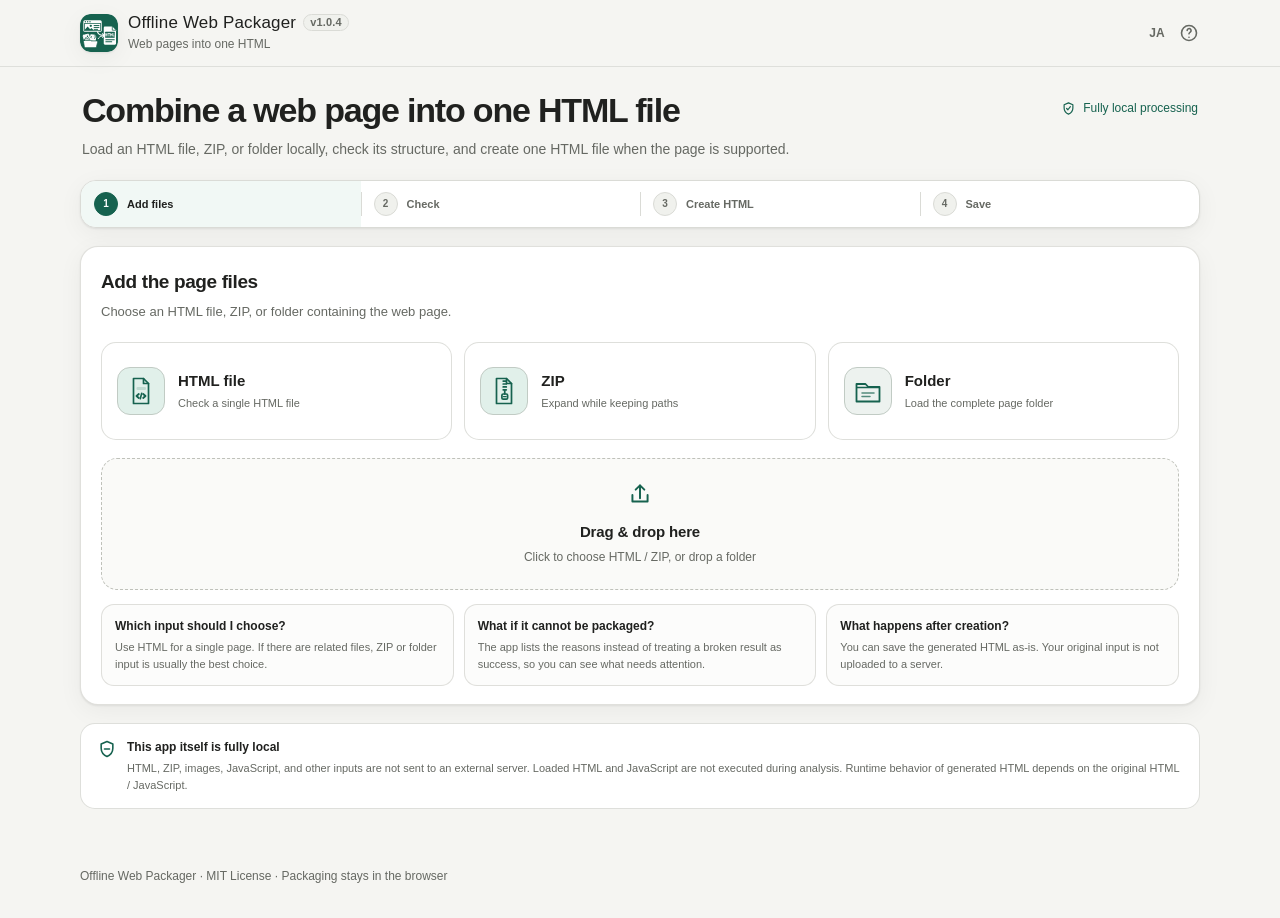
==== commit 932bbae3: "Adjust favicon framing" ====
--- a/offline-web-packager.html
+++ b/offline-web-packager.html
@@ -7,7 +7,7 @@
   <meta name="theme-color" content="#f5f5f2">
   <meta http-equiv="Content-Security-Policy" content="default-src 'self' data: blob:; script-src 'self' 'unsafe-inline' blob:; style-src 'self' 'unsafe-inline'; img-src 'self' data: blob:; font-src 'self' data: blob:; media-src 'self' data: blob:; worker-src 'self' blob:; connect-src 'none'; object-src 'none'; frame-src 'none'; base-uri 'none'; form-action 'none'">
   <title>Offline Web Packager</title>
-  <link rel="icon" href="[data-uri]">
+  <link rel="icon" href="[data-uri]">
   <style>
     :root {
       color-scheme: light;
@@ -302,7 +302,7 @@
   <header class="app-header">
     <div class="header-inner">
       <div class="brand">
-        <div class="brand-mark" aria-hidden="true"><img id="appBrandIcon" src="[data-uri]" alt=""></div>
+        <div class="brand-mark" aria-hidden="true"><img id="appBrandIcon" src="[data-uri]" alt=""></div>
         <div class="brand-copy">
           <p class="brand-name"><span id="brandName">Offline Web Packager</span><span class="version-badge" id="versionBadge">v1.0.4</span></p>
           <p class="brand-meta" data-i18n="brandMeta">Webページを1つのHTMLへ</p>
@@ -1757,7 +1757,7 @@
     (() => {
       'use strict';
       const APP_CONFIG = {"$schema":"./schemas/app-config.schema.json","name":"Offline Web Packager","nameJa":"Offline Web Packager","slug":"offline-web-packager","version":"1.0.4","description":"Analyze local HTML, ZIP, or web-page folders entirely in the browser and package supported static pages into one HTML file without uploading input data.","descriptionJa":"手元のHTML、ZIP、Webページ一式をブラウザ内だけで解析し、対応範囲の静的ページを1つのHTMLにまとめます。","defaultLanguage":"auto","repository":{"owner":"ttomohisa","name":"htmlapps-offline-web-packager"},"build":{"output":"dist/index.html","blockRuntimeNetwork":true,"selfExtract":{"enabled":true,"output":"dist/index.self-extract.html"},"sizeBudget":{"readableWarningMb":2,"selfExtractWarningMb":1}}};
-      const BUILD_MANIFEST = {"schemaVersion":2,"builder":"single-html-app-template/1.3","generatedAtUtc":"2026-11-13T23:55:01.2899232Z","app":{"name":"Offline Web Packager","slug":"offline-web-packager","version":"1.0.4"},"dependencies":[]};
+      const BUILD_MANIFEST = {"schemaVersion":2,"builder":"single-html-app-template/1.3","generatedAtUtc":"2026-11-22T16:14:54.7321370Z","app":{"name":"Offline Web Packager","slug":"offline-web-packager","version":"1.0.4"},"dependencies":[]};
       const assetBundle = {"schemaVersion":2,"dependencies":{}};
       const Core = window.OfflineWebPackagerCore;
       if (!Core) throw new Error('OfflineWebPackagerCore was not initialized.');
